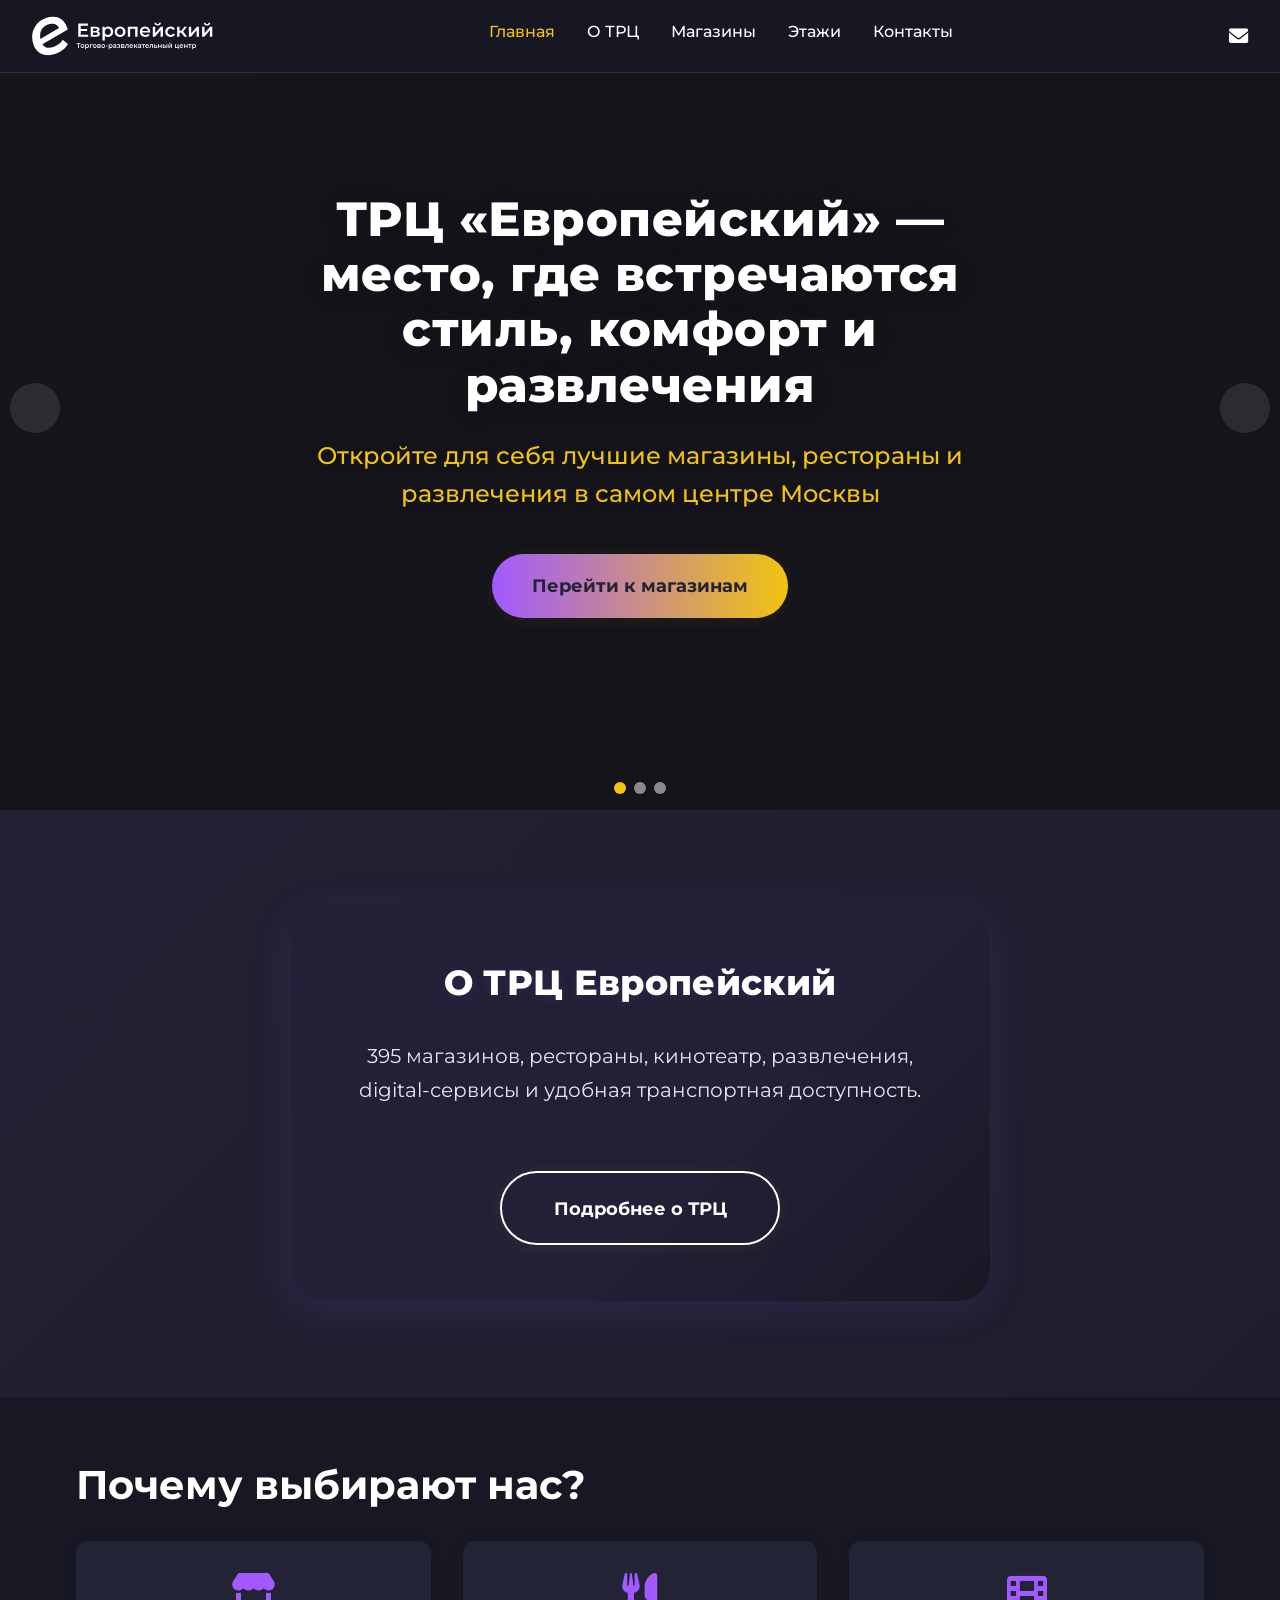
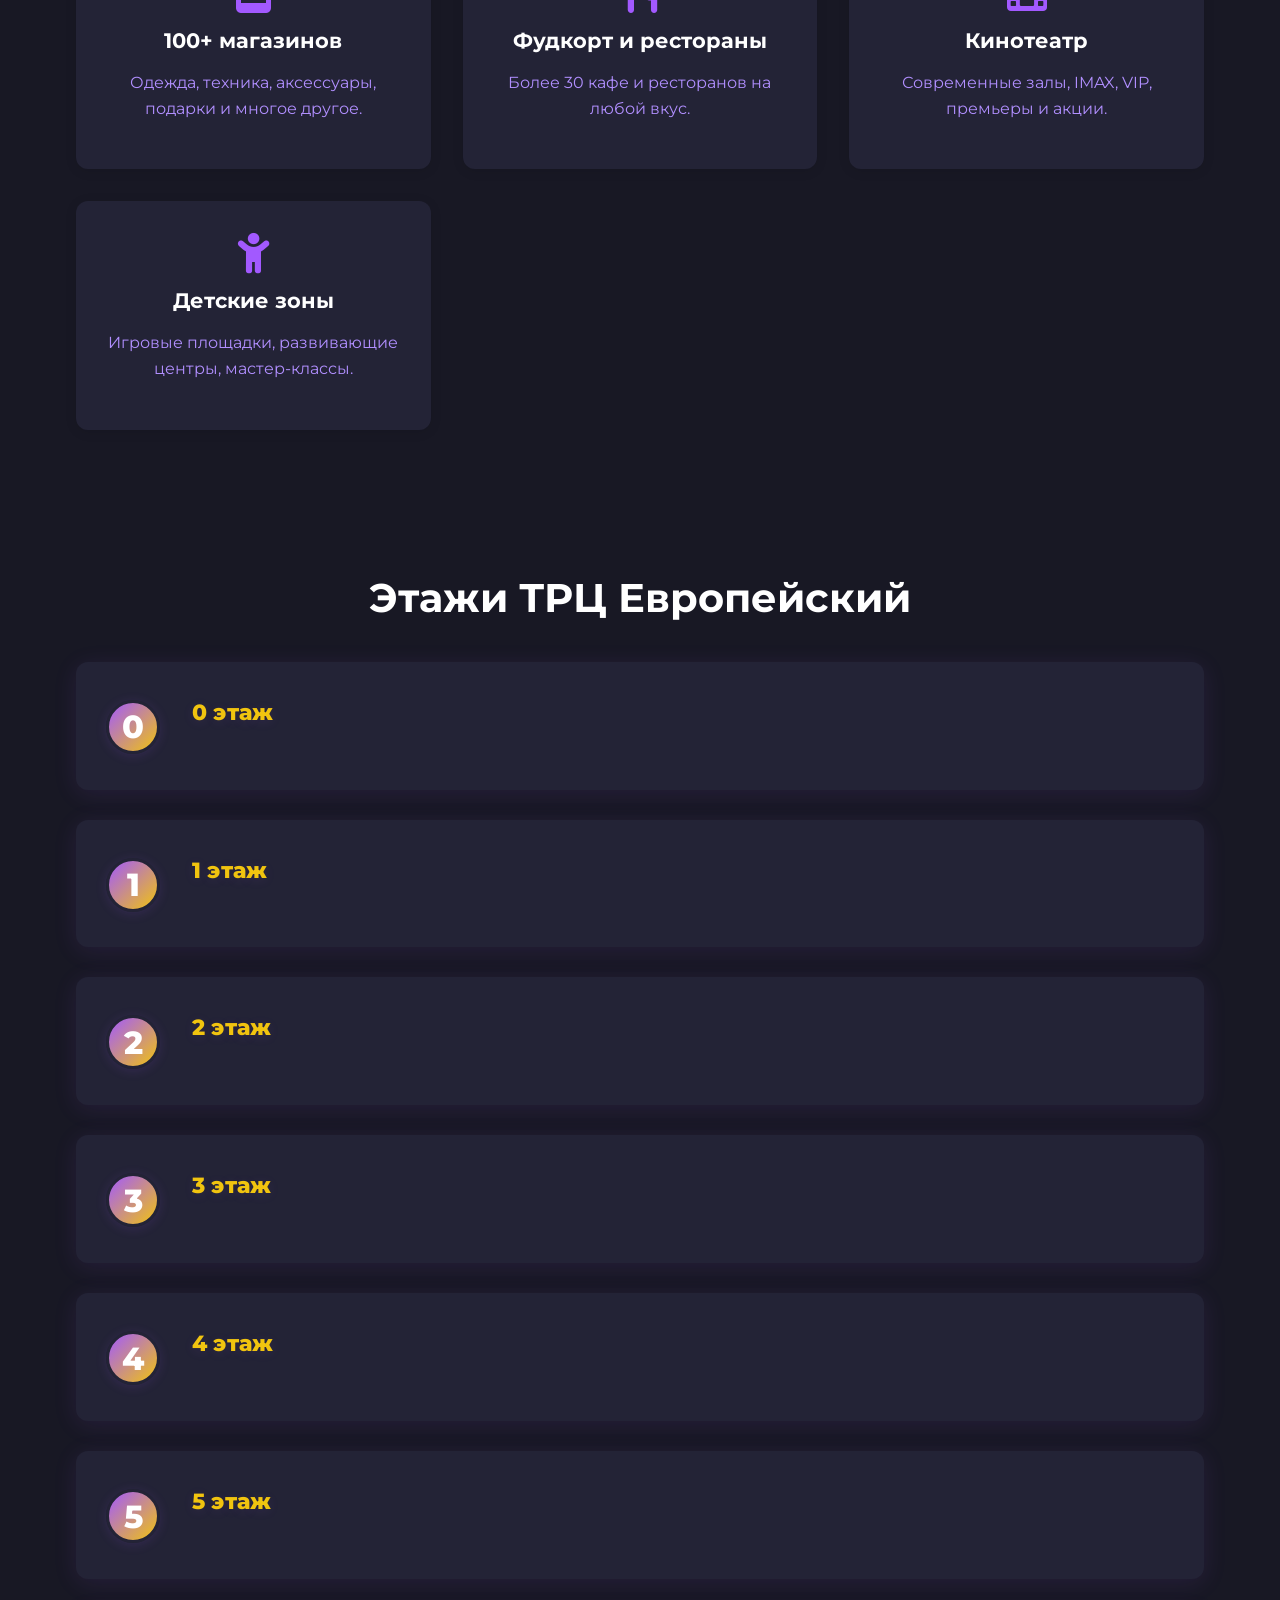
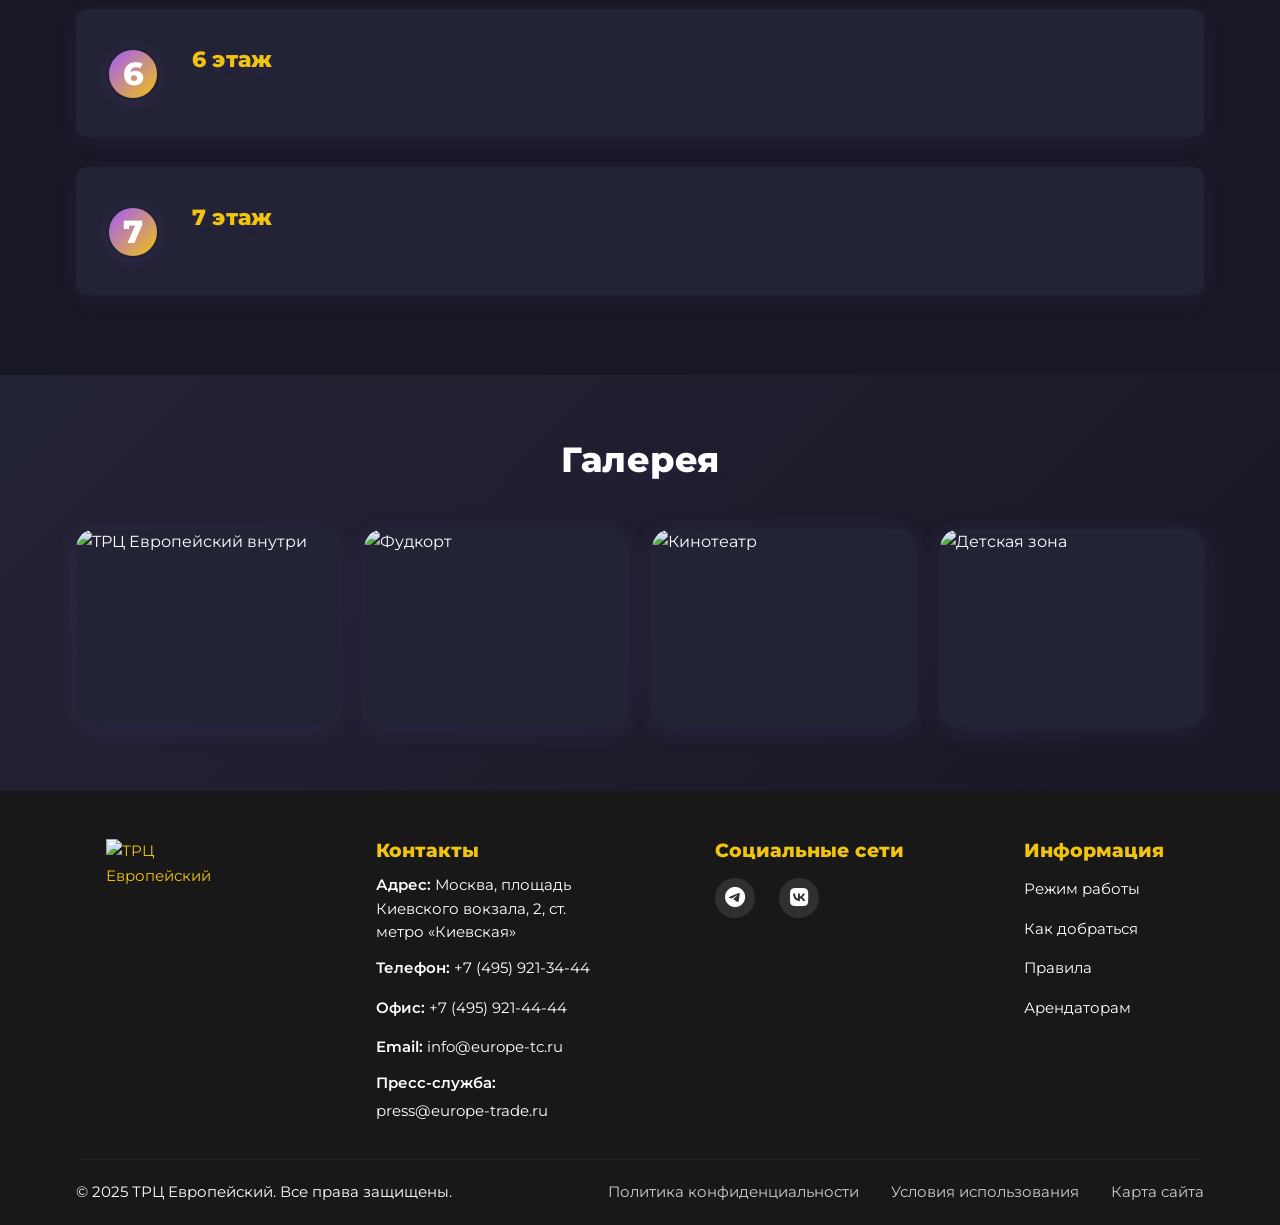
==== index.html @ 19f0707a "first commit" ====
<!DOCTYPE html>
<html lang="ru">
	<head>
		<meta charset="UTF-8" />
		<meta name="viewport" content="width=device-width, initial-scale=1.0" />
		<title>ТРЦ Европейский - Торгово-развлекательный центр в Москве</title>
		<link rel="stylesheet" href="main.css" />
		<link
			rel="stylesheet"
			href="https://cdnjs.cloudflare.com/ajax/libs/font-awesome/6.0.0/css/all.min.css"
		/>
		<link
			rel="stylesheet"
			href="https://cdn.jsdelivr.net/npm/swiper@11/swiper-bundle.min.css"
		/>
		<link rel="icon" href="E.svg" />
	</head>
	<body>
		<header class="main-header">
			<div class="header__container">
				<div class="header__left">
					<a href="index.html" class="header__logo">
						<img src="logo2.svg" alt="ТРЦ Европейский" />
					</a>
				</div>
				<nav class="header__nav">
					<ul class="header__nav-list">
						<li>
							<a href="index.html" class="header__nav-link active">Главная</a>
						</li>
						<li><a href="about.html" class="header__nav-link">О ТРЦ</a></li>
						<li><a href="shops.html" class="header__nav-link">Магазины</a></li>
						<li>
							<a href="index.html#floors" class="header__nav-link">Этажи</a>
						</li>
						<li>
							<a href="index.html#contacts" class="header__nav-link"
								>Контакты</a
							>
						</li>
					</ul>
				</nav>
				<div class="header__right">
					<button class="header__burger" aria-label="Открыть меню">
						<span></span>
						<span></span>
						<span></span>
					</button>
					<a
						href="mailto:info@europe-tc.ru"
						class="header__mail"
						aria-label="Написать нам"
					>
						<i class="fas fa-envelope"></i>
					</a>
				</div>
			</div>
		</header>

		<!-- Мобильное меню -->
		<div class="mobile-menu">
			<div class="mobile-menu__content">
				<button class="mobile-menu__close" aria-label="Закрыть меню">
					<i class="fas fa-times"></i>
				</button>
				<nav class="mobile-menu__nav">
					<ul class="mobile-menu__nav-list">
						<li>
							<a href="index.html" class="mobile-menu__nav-link active"
								>Главная</a
							>
						</li>
						<li>
							<a href="about.html" class="mobile-menu__nav-link">О ТРЦ</a>
						</li>
						<li>
							<a href="shops.html" class="mobile-menu__nav-link">Магазины</a>
						</li>
						<li><a href="#floors" class="mobile-menu__nav-link">Этажи</a></li>
						<li>
							<a href="#contacts" class="mobile-menu__nav-link">Контакты</a>
						</li>
					</ul>
				</nav>
				<div class="mobile-menu__contact">
					<a href="tel:+74959213444" class="mobile-menu__phone"
						>+7 (495) 921-34-44</a
					>
					<a href="mailto:info@europe-tc.ru" class="mobile-menu__email"
						>info@europe-tc.ru</a
					>
				</div>
			</div>
		</div>

		<main>
			<!-- Главный баннер -->
			<section class="hero">
				<div class="swiper hero-swiper">
					<div class="swiper-wrapper">
						<!-- Слайд 1 -->
						<div
							class="swiper-slide"
							style="background-image: url('img/bg_img.jpg')"
						>
							<div class="container">
								<div class="hero__content">
									<h1>
										ТРЦ «Европейский» — место, где встречаются стиль, комфорт и
										развлечения
									</h1>
									<p>
										Откройте для себя лучшие магазины, рестораны и развлечения в
										самом центре Москвы
									</p>
									<div class="hero__buttons">
										<a href="shops.html" class="btn btn-primary"
											>Перейти к магазинам</a
										>
									</div>
								</div>
							</div>
						</div>
						<!-- Слайд 2 -->
						<div
							class="swiper-slide"
							style="background-image: url('img/inside.jpg')"
						>
							<div class="container">
								<div class="hero__content">
									<h1>395 магазинов в одном месте</h1>
									<p>Ведущие мировые бренды и модные новинки</p>
									<div class="hero__buttons">
										<a href="shops.html" class="btn btn-primary"
											>Смотреть магазины</a
										>
									</div>
								</div>
							</div>
						</div>
						<!-- Слайд 3 -->
						<div
							class="swiper-slide"
							style="background-image: url('img/foodcort.jpeg')"
						>
							<div class="container">
								<div class="hero__content">
									<h1>Фудкорт и рестораны</h1>
									<p>Более 30 ресторанов и кафе с кухней со всего мира</p>
									<div class="hero__buttons">
										<a href="#floors" class="btn btn-primary">Найти ресторан</a>
									</div>
								</div>
							</div>
						</div>
					</div>
					<div class="swiper-pagination"></div>
					<div class="swiper-button-prev"></div>
					<div class="swiper-button-next"></div>
				</div>
			</section>

			<!-- О нас -->
			<section class="about" id="about">
				<div class="container">
					<div class="about__content">
						<h2>О ТРЦ Европейский</h2>
						<p>
							395 магазинов, рестораны, кинотеатр, развлечения, digital-сервисы
							и удобная транспортная доступность.
						</p>
						<a href="about.html" class="btn btn-outline-white"
							>Подробнее о ТРЦ</a
						>
					</div>
				</div>
			</section>

			<!-- Преимущества -->
			<section class="advantages">
				<div class="container">
					<h2>Почему выбирают нас?</h2>
					<div class="advantages__grid">
						<div class="advantage">
							<i class="fas fa-store"></i>
							<h3>100+ магазинов</h3>
							<p>Одежда, техника, аксессуары, подарки и многое другое.</p>
						</div>
						<div class="advantage">
							<i class="fas fa-utensils"></i>
							<h3>Фудкорт и рестораны</h3>
							<p>Более 30 кафе и ресторанов на любой вкус.</p>
						</div>
						<div class="advantage">
							<i class="fas fa-film"></i>
							<h3>Кинотеатр</h3>
							<p>Современные залы, IMAX, VIP, премьеры и акции.</p>
						</div>
						<div class="advantage">
							<i class="fas fa-child"></i>
							<h3>Детские зоны</h3>
							<p>Игровые площадки, развивающие центры, мастер-классы.</p>
						</div>
					</div>
				</div>
			</section>

			<!-- Этажи -->
			<section class="floors" id="floors">
				<div class="container">
					<div class="floors__content">
						<h2>Этажи ТРЦ Европейский</h2>
						<div class="floors__grid">
							<div class="floor-card">
								<div class="floor-card__number">0</div>
								<div class="floor-card__content">
									<h3>0 этаж</h3>
									<ul class="floor-list">
										<li>
											<b>GamePark</b> — товары для детей, игрушки, книги,
											творчество и хобби
										</li>
										<li>
											<b>JUICE CITY</b> — кафе и рестораны, продукты питания и
											напитки
										</li>
										<li><b>LA PRIMA</b> — товары для дома</li>
										<li>
											<b>MIELE</b> — бытовая техника и электроника, товары для
											дома
										</li>
										<li>
											<b>modi</b> — подарки и аксессуары, подарки и сладости,
											товары для дома
										</li>
										<li>
											<b>NATURA SIBERICA</b> — красота и здоровье, парфюмерия и
											косметика, подарки и аксессуары
										</li>
										<li>
											<b>SIMPLE WINE ВИНОТЕКА</b> — винотека, продукты питания и
											напитки
										</li>
										<li><b>STARS COFFEE</b> — кафе и рестораны, кофейни</li>
										<li>
											<b>TOGAS</b> — бельё и домашняя одежда, товары для дома
										</li>
										<li>
											<b>Перекрёсток</b> — продукты питания и напитки,
											супермаркет
										</li>
										<li><b>МИР КОРЕЙСКИХ ТОВАРОВ</b> — красота и здоровье</li>
										<li><b>SWEET LAVKA</b> — подарки и сладости</li>
										<li>
											<b>БУТИК РУССКОГО МАСТЕРСТВА №1</b> — подарки и
											аксессуары, товары для дома
										</li>
									</ul>
								</div>
							</div>
							<div class="floor-card">
								<div class="floor-card__number">1</div>
								<div class="floor-card__content">
									<h3>1 этаж</h3>
									<ul class="floor-list">
										<li><b>Тайм Авеню</b> — магазин аксессуаров</li>
										<li><b>МегаФон-Yota</b> — салон связи</li>
										<li><b>МТС</b> — оператор связи</li>
										<li><b>Gloria Jeans</b> — магазин одежды</li>
										<li><b>Эпл Даймонд</b> — ювелирный салон</li>
										<li>
											<b>AllTime</b> — салон наручных часов и ювелирных
											украшений
										</li>
										<li><b>Линзмастер</b> — салон оптики</li>
										<li><b>STARS COFFEE</b> — кафе и рестораны, кофейни</li>
									</ul>
								</div>
							</div>
							<div class="floor-card">
								<div class="floor-card__number">2</div>
								<div class="floor-card__content">
									<h3>2 этаж</h3>
									<ul class="floor-list">
										<li>
											<b>CALZEDONIA</b> — бельё и домашняя одежда, одежда, обувь
											и сумки
										</li>
										<li>
											<b>CASIO</b> — подарки и аксессуары, ювелирные изделия и
											часы
										</li>
										<li>
											<b>CATERINA LEMAN</b> — женская одежда, одежда, обувь и
											сумки
										</li>
										<li>
											<b>CHARUEL</b> — женская одежда, одежда, обувь и сумки
										</li>
										<li>
											<b>COATS</b> — женская одежда, одежда, обувь и сумки
										</li>
										<li>
											<b>COFFEESHOP COMPANY</b> — кафе и рестораны, кофейни
										</li>
										<li>
											<b>COLIN'S</b> — женская одежда, молодёжная одежда,
											мужская одежда, одежда, обувь и сумки
										</li>
										<li>
											<b>ELENA MIRO</b> — женская одежда, одежда и обувь plus
											size
										</li>
										<li><b>EMKA</b> — женская одежда, одежда, обувь и сумки</li>
										<li>
											<b>ESTELLE A-STORE</b> — бельё и домашняя одежда, одежда,
											обувь и сумки
										</li>
										<li>
											<b>ETAM</b> — бельё и домашняя одежда, одежда, обувь и
											сумки
										</li>
										<li><b>LI-NING</b> — товары для отдыха и спорта</li>
										<li>
											<b>HENDERSON</b> — мужская одежда, одежда, обувь и сумки
										</li>
										<li>
											<b>JUICE CITY</b> — кафе и рестораны, продукты питания и
											напитки
										</li>
										<li>
											<b>KANZLER</b> — мужская одежда, одежда, обувь и сумки
										</li>
										<li>
											<b>KARL LAGERFELD</b> — женская одежда, обувь и сумки
										</li>
										<li>
											<b>KUPITPODAROK.RU</b> — подарки и аксессуары, подарки и
											сладости
										</li>
										<li>
											<b>LACOSTE</b> — женская одежда, мужская одежда, обувь и
											сумки
										</li>
										<li>
											<b>LADY & GENTLEMAN CITY</b> — женская одежда, мужская
											одежда, обувь и сумки
										</li>
										<li>
											<b>BIGMENOV</b> — мужская одежда, одежда, обувь и сумки
										</li>
										<li>
											<b>SUPERSTEP</b> — обувь и сумки, одежда, обувь и сумки
										</li>
										<li>
											<b>MEUCCI</b> — мужская одежда, одежда, обувь и сумки
										</li>
										<li><b>MR. TUTTI</b> — мороженое и сладости</li>
										<li>
											<b>REMINGTON</b> — мужская одежда, одежда, обувь и сумки
										</li>
										<li>
											<b>OLYMP</b> — мужская одежда, одежда, обувь и сумки
										</li>
										<li><b>PREMIUM DEVICE</b> — подарки и аксессуары</li>
										<li>
											<b>AMAZING RED</b> — женская одежда, молодёжная одежда,
											мужская одежда, одежда, обувь и сумки, товары для отдыха и
											спорта
										</li>
										<li>
											<b>SARTO REALE DIAMOND</b> — мужская одежда, одежда и
											обувь plus size, одежда, обувь и сумки
										</li>
										<li>
											<b>STREET BEAT</b> — женская одежда, молодёжная одежда,
											мужская одежда, обувь и сумки, одежда, обувь и сумки,
											товары для отдыха и спорта
										</li>
										<li>
											<b>BOOTWOOD</b> — женская одежда, молодёжная одежда,
											мужская одежда, обувь и сумки, одежда, обувь и сумки
										</li>
										<li>
											<b>PUTIN TEAM RUSSIA</b> — женская одежда, мужская одежда,
											товары для отдыха и спорта
										</li>
										<li>
											<b>VAN CLIFF</b> — мужская одежда, одежда и обувь plus
											size, одежда, обувь и сумки
										</li>
										<li>
											<b>X.O.</b> — бельё и домашняя одежда, мужская одежда,
											одежда, обувь и сумки
										</li>
										<li>
											<b>BOGGI MILANO</b> — мужская одежда, одежда, обувь и
											сумки
										</li>
										<li>
											<b>ZINGAL RICHE PREMIUM</b> — мужская одежда, одежда,
											обувь и сумки
										</li>
										<li>
											<b>Фуд-пространство «Депо»</b> — Mollusca, Soul in the
											bowl, Shrimp Kitchen, Everything waffle, «Мясной
											Стиль/Азиатико», «Лепим и варим», «Шаурму х@чу!», бар
											Right Hops и другие заведения
										</li>
										<li>
											<b>Ресторан Marketplace</b> — блюда большинства кухонь
											мира
										</li>
										<li>
											<b>Магазин «МИР КУБИКОВ»</b> — всё для детей, игрушки для
											детей, книги, творчество и хобби
										</li>
										<li>
											<b>NOVA Bubble Tea</b> — кафе и рестораны, продукты
											питания и напитки
										</li>
									</ul>
								</div>
							</div>
							<div class="floor-card">
								<div class="floor-card__number">3</div>
								<div class="floor-card__content">
									<h3>3 этаж</h3>
									<ul class="floor-list">
										<li><b>Кинотеатр «Синема Парк Европейский»</b></li>
										<li><b>LI-NING</b> — товары для отдыха и спорта</li>
										<li>
											<b>HENDERSON</b> — мужская одежда, одежда, обувь и сумки
										</li>
										<li>
											<b>JUICE CITY</b> — кафе и рестораны, продукты питания и
											напитки
										</li>
										<li>
											<b>KANZLER</b> — мужская одежда, одежда, обувь и сумки
										</li>
										<li>
											<b>KARL LAGERFELD</b> — женская одежда, обувь и сумки
										</li>
										<li>
											<b>KUPITPODAROK.RU</b> — подарки и аксессуары, подарки и
											сладости
										</li>
										<li>
											<b>LACOSTE</b> — женская одежда, мужская одежда, обувь и
											сумки
										</li>
										<li>
											<b>LADY & GENTLEMAN CITY</b> — женская одежда, мужская
											одежда, обувь и сумки
										</li>
										<li>
											<b>BIGMENOV</b> — мужская одежда, одежда, обувь и сумки
										</li>
										<li>
											<b>SUPERSTEP</b> — обувь и сумки, одежда, обувь и сумки
										</li>
										<li>
											<b>MEUCCI</b> — мужская одежда, одежда, обувь и сумки
										</li>
										<li><b>MR. TUTTI</b> — мороженое и сладости</li>
										<li>
											<b>REMINGTON</b> — мужская одежда, одежда, обувь и сумки
										</li>
										<li>
											<b>OLYMP</b> — мужская одежда, одежда, обувь и сумки
										</li>
										<li><b>PREMIUM DEVICE</b> — подарки и аксессуары</li>
										<li>
											<b>AMAZING RED</b> — женская одежда, молодёжная одежда,
											мужская одежда, одежда, обувь и сумки, товары для отдыха и
											спорта
										</li>
										<li>
											<b>SARTO REALE DIAMOND</b> — мужская одежда, одежда и
											обувь plus size, одежда, обувь и сумки
										</li>
										<li>
											<b>STREET BEAT</b> — женская одежда, молодёжная одежда,
											мужская одежда, обувь и сумки, одежда, обувь и сумки,
											товары для отдыха и спорта
										</li>
										<li>
											<b>BOOTWOOD</b> — женская одежда, молодёжная одежда,
											мужская одежда, обувь и сумки, одежда, обувь и сумки
										</li>
										<li>
											<b>PUTIN TEAM RUSSIA</b> — женская одежда, мужская одежда,
											товары для отдыха и спорта
										</li>
										<li>
											<b>VAN CLIFF</b> — мужская одежда, одежда и обувь plus
											size, одежда, обувь и сумки
										</li>
										<li>
											<b>X.O.</b> — бельё и домашняя одежда, мужская одежда,
											одежда, обувь и сумки
										</li>
										<li>
											<b>BOGGI MILANO</b> — мужская одежда, одежда, обувь и
											сумки
										</li>
										<li>
											<b>ZINGAL RICHE PREMIUM</b> — мужская одежда, одежда,
											обувь и сумки
										</li>
									</ul>
								</div>
							</div>
							<div class="floor-card">
								<div class="floor-card__number">4</div>
								<div class="floor-card__content">
									<h3>4 этаж</h3>
									<ul class="floor-list">
										<li>
											<b>Фуд-пространство «Депо»</b> — Mollusca, Soul in the
											bowl, Shrimp Kitchen, Everything waffle, «Мясной
											Стиль/Азиатико», «Лепим и варим», «Шаурму х@чу!», бар
											Right Hops и другие заведения
										</li>
										<li>
											<b>Ресторан Marketplace</b> — блюда большинства кухонь
											мира
										</li>
										<li>
											<b>Магазин «МИР КУБИКОВ»</b> — товары для детей: игрушки,
											книги, творчество и хобби
										</li>
										<li>
											<b>Банкоматы «СБЕРБАНК БАНКОМАТ»</b> — услуги и сервисы
										</li>
									</ul>
								</div>
							</div>
							<div class="floor-card">
								<div class="floor-card__number">5</div>
								<div class="floor-card__content">
									<h3>5 этаж</h3>
									<ul class="floor-list">
										<li><b>Банкетный зал «Европейский»</b></li>
										<li><b>Банкомат «Газпромбанка»</b></li>
									</ul>
								</div>
							</div>
							<div class="floor-card">
								<div class="floor-card__number">6</div>
								<div class="floor-card__content">
									<h3>6 этаж</h3>
									<ul class="floor-list">
										<li>
											<b>"Мои документы"</b> — многофункциональный центр,
											предоставляющий услуги и сервисы
										</li>
										<li><b>"Торты на заказ"</b> — услуги и сервисы</li>
									</ul>
								</div>
							</div>
							<div class="floor-card">
								<div class="floor-card__number">7</div>
								<div class="floor-card__content">
									<h3>7 этаж</h3>
									<ul class="floor-list">
										<li>
											<b>Парк развлечений «Космик-Европейский»</b> — современный
											каток, шестиуровневый детский лабиринт «Замок тайн»,
											автодром, детские карусели и качалки, аттракционы
											«Велолет», «Крутые виражи», «Летающая крепость»,
											видеоигры, симуляторы и призотека
										</li>
										<li>
											<b>Парк развлечений Joki Joya</b> — площадь парка 6 тыс.
											кв. м, верёвочный парк, скалодром, аттракцион свободного
											падения QUICKflight, боулинг, игровые автоматы, лазертаг,
											VR-игры и игровая зона с более чем 30 аттракционами
										</li>
										<li>
											<b>Развлекательный центр Round 1</b> — современный боулинг
											с 8 дорожками, зона игровых аппаратов, зона SPO-CHA с
											более чем 50 видами спортивной активности, отдельная зона
											с караоке-системой и фуд-зона с традиционными японскими
											блюдами
										</li>
									</ul>
								</div>
							</div>
						</div>
					</div>
				</div>
			</section>

			<!-- Галерея -->
			<section class="gallery">
				<div class="container">
					<h2>Галерея</h2>
					<div class="gallery__grid">
						<div class="gallery__item">
							<img src="img/inside.jpg" alt="ТРЦ Европейский внутри" />
							<span class="gallery__caption">ТРЦ Европейский внутри</span>
						</div>
						<div class="gallery__item">
							<img src="img/foodcort.jpeg" alt="Фудкорт" />
							<span class="gallery__caption">Фудкорт</span>
						</div>
						<div class="gallery__item">
							<img src="img/cinema.jpg" alt="Кинотеатр" />
							<span class="gallery__caption">Кинотеатр</span>
						</div>
						<div class="gallery__item">
							<img src="img/kids.jpg" alt="Детская зона" />
							<span class="gallery__caption">Детская зона</span>
						</div>
					</div>
				</div>
			</section>
		</main>

		<!-- Футер -->
		<footer class="footer">
			<div class="container">
				<div class="footer__grid">
					<div class="footer__column footer__logo-column">
						<a href="index.html">
							<img
								src="icons/logo2.svg"
								alt="ТРЦ Европейский"
								class="footer__logo"
							/>
						</a>
					</div>
					<div class="footer__column">
						<h3 class="footer__column-title" id="contacts">Контакты</h3>
						<ul class="footer__links">
							<li class="footer__link">
								<b>Адрес:</b> Москва, площадь Киевского вокзала, 2, ст. метро
								«Киевская»
							</li>
							<li class="footer__link">
								<b>Телефон:</b>
								<a href="tel:+74959213444">+7 (495) 921-34-44</a>
							</li>
							<li class="footer__link">
								<b>Офис:</b> <a href="tel:+74959214444">+7 (495) 921-44-44</a>
							</li>
							<li class="footer__link">
								<b>Email:</b>
								<a href="mailto:info@europe-tc.ru">info@europe-tc.ru</a>
							</li>
							<li class="footer__link">
								<b>Пресс-служба:</b>
								<a href="mailto:press@europe-trade.ru">press@europe-trade.ru</a>
							</li>
						</ul>
					</div>
					<div class="footer__column">
						<h3 class="footer__column-title">Социальные сети</h3>
						<div class="footer__social">
							<a
								href="https://t.me/evropeiskiy_trc"
								class="footer__social-link"
								target="_blank"
								rel="noopener"
								aria-label="Telegram"
								><i class="fab fa-telegram"></i
							></a>
							<a
								href="https://vk.com/evropeiskiy_official"
								class="footer__social-link"
								target="_blank"
								rel="noopener"
								aria-label="VK"
								><i class="fab fa-vk"></i
							></a>
						</div>
					</div>
					<div class="footer__column">
						<h3 class="footer__column-title">Информация</h3>
						<ul class="footer__links">
							<li class="footer__link"><a href="#">Режим работы</a></li>
							<li class="footer__link"><a href="#">Как добраться</a></li>
							<li class="footer__link"><a href="#">Правила</a></li>
							<li class="footer__link"><a href="#">Арендаторам</a></li>
						</ul>
					</div>
				</div>
				<div class="footer__bottom">
					<div class="footer__copyright">
						© 2025 ТРЦ Европейский. Все права защищены.
					</div>
					<div class="footer__legal">
						<a href="#">Политика конфиденциальности</a>
						<a href="#">Условия использования</a>
						<a href="#">Карта сайта</a>
					</div>
				</div>
			</div>
		</footer>

		<script src="js/navigation.js"></script>
		<script src="https://cdn.jsdelivr.net/npm/swiper@11/swiper-bundle.min.js"></script>
		<script>
			// Проверка загрузки Swiper и инициализация слайдера hero
			document.addEventListener('DOMContentLoaded', function () {
				function initHeroSwiper() {
					if (typeof Swiper !== 'undefined') {
						new Swiper('.hero-swiper', {
							loop: true,
							autoplay: {
								delay: 5000,
								disableOnInteraction: false,
							},
							pagination: {
								el: '.swiper-pagination',
								clickable: true,
							},
							navigation: {
								nextEl: '.swiper-button-next',
								prevEl: '.swiper-button-prev',
							},
							effect: 'fade',
							fadeEffect: {
								crossFade: true,
							},
						})
					} else {
						console.error('Swiper не загружен! Проверьте подключение скрипта.')
						const hero = document.querySelector('.hero-swiper')
						if (hero) {
							const warn = document.createElement('div')
							warn.style.color = 'red'
							warn.style.textAlign = 'center'
							warn.style.background = '#fff'
							warn.textContent = 'Ошибка: Swiper не загружен!'
							hero.appendChild(warn)
						}
					}
				}
				// Если Swiper уже загружен
				if (typeof Swiper !== 'undefined') {
					initHeroSwiper()
				} else {
					// Ждём загрузки Swiper
					const script = document.querySelector(
						'script[src*="swiper-bundle.min.js"]'
					)
					if (script) {
						script.addEventListener('load', initHeroSwiper)
					} else {
						initHeroSwiper()
					}
				}
			})
		</script>
		<script>
			document.addEventListener('DOMContentLoaded', function () {
				const toggles = document.querySelectorAll('.toggle-floor-list')
				toggles.forEach(function (btn) {
					const list = btn.nextElementSibling
					const arrow = btn.querySelector('.arrow')
					btn.addEventListener('click', function () {
						if (list.style.display === 'none') {
							list.style.display = 'block'
							btn.childNodes[0].textContent = 'Скрыть магазины и заведения '
							if (arrow) arrow.textContent = '▲'
						} else {
							list.style.display = 'none'
							btn.childNodes[0].textContent = 'Показать магазины и заведения '
							if (arrow) arrow.textContent = '▼'
						}
					})
				})
			})
		</script>
		<script src="js/main.js"></script>
	</body>
</html>
---- main.css ----
@import url(https://fonts.googleapis.com/css2?family=Montserrat:wght@400;500;600;700&family=Open+Sans:wght@400;600&display=swap);
ol,
p,
ul {
	margin: 0 0 16px;
}
code,
pre {
	background-color: rgba(255, 255, 255, 0.1);
}
pre,
table {
	margin: 16px 0;
}
pre,
td,
th {
	padding: 16px;
}
label,
li {
	margin-bottom: 8px;
}
.btn,
.card__button,
.header__nav-link,
a {
	text-decoration: none;
}
.about-history .about-history__list li:last-child,
.floor-card__content .floor-list li:last-child {
	margin-bottom: 0;
}
*,
::after,
::before {
	box-sizing: border-box;
	margin: 0;
	padding: 0;
}
html {
	font-size: 16px;
	-webkit-text-size-adjust: 100%;
	-webkit-tap-highlight-color: transparent;
}
button,
input,
select,
textarea {
	font: inherit;
}
ol,
ul {
	list-style: none;
	padding-left: 24px;
}
button {
	background: 0 0;
	border: none;
	padding: 0;
	cursor: pointer;
	color: inherit;
}
code,
pre {
	border-radius: 4px;
}
blockquote,
em,
i {
	font-style: italic;
}
canvas,
img,
picture,
svg,
video {
	display: block;
	max-width: 100%;
}
table {
	border-spacing: 0;
	width: 100%;
	border-collapse: collapse;
}
input[type='search']::-webkit-search-cancel-button,
input[type='search']::-webkit-search-decoration,
input[type='search']::-webkit-search-results-button,
input[type='search']::-webkit-search-results-decoration {
	-webkit-appearance: none;
}
input[type='number'] {
	-moz-appearance: textfield;
	-ms-inner-appearance: textfield;
}
input[type='number']::-webkit-inner-spin-button,
input[type='number']::-webkit-outer-spin-button {
	-webkit-appearance: none;
	margin: 0;
}
input[type='search'] {
	-webkit-appearance: none;
}
input[type='search']::-o-search-cancel-button {
	-webkit-appearance: none;
}
input[type='search']::-moz-search-cancel-button {
	display: none;
}
input[type='search']::-webkit-search-cancel-button {
	display: none;
}
input[type='search']::-webkit-search-decoration {
	display: none;
}
input[type='search']::-o-search-decoration {
	display: none;
}
input[type='search']::-ms-clear {
	display: none;
}
body {
	min-height: 100vh;
	scroll-behavior: smooth;
	text-rendering: optimizeSpeed;
	font-size: 16px;
}
h1,
h2,
h3,
h4,
h5,
h6 {
	font-family: Montserrat, sans-serif;
	font-weight: 700;
	line-height: 1.2;
	margin: 0 0 16px;
}
b,
strong,
th {
	font-weight: 600;
}
h1 {
	font-size: 3.5rem;
}
h2 {
	font-size: 2.5rem;
}
h3 {
	font-size: 2rem;
}
h4 {
	font-size: 1.5rem;
}
h5 {
	font-size: 1.25rem;
}
h6 {
	font-size: 1rem;
}
a {
	color: #f1c40f;
	transition: color 0.3s ease-in-out;
}
a:hover {
	color: #c29d0b;
}
blockquote {
	margin: 32px 0;
	padding: 16px 32px;
	border-left: 4px solid #f1c40f;
	background-color: rgba(241, 196, 15, 0.1);
}
blockquote p {
	margin: 0;
}
code {
	font-family: monospace;
	padding: 2px 4px;
	font-size: 0.9em;
}
body,
input,
select,
textarea {
	font-family: Montserrat, sans-serif;
}
pre {
	overflow-x: auto;
}
pre code {
	background-color: transparent;
	padding: 0;
}
td,
th {
	text-align: left;
	border-bottom: 1px solid rgba(255, 255, 255, 0.1);
}
th {
	background-color: rgba(255, 255, 255, 0.05);
}
label {
	display: block;
	font-weight: 500;
}
input,
select,
textarea {
	font-size: 1rem;
}
.floors__content,
.stats__item,
.text-center {
	text-align: center;
}
.text-right {
	text-align: right;
}
.text-left {
	text-align: left;
}
.text-uppercase {
	text-transform: uppercase;
}
.text-lowercase {
	text-transform: lowercase;
}
.text-capitalize {
	text-transform: capitalize;
}
.text-muted {
	color: #b18fff;
}
.text-accent,
.text-secondary {
	color: #f1c40f;
}
.contacts__email a:hover,
.contacts__phone a:hover,
.contacts__social a:hover,
.text-primary {
	color: #a259ff;
}
.btn,
.card__button {
	display: inline-block;
	padding: 16px 32px;
	border-radius: 4px;
	font-weight: 600;
	transition: 0.3s ease-in-out;
	cursor: pointer;
	border: none;
	font-size: 1rem;
}
.card__price,
.card__title {
	font-size: 1.25rem;
	font-weight: 600;
}
.btn-primary,
.card__button {
	background-color: #a259ff;
	color: #fff;
}
.btn-primary:hover,
.card__button:hover {
	background-color: #8526ff;
	transform: translateY(-2px);
	box-shadow: 0 4px 12px rgba(0, 0, 0, 0.2);
}
.btn-outline-white {
	background-color: transparent;
	border: 2px solid #fff;
	color: #fff;
}
.btn-outline-white:hover {
	background-color: #fff;
	color: #232336;
	transform: translateY(-2px);
}
.btn-icon {
	display: inline-flex;
	align-items: center;
	gap: 16px;
}
.btn-icon i {
	font-size: 1.2rem;
}
.btn:disabled,
.card__button:disabled {
	opacity: 0.6;
	cursor: not-allowed;
	transform: none !important;
}
.card,
.event-card,
.shop-card {
	background-color: #181824;
	border-radius: 8px;
	overflow: hidden;
	transition: transform 0.3s ease-in-out;
	box-shadow: 0 4px 12px rgba(0, 0, 0, 0.1);
}
.card:hover,
.event-card:hover,
.shop-card:hover {
	transform: translateY(-4px);
	box-shadow: 0 8px 24px rgba(0, 0, 0, 0.2);
}
.card__image {
	width: 100%;
	height: 200px;
	-o-object-fit: cover;
	object-fit: cover;
}
.card__content {
	padding: 24px;
}
.card__title {
	margin-bottom: 16px;
	color: #fff;
}
.card__description {
	color: #b18fff;
	margin-bottom: 24px;
	line-height: 1.6;
}
.card__footer {
	display: flex;
	justify-content: space-between;
	align-items: center;
	padding: 16px;
	border-top: 1px solid rgba(255, 255, 255, 0.1);
}
.card__price {
	color: #f1c40f;
}
.card__button {
	padding: 8px 16px;
	font-size: 0.92rem;
	min-width: 0;
}
.cards-grid {
	display: grid;
	grid-template-columns: repeat(auto-fit, minmax(280px, 1fr));
	gap: 32px;
	padding: 32px 0;
}
.event-card__category,
.event-card__date {
	color: #fff;
	padding: 8px 16px;
	border-radius: 4px;
}
.event-card {
	position: relative;
}
.event-card__date {
	position: absolute;
	top: 16px;
	right: 16px;
	background-color: #a259ff;
	font-weight: 600;
}
.event-card__category {
	display: inline-block;
	background-color: #f1c40f;
	font-size: 0.9rem;
	margin-bottom: 16px;
}
.header__nav-link.active,
.header__nav-link:hover,
.mobile-menu__close:hover,
.mobile-menu__nav-link.active,
.mobile-menu__nav-link:hover {
	color: #f1c40f;
}
.footer__column .footer__links .footer__link,
.shop-card__floor {
	margin-bottom: 8px;
}
.shop-card__logo {
	-o-object-fit: contain;
	object-fit: contain;
}
.shop-card__floor {
	color: #f1c40f;
	font-weight: 600;
}
.shop-card__schedule {
	color: #b18fff;
	font-size: 0.9rem;
	margin-top: 16px;
}
.header__left,
.header__nav {
	display: flex;
	align-items: center;
}
.header__nav-list {
	display: flex;
	gap: 2rem;
	list-style: none;
	margin: 0;
	padding: 0;
}
.header__burger,
.mobile-menu {
	display: none;
	flex-direction: column;
}
.header__nav-link {
	color: #fff;
	font-size: 1rem;
	font-weight: 500;
	transition: color 0.3s;
}
.header__burger {
	justify-content: space-between;
	width: 24px;
	height: 18px;
	background: 0 0;
	border: none;
	cursor: pointer;
	padding: 0;
}
.header__burger span {
	width: 100%;
	height: 2px;
	background-color: #fff;
	transition: transform 0.3s;
}
.mobile-menu {
	position: fixed;
	top: 0;
	right: -100%;
	width: 100%;
	height: 100vh;
	background: rgba(24, 24, 36, 0.98);
	-webkit-backdrop-filter: blur(10px);
	backdrop-filter: blur(10px);
	z-index: 1001;
	transition: right 0.3s;
	padding: 2rem;
}
.mobile-menu__contact a,
.mobile-menu__nav-link {
	color: #fff;
	transition: color 0.3s;
	text-decoration: none;
}
.mobile-menu.active {
	right: 0;
}
.mobile-menu__close {
	position: absolute;
	top: 2rem;
	right: 2rem;
	background: 0 0;
	border: none;
	color: #fff;
	font-size: 1.5rem;
	cursor: pointer;
	padding: 0.5rem;
}
.mobile-menu__content {
	height: 100%;
	display: flex;
	flex-direction: column;
	justify-content: center;
	align-items: center;
	gap: 2rem;
}
.mobile-menu__nav-list {
	display: flex;
	flex-direction: column;
	gap: 1.5rem;
	text-align: center;
}
.mobile-menu__nav-link {
	font-size: 1.2rem;
	font-weight: 500;
	padding: 0.5rem 1rem;
}
.mobile-menu__contact {
	display: flex;
	flex-direction: column;
	align-items: center;
	gap: 1rem;
	margin-top: 2rem;
}
.mobile-menu__contact a {
	font-size: 1.1rem;
}
.header__mail:hover,
.mobile-menu__contact a:hover {
	color: #f1c40f;
}
@media (max-width: 768px) {
	h1 {
		font-size: 2.5rem;
	}
	h2 {
		font-size: 2rem;
	}
	h3 {
		font-size: 1.75rem;
	}
	.header__mail,
	.header__nav {
		display: none;
	}
	.header__burger,
	.mobile-menu {
		display: flex;
	}
	.header__container {
		padding: 0.8rem 1rem;
	}
	.header__logo img {
		height: 32px;
	}
}
@media (max-width: 1024px) {
	.header__container {
		padding: 1rem;
	}
	.header__nav-list {
		gap: 1rem;
	}
	.header__nav-link {
		font-size: 0.9rem;
	}
}
@media (max-width: 768px) {
	.header__mail,
	.header__nav {
		display: none;
	}
	.header__burger {
		display: flex;
	}
	.header__container {
		padding: 0.8rem 1rem;
	}
	.header__logo img {
		height: 32px;
	}
}
.main-header {
	position: fixed;
	top: 0;
	left: 0;
	width: 100%;
	z-index: 1000;
	background: rgba(24, 24, 36, 0.95);
	-webkit-backdrop-filter: blur(10px);
	backdrop-filter: blur(10px);
	border-bottom: 1px solid rgba(255, 255, 255, 0.1);
	transition: transform 0.3s;
}
.about__content,
.hero__content,
.location__content {
	z-index: 2;
	position: relative;
}
.main-header.header--hidden {
	transform: translateY(-100%);
}
.header__container {
	max-width: 1440px;
	margin: 0 auto;
	padding: 0 2rem;
	display: flex;
	align-items: center;
	justify-content: space-between;
	height: 72px;
}
.header__left .header__logo img {
	height: 40px;
	transition: transform 0.3s;
}
.header__left .header__logo img:hover {
	transform: scale(1.05);
}
.header__right {
	display: flex;
	align-items: center;
	gap: 2rem;
}
.header__mail {
	color: #fff;
	font-size: 1.2rem;
	transition: color 0.3s;
}
.footer__grid {
	display: flex;
	flex-wrap: wrap;
	gap: 32px;
	justify-content: space-between;
	margin-bottom: 24px;
}
.footer__column {
	min-width: 180px;
	max-width: 220px;
}
.footer__column h3 {
	color: #f1c40f;
	margin-bottom: 12px;
}
.contacts__email ul,
.contacts__phone ul,
.contacts__social ul,
.footer__column .footer__links,
.location__address ul,
.location__parking ul,
.location__transport ul {
	list-style: none;
	padding: 0;
	margin: 0;
}
.footer__column .footer__links .footer__link a {
	color: #fff;
	text-decoration: none;
	transition: color 0.3s;
	display: inline-block;
	padding: 4px 0;
}
.footer__bottom .footer__legal a:hover,
.footer__column .footer__links .footer__link a:hover,
.hero__content p {
	color: #f1c40f;
}
.footer__column .footer__social {
	margin-top: 16px;
	display: flex;
	gap: 12px;
}
.footer__column .footer__social a {
	color: #fff;
	font-size: 1.3rem;
	text-decoration: none;
	transition: color 0.3s;
	display: inline-flex;
	align-items: center;
	justify-content: center;
	width: 40px;
	height: 40px;
	background: rgba(255, 255, 255, 0.1);
	border-radius: 50%;
}
.footer__column .footer__social a:hover {
	color: #f1c40f;
	background: rgba(255, 255, 255, 0.2);
}
.footer__bottom {
	border-top: 1px solid #232323;
	padding: 16px 0;
	display: flex;
	flex-wrap: wrap;
	justify-content: space-between;
	align-items: center;
}
.footer__bottom .footer__legal {
	display: flex;
	gap: 16px;
}
.footer__bottom .footer__legal a {
	color: #ccc;
	text-decoration: none;
	transition: color 0.3s;
	padding: 4px 0;
}
@media (max-width: 700px) {
	.footer__grid {
		gap: 12px;
		flex-direction: column;
	}
	.footer__column {
		max-width: 100%;
	}
	.footer__bottom {
		flex-direction: column;
		gap: 16px;
		text-align: center;
	}
	.footer__bottom .footer__legal {
		flex-direction: column;
		align-items: center;
		gap: 8px;
	}
}
.container {
	width: 100%;
}
.grid {
	display: grid;
	gap: 32px;
}
.grid--2-cols {
	grid-template-columns: repeat(2, 1fr);
}
@media (max-width: 768px) {
	.header__container {
		padding: 0 1rem;
	}
	.header__logo img {
		height: 32px;
	}
	.header__mail {
		display: none;
	}
	.grid--2-cols {
		grid-template-columns: 1fr;
	}
}
.grid--3-cols {
	grid-template-columns: repeat(3, 1fr);
}
@media (max-width: 992px) {
	.grid--3-cols {
		grid-template-columns: repeat(2, 1fr);
	}
}
@media (max-width: 768px) {
	.grid--3-cols {
		grid-template-columns: 1fr;
	}
}
.grid--4-cols {
	grid-template-columns: repeat(4, 1fr);
}
@media (max-width: 992px) {
	.grid--4-cols {
		grid-template-columns: repeat(2, 1fr);
	}
}
.grid--gap-sm {
	gap: 16px;
}
.grid--gap-lg {
	gap: 48px;
}
.grid--center {
	align-items: center;
}
.grid--start {
	align-items: start;
}
.grid--end {
	align-items: end;
}
.grid--stretch {
	align-items: stretch;
}
.grid--justify-center {
	justify-items: center;
}
.grid--justify-start {
	justify-items: start;
}
.grid--justify-end {
	justify-items: end;
}
.grid--justify-stretch {
	justify-items: stretch;
}
.flex {
	display: flex;
}
.flex--column {
	flex-direction: column;
}
.flex--row-reverse {
	flex-direction: row-reverse;
}
.flex--column-reverse {
	flex-direction: column-reverse;
}
.flex--center {
	align-items: center;
}
.flex--start {
	align-items: flex-start;
}
.flex--end {
	align-items: flex-end;
}
.flex--stretch {
	align-items: stretch;
}
.flex--justify-center {
	justify-content: center;
}
.flex--justify-start {
	justify-content: flex-start;
}
.flex--justify-end {
	justify-content: flex-end;
}
.flex--justify-between {
	justify-content: space-between;
}
.flex--justify-around {
	justify-content: space-around;
}
.flex--justify-evenly {
	justify-content: space-evenly;
}
.flex--wrap {
	flex-wrap: wrap;
}
.flex--nowrap {
	flex-wrap: nowrap;
}
.flex--gap-sm {
	gap: 16px;
}
.flex--gap-md {
	gap: 32px;
}
.flex--gap-lg {
	gap: 48px;
}
.mt-sm {
	margin-top: 16px;
}
.mt-md {
	margin-top: 32px;
}
.mt-lg {
	margin-top: 48px;
}
.mb-sm {
	margin-bottom: 16px;
}
.mb-md {
	margin-bottom: 32px;
}
.mb-lg {
	margin-bottom: 48px;
}
.ml-sm {
	margin-left: 16px;
}
.ml-md {
	margin-left: 32px;
}
.ml-lg {
	margin-left: 48px;
}
.mr-sm {
	margin-right: 16px;
}
.mr-md {
	margin-right: 32px;
}
.mr-lg {
	margin-right: 48px;
}
.pt-sm {
	padding-top: 16px;
}
.pt-md {
	padding-top: 32px;
}
.pt-lg {
	padding-top: 48px;
}
.pb-sm {
	padding-bottom: 16px;
}
.pb-md {
	padding-bottom: 32px;
}
.pb-lg {
	padding-bottom: 48px;
}
.pl-sm {
	padding-left: 16px;
}
.pl-md {
	padding-left: 32px;
}
.pl-lg {
	padding-left: 48px;
}
.pr-sm {
	padding-right: 16px;
}
.pr-md {
	padding-right: 32px;
}
.pr-lg {
	padding-right: 48px;
}
.hero {
	position: relative;
	min-height: 90vh;
	color: #fff;
	overflow: hidden;
}
.hero .swiper-slide {
	position: relative;
	min-height: 90vh;
	background-position: center;
	background-size: cover;
	display: flex;
	align-items: center;
	justify-content: center;
	text-align: center;
}
.hero .swiper-slide::before {
	content: '';
	position: absolute;
	top: 0;
	left: 0;
	right: 0;
	bottom: 0;
	background: rgba(15, 15, 15, 0.65);
	z-index: 1;
}
.hero__content {
	max-width: 700px;
	margin: 0 auto;
	padding: 2rem 1rem;
}
.hero__content h1 {
	font-size: 3rem;
	font-weight: 800;
	margin-bottom: 1.5rem;
	letter-spacing: 0.01em;
	line-height: 1.15;
	text-shadow: 0 4px 24px rgba(0, 0, 0, 0.18);
	animation: 1.1s cubic-bezier(0.4, 0, 0.2, 1) hero-slide-down;
}
.hero__content p {
	font-size: 1.5rem;
	margin-bottom: 2.5rem;
	font-weight: 500;
	text-shadow: 0 2px 12px rgba(0, 0, 0, 0.12);
	animation: 1.2s cubic-bezier(0.4, 0, 0.2, 1) hero-slide-up;
}
.hero__content .hero__buttons {
	display: flex;
	gap: 28px;
	justify-content: center;
	margin-top: 2rem;
	flex-wrap: wrap;
}
.hero__content .hero__buttons a {
	padding: 0.95em 2.2em;
	font-size: 1.15rem;
	border-radius: 2em;
	font-weight: 700;
	box-shadow: 0 2px 16px rgba(241, 196, 15, 0.08);
	transition: background 0.2s, color 0.2s, transform 0.2s;
	border: none;
	outline: 0;
	cursor: pointer;
}
.hero__content .hero__buttons a.btn-primary,
.hero__content .hero__buttons a.card__button {
	background: linear-gradient(90deg, #a259ff 0, #f1c40f 100%);
	color: #232336;
}
.hero__content .hero__buttons a.btn-primary:hover,
.hero__content .hero__buttons a.card__button:hover {
	background: linear-gradient(90deg, #f1c40f 0, #a259ff 100%);
	color: #fff;
	transform: translateY(-2px) scale(1.04);
}
.hero__content .hero__buttons a.btn-outline-white {
	background: 0 0;
	color: #fff;
	border: 2px solid #fff;
}
.hero__content .hero__buttons a.btn-outline-white:hover {
	background: #fff;
	color: #232336;
	transform: translateY(-2px) scale(1.04);
}
.hero .swiper-button-next,
.hero .swiper-button-prev {
	color: #fff;
	background: rgba(255, 255, 255, 0.1);
	width: 50px;
	height: 50px;
	border-radius: 50%;
	transition: 0.3s;
}
.hero .swiper-button-next:hover,
.hero .swiper-button-prev:hover {
	background: rgba(255, 255, 255, 0.2);
}
.hero .swiper-button-next::after,
.hero .swiper-button-prev::after {
	font-size: 20px;
}
.hero .swiper-pagination-bullet {
	width: 12px;
	height: 12px;
	background: rgba(255, 255, 255, 0.5);
	opacity: 1;
}
.hero .swiper-pagination-bullet-active {
	background: #f1c40f;
}
@media (max-width: 1200px) {
	.about,
	.advantages,
	.gallery,
	.hero {
		padding: 3rem 0;
	}
	.hero__content h1 {
		font-size: 2.2rem;
	}
}
@media (max-width: 900px) {
	.about,
	.advantages,
	.gallery,
	.hero {
		padding: 2rem 0;
	}
	.hero__content h1 {
		font-size: 1.7rem;
	}
	.advantages__grid,
	.gallery__grid {
		grid-template-columns: 1fr 1fr;
		gap: 0.7rem;
	}
}
@media (max-width: 768px) {
	.grid--4-cols {
		grid-template-columns: 1fr;
	}
	.about__content .btn,
	.about__content .card__button,
	.hero__content .hero__buttons a {
		font-size: 0.85rem;
		padding: 0.5em 0.7em;
		width: 100%;
		box-sizing: border-box;
	}
	.hero {
		min-height: 40vh;
	}
	.hero__content h1 {
		font-size: 1.1rem;
	}
	.about__content h2,
	.hero__content p {
		font-size: 0.9rem;
	}
	.hero__content .hero__buttons {
		gap: 6px;
	}
	.about__content {
		padding: 0.7rem 0.2rem;
	}
	.about__content > p {
		font-size: 0.8rem;
	}
	.advantages__grid,
	.gallery__grid {
		grid-template-columns: 1fr;
		gap: 0.4rem;
	}
	.gallery__item {
		min-height: 80px;
	}
	.gallery__item .gallery__caption {
		font-size: 0.8rem;
	}
	.footer__grid {
		flex-direction: column;
		gap: 10px;
		align-items: flex-start;
	}
	.footer__column {
		max-width: 100%;
		min-width: unset;
	}
	.footer {
		padding: 12px 0 0;
		font-size: 0.95em;
	}
	.footer__logo {
		max-width: 150px;
		margin-bottom: 1.5em;
	}
}
@media (max-width: 480px) {
	.hero {
		min-height: 30vh;
	}
	.hero__content h1 {
		font-size: 0.8rem;
	}
	.about__content h2,
	.about__content > p,
	.hero__content p {
		font-size: 0.7rem;
	}
	.about__content {
		padding: 0.3rem 0.1rem;
	}
	.about__content .btn,
	.about__content .card__button {
		font-size: 0.7rem;
		padding: 0.3em 0.5em;
		width: 100%;
		box-sizing: border-box;
	}
	.footer {
		font-size: 0.9em;
		padding: 8px 0 0;
	}
	.footer__logo {
		max-width: 80px;
		margin-bottom: 0.3em;
	}
}
@media (max-width: 360px) {
	.about__content h2,
	.about__content > p,
	.hero__content h1,
	.hero__content p {
		font-size: 0.6rem;
	}
	.hero {
		min-height: 20vh;
	}
	.about__content {
		padding: 0.1rem 0.05rem;
	}
	.about__content .btn,
	.about__content .card__button {
		font-size: 0.6rem;
		padding: 0.2em 0.3em;
		width: 100%;
		box-sizing: border-box;
	}
	.footer {
		font-size: 0.85em;
		padding: 4px 0 0;
	}
	.footer__logo {
		max-width: 60px;
		margin-bottom: 0.2em;
	}
}
.about {
	background-color: var(--color-background);
	display: flex;
	align-items: center;
	justify-content: center;
}
.about__content {
	max-width: 700px;
	margin: 0 auto;
	text-align: center;
	background: linear-gradient(
		135deg,
		rgba(36, 32, 56, 0.92) 60%,
		rgba(24, 24, 36, 0.92) 100%
	);
	border-radius: 2rem;
	box-shadow: 0 8px 40px 0 rgba(162, 89, 255, 0.13);
	padding: 3.5rem 2.5rem;
}
.about__content h2 {
	font-size: 2.2rem;
	font-weight: 800;
	margin-bottom: 2.2rem;
	color: #fff;
	letter-spacing: 0.01em;
	text-shadow: 0 2px 12px rgba(162, 89, 255, 0.1);
}
.about__content > p {
	font-size: 1.25rem;
	color: #e6e6f0;
	max-width: 800px;
	margin: 0 auto 2.5rem;
	line-height: 1.7;
	text-shadow: 0 2px 8px rgba(0, 0, 0, 0.1);
}
.about__content .btn,
.about__content .card__button {
	margin-top: 1.5rem;
	padding: 1.1em 2.8em;
	font-size: 1.15rem;
	border-radius: 2em;
	font-weight: 700;
	background: 0 0;
	color: #fff;
	border: 2px solid #fff;
	box-shadow: 0 2px 16px rgba(241, 196, 15, 0.08);
	transition: background 0.2s, color 0.2s, border 0.2s, transform 0.2s;
	cursor: pointer;
}
.about__content .btn:hover,
.about__content .card__button:hover {
	background: linear-gradient(90deg, #a259ff 0, #f1c40f 100%);
	color: #232336;
	border: 2px solid #f1c40f;
	transform: translateY(-2px) scale(1.04);
}
.about {
	padding: 6rem 0;
	background-color: var(--color-background);
}
.about__features {
	display: grid;
	grid-template-columns: repeat(auto-fit, minmax(300px, 1fr));
	gap: 2rem;
	margin-top: 3rem;
}
.about__feature {
	padding: 2rem;
	background-color: var(--color-surface);
	border-radius: var(--border-radius);
	box-shadow: var(--shadow-sm);
	transition: var(--transition);
}
.about__feature:hover {
	transform: translateY(-0.25rem);
	box-shadow: var(--shadow-md);
}
.about__feature i {
	font-size: 2.5rem;
	color: var(--color-primary);
	margin-bottom: 1rem;
}
.about__feature h3 {
	font-size: var(--font-size-lg);
	font-weight: var(--font-weight-bold);
	margin-bottom: 1rem;
	color: var(--color-text);
}
.about__feature p {
	color: var(--color-text-light);
	line-height: 1.6;
}
.location {
	padding: 6rem 0;
	background: linear-gradient(135deg, #232336 0, #181824 100%);
	position: relative;
	overflow: hidden;
}
.location__content {
	max-width: 900px;
	margin: 0 auto;
	background: linear-gradient(
		135deg,
		rgba(36, 32, 56, 0.92) 60%,
		rgba(24, 24, 36, 0.92) 100%
	);
	border-radius: 2rem;
	box-shadow: 0 8px 40px 0 rgba(162, 89, 255, 0.13);
	padding: 3.5rem 2.5rem;
	animation: 1.1s cubic-bezier(0.4, 0, 0.2, 1) fade-in-up;
}
.location__content h2 {
	font-size: 2.2rem;
	font-weight: 800;
	margin-bottom: 2.2rem;
	color: #f1c40f;
	letter-spacing: 0.01em;
	text-align: center;
	text-shadow: 0 2px 12px rgba(162, 89, 255, 0.1);
}
.location__info {
	display: grid;
	grid-template-columns: repeat(3, minmax(280px, 1fr));
	gap: 1.5rem;
	margin: 2rem auto 0;
	max-width: 1000px;
	align-items: stretch;
}
.location__address,
.location__parking,
.location__transport {
	padding: 1.3rem 1.2rem 1.2rem;
	background: linear-gradient(135deg, #292944 0, #232336 100%);
	border-radius: 1.2rem;
	box-shadow: 0 2px 12px rgba(162, 89, 255, 0.1);
	display: flex;
	flex-direction: column;
	align-items: flex-start;
	justify-content: space-between;
	text-align: left;
	border: 1.5px solid #3a2a5f;
	transition: box-shadow 0.25s, background 0.25s, transform 0.22s, border 0.22s;
	position: relative;
	overflow: hidden;
	animation: 1.2s cubic-bezier(0.4, 0, 0.2, 1) fade-in-up;
	height: 100%;
	min-height: 100%;
	flex: 1 1 auto;
}
.floor-card,
.gallery__item {
	animation: 1.1s cubic-bezier(0.4, 0, 0.2, 1) fade-in-up;
}
.location__address:hover,
.location__parking:hover,
.location__transport:hover {
	box-shadow: 0 8px 32px rgba(162, 89, 255, 0.18);
	background: linear-gradient(135deg, #322a5a 0, #232336 100%);
	border: 1.5px solid #a259ff;
	transform: scale(1.035);
}
.location__address h3,
.location__parking h3,
.location__transport h3 {
	font-size: 1.25rem;
	font-weight: 800;
	margin-bottom: 1.1rem;
	color: #a259ff;
	letter-spacing: 0.01em;
	text-align: left;
	justify-content: flex-start;
}
.location__address p,
.location__address ul,
.location__parking p,
.location__parking ul,
.location__transport p,
.location__transport ul {
	color: #eee;
	font-size: 1.08rem;
	line-height: 1.6;
	margin-bottom: 0.5rem;
	text-align: left;
}
.location__address ul li,
.location__parking ul li,
.location__transport ul li {
	display: flex;
	align-items: center;
	gap: 0.7rem;
	margin-bottom: 0.7rem;
	justify-content: flex-start;
}
.location__address ul li i,
.location__parking ul li i,
.location__transport ul li i {
	color: #f1c40f;
	font-size: 1.5rem;
	min-width: 1.5em;
}
.location__address i,
.location__parking i,
.location__transport i {
	color: #f1c40f;
	font-size: 1.7rem;
	margin-right: 0.7rem;
}
@keyframes fade-in-up {
	from {
		opacity: 0;
		transform: translateY(40px);
	}
	to {
		opacity: 1;
		transform: translateY(0);
	}
}
.contacts {
	padding: 7rem 0;
	background: linear-gradient(135deg, #232336 0, #181824 100%);
	position: relative;
	overflow: hidden;
}
.contacts__content {
	max-width: 900px;
	margin: 0 auto;
	position: relative;
	z-index: 1;
}
.contacts__content h2 {
	font-size: 2.7rem;
	font-weight: 800;
	margin-bottom: 2.5rem;
	text-align: center;
	color: #f1c40f;
	letter-spacing: 0.01em;
	text-shadow: 0 2px 16px rgba(162, 89, 255, 0.08);
	position: relative;
}
.floor-card__content h3,
.gallery h2 {
	text-shadow: 0 2px 12px rgba(162, 89, 255, 0.1);
}
.contacts__content h2::after {
	content: '';
	display: block;
	width: 60px;
	height: 4px;
	background: linear-gradient(90deg, #a259ff 0, #f1c40f 100%);
	border-radius: 2px;
	margin: 18px auto 0;
}
.contacts__info {
	display: grid;
	grid-template-columns: repeat(auto-fit, minmax(260px, 1fr));
	gap: 2.5rem;
	margin-top: 2.5rem;
}
.contacts__email,
.contacts__phone,
.contacts__social {
	padding: 2.2rem 2rem 2rem;
	background: #232336;
	border-radius: 1.2rem;
	box-shadow: 0 4px 24px rgba(0, 0, 0, 0.13);
	min-height: 180px;
	display: flex;
	flex-direction: column;
	justify-content: flex-start;
	align-items: flex-start;
	transition: box-shadow 0.3s, background 0.3s;
	position: relative;
	overflow: hidden;
	border: 1.5px solid rgba(162, 89, 255, 0.08);
}
.newsletter,
.stats {
	background-color: #181824;
}
.contacts__email:hover,
.contacts__phone:hover,
.contacts__social:hover {
	box-shadow: 0 8px 32px rgba(162, 89, 255, 0.18);
	background: #28283a;
}
.contacts__email h3,
.contacts__phone h3,
.contacts__social h3 {
	font-size: 1.25rem;
	font-weight: 700;
	margin-bottom: 1.2rem;
	color: #a259ff;
	letter-spacing: 0.01em;
	display: flex;
	align-items: center;
	gap: 0.5rem;
}
.contacts__email h3::before,
.contacts__phone h3::before,
.contacts__social h3::before {
	content: '\f095';
	font-family: 'Font Awesome 6 Free';
	font-weight: 900;
	color: #f1c40f;
	font-size: 1.2rem;
	margin-right: 0.5rem;
	display: none;
}
.contacts__email p,
.contacts__email ul,
.contacts__phone p,
.contacts__phone ul,
.contacts__social p,
.contacts__social ul {
	color: #eee;
	font-size: 1.08rem;
	line-height: 1.6;
	margin-bottom: 0.5rem;
}
.contacts__email ul li,
.contacts__phone ul li,
.contacts__social ul li {
	display: flex;
	align-items: center;
	gap: 0.7rem;
	margin-bottom: 0.7rem;
}
.contacts__email ul li i,
.contacts__phone ul li i,
.contacts__social ul li i {
	color: #f1c40f;
	font-size: 1.2rem;
	min-width: 1.2em;
}
.contacts__email a,
.contacts__phone a,
.contacts__social a {
	color: #f1c40f;
	text-decoration: none;
	font-weight: 500;
	transition: color 0.2s;
}
.contacts__social .social-links {
	display: flex;
	gap: 1.2rem;
	margin-top: 1.2rem;
}
.contacts__social .social-link {
	width: 3.2rem;
	height: 3.2rem;
	display: flex;
	align-items: center;
	justify-content: center;
	background: linear-gradient(135deg, #a259ff 0, #f1c40f 100%);
	color: #fff;
	border-radius: 50%;
	font-size: 1.4rem;
	box-shadow: 0 2px 8px rgba(162, 89, 255, 0.1);
	transition: background 0.2s, transform 0.2s;
}
.contacts__social .social-link:hover {
	background: linear-gradient(135deg, #f1c40f 0, #a259ff 100%);
	color: #232336;
	transform: translateY(-0.25rem) scale(1.08);
}
.contacts__social .social-link i {
	font-size: 1.3rem;
}
.stats {
	padding: 64px 0;
}
.featured__grid,
.stats__grid {
	display: grid;
	grid-template-columns: repeat(3, 1fr);
	gap: 32px;
}
.stats__number {
	font-size: 3rem;
	font-weight: 700;
	color: #f1c40f;
	margin-bottom: 16px;
	display: block;
}
.stats__label {
	font-size: 1.2rem;
	color: #b18fff;
}
.featured {
	padding: 96px 0;
}
.featured__header,
.shops__header {
	text-align: center;
	margin-bottom: 64px;
}
.featured__title,
.shops__title {
	font-size: 2.5rem;
	margin-bottom: 16px;
}
.featured__subtitle,
.shops__subtitle {
	color: #b18fff;
	max-width: 600px;
	margin: 0 auto;
}
@media (max-width: 992px) {
	.featured__grid {
		grid-template-columns: repeat(2, 1fr);
	}
}
.newsletter {
	padding: 64px 0;
	text-align: center;
}
.newsletter__title {
	font-size: 2rem;
	margin-bottom: 24px;
}
.newsletter__subtitle {
	color: #b18fff;
	margin-bottom: 32px;
	max-width: 600px;
	margin-left: auto;
	margin-right: auto;
}
.newsletter__form {
	display: flex;
	gap: 16px;
	max-width: 500px;
	margin: 0 auto;
}
@media (max-width: 576px) {
	.newsletter__form {
		flex-direction: column;
	}
}
.newsletter__input {
	flex: 1;
	padding: 16px;
	border: 2px solid rgba(255, 255, 255, 0.1);
	border-radius: 4px;
	background-color: transparent;
	color: #fff;
	font-size: 1rem;
}
.newsletter__input:focus {
	outline: 0;
	border-color: #f1c40f;
}
.newsletter__input::-moz-placeholder {
	color: #b18fff;
}
.newsletter__input::placeholder {
	color: #b18fff;
}
.floors {
	padding: 80px 0;
	background-color: #181824;
}
.floors__content h2 {
	margin-bottom: 40px;
	font-size: 2.5rem;
	color: #fff;
}
.floors__grid {
	display: flex;
	flex-direction: column;
	gap: 30px;
	margin-top: 40px;
}
.floor-card {
	position: relative;
	background-color: #232336;
	border-radius: 12px;
	padding: 36px 28px 28px;
	box-shadow: 0 4px 24px rgba(162, 89, 255, 0.1);
	border: 2px solid transparent;
	transition: box-shadow 0.25s, border 0.22s, transform 0.22s;
	display: flex;
	align-items: flex-start;
	min-height: 90px;
	max-width: 100%;
	flex-direction: row;
}
.floor-card:hover {
	box-shadow: 0 8px 32px rgba(162, 89, 255, 0.18);
	border: 2px solid #f1c40f;
	transform: translateY(-7px) scale(1.03);
}
.floor-card:hover .floor-list {
	max-height: 600px;
	opacity: 1;
	visibility: visible;
	margin-top: 1em;
	padding-top: 1em;
}
.floor-card__number {
	position: static;
	margin-right: 32px;
	left: unset;
	top: unset;
	transform: none;
	width: 54px;
	height: 54px;
	background: linear-gradient(135deg, #a259ff 0, #f1c40f 100%);
	border-radius: 50%;
	display: flex;
	align-items: center;
	justify-content: center;
	font-size: 2rem;
	font-weight: 800;
	color: #fff;
	box-shadow: 0 2px 12px rgba(162, 89, 255, 0.1333333333);
	border: 3px solid #232336;
	z-index: 2;
}
.about-hero,
.about-history,
.floor-card__content,
.gallery__item,
.review-card,
.shops,
.shops__search {
	position: relative;
}
.floor-card__content {
	flex: 1;
}
.floor-card__content h3 {
	margin-bottom: 18px;
	font-size: 1.35rem;
	color: #f1c40f;
	font-weight: 800;
	letter-spacing: 0.01em;
	text-align: left;
}
.floor-card__content .floor-list {
	display: block;
	width: 100%;
	background: #232336;
	z-index: 10;
	padding: 0 1.5em;
	border-radius: 0 0 1em 1em;
	box-shadow: 0 8px 32px rgba(162, 89, 255, 0.1);
	color: #fff;
	font-size: 1.08em;
	margin-top: 0;
	max-height: 0;
	overflow: hidden;
	opacity: 0;
	visibility: hidden;
	transition: max-height 0.5s cubic-bezier(0.4, 0, 0.2, 1), opacity 0.3s,
		visibility 0.3s, margin-top 0.3s, padding-top 0.3s;
}
.floor-card__content .floor-list li {
	margin-bottom: 10px;
	color: #eee;
	font-size: 1.08rem;
	text-align: left;
}
.advantages,
.brands,
.history,
.news {
	padding: 64px 0;
	background: #181824;
}
.advantages__grid {
	display: grid;
	grid-template-columns: repeat(auto-fit, minmax(260px, 1fr));
	gap: 32px;
	margin-top: 32px;
}
.advantage {
	background: #232336;
	border-radius: 12px;
	box-shadow: 0 2px 12px rgba(0, 0, 0, 0.1);
	padding: 32px;
	text-align: center;
	transition: box-shadow 0.3s ease-in-out, transform 0.3s ease-in-out;
}
.advantage:hover {
	box-shadow: 0 6px 24px rgba(0, 0, 0, 0.18);
	transform: translateY(-4px);
}
.advantage i {
	font-size: 2.5rem;
	color: #a259ff;
	margin-bottom: 16px;
}
.advantage h3 {
	font-size: 1.3rem;
	margin-bottom: 16px;
	color: #fff;
}
.advantage p {
	color: #b18fff;
	font-size: 1rem;
}
.mission,
.reviews,
.sales {
	padding: 64px 0;
	background: #232336;
}
.reviews__list {
	display: flex;
	gap: 32px;
	flex-wrap: wrap;
	justify-content: center;
	margin-top: 32px;
}
.review-card {
	background: #181824;
	border-radius: 18px;
	box-shadow: 0 4px 24px rgba(162, 89, 255, 0.0666666667);
	padding: 32px 28px 24px;
	max-width: 340px;
	min-width: 260px;
	display: flex;
	align-items: flex-start;
	gap: 18px;
	transition: box-shadow 0.22s, transform 0.18s;
}
.review-card:hover {
	box-shadow: 0 8px 32px rgba(162, 89, 255, 0.1333333333);
	transform: translateY(-4px) scale(1.03);
}
.review-card__avatar {
	background: #a259ff;
	color: #fff;
	font-weight: 700;
	font-size: 1.5rem;
	width: 48px;
	height: 48px;
	border-radius: 50%;
	display: flex;
	align-items: center;
	justify-content: center;
	flex-shrink: 0;
	box-shadow: 0 2px 12px rgba(162, 89, 255, 0.1333333333);
}
.review-card__content {
	flex: 1;
	display: flex;
	flex-direction: column;
	align-items: flex-start;
}
.review-card__quote {
	color: #a259ff;
	font-size: 1.2rem;
	margin-bottom: 8px;
}
.review-card p {
	color: #fff;
	font-size: 1.08rem;
	margin-bottom: 10px;
	line-height: 1.6;
}
.about-history h2,
.gallery h2 {
	font-size: 2.2rem;
	letter-spacing: 0.01em;
	text-align: center;
}
.review-card__author {
	display: block;
	margin-top: 12px;
	color: #a259ff;
	font-weight: 600;
	font-size: 1rem;
}
.news__grid,
.sales__grid {
	display: grid;
	grid-template-columns: repeat(auto-fit, minmax(320px, 1fr));
	gap: 32px;
	margin-top: 32px;
}
.news__item {
	background: #232336;
	border-radius: 12px;
	box-shadow: 0 2px 12px rgba(0, 0, 0, 0.1);
	overflow: hidden;
	display: flex;
	flex-direction: column;
	transition: box-shadow 0.3s ease-in-out, transform 0.3s ease-in-out;
}
.news__item:hover {
	box-shadow: 0 6px 24px rgba(0, 0, 0, 0.18);
	transform: translateY(-4px);
}
.news__item img {
	width: 100%;
	height: 180px;
	-o-object-fit: cover;
	object-fit: cover;
}
.news__item .news__content {
	padding: 24px;
	flex: 1;
}
.news__item .news__date {
	font-size: 0.95rem;
	color: #b18fff;
	margin-bottom: 16px;
}
.news__item .news__title {
	font-size: 1.2rem;
	font-weight: 700;
	margin-bottom: 16px;
	color: #fff;
}
.news__item .news__desc {
	color: #b18fff;
	font-size: 1rem;
}
.gallery {
	padding: 64px 0;
	background: linear-gradient(135deg, #232336 0, #181824 100%);
}
.gallery h2 {
	margin-bottom: 3rem;
	color: #fff;
	font-weight: 800;
}
.gallery__grid {
	display: grid;
	grid-template-columns: repeat(4, 1fr);
	gap: 1.5rem;
	margin-top: 32px;
	max-width: 1200px;
	margin-left: auto;
	margin-right: auto;
}
.gallery__item {
	overflow: hidden;
	border-radius: 1.2rem;
	box-shadow: 0 4px 24px rgba(162, 89, 255, 0.13);
	aspect-ratio: 4/3;
	background: #232336;
	cursor: pointer;
	transition: box-shadow 0.25s, transform 0.22s;
}
.gallery__item:hover {
	box-shadow: 0 8px 32px rgba(162, 89, 255, 0.18);
	transform: scale(1.035);
}
.gallery__item:hover img {
	filter: brightness(0.7) blur(1px);
}
.gallery__item:hover .gallery__caption {
	opacity: 1;
	transform: translateY(0);
}
.gallery__item img {
	width: 100%;
	height: 100%;
	-o-object-fit: cover;
	object-fit: cover;
	display: block;
	border-radius: 1.2rem;
	transition: filter 0.3s;
}
.gallery__item .gallery__caption {
	position: absolute;
	left: 0;
	right: 0;
	bottom: 0;
	padding: 1.1rem 0.5rem;
	background: linear-gradient(
		0deg,
		rgba(36, 32, 56, 0.92) 80%,
		rgba(36, 32, 56, 0) 100%
	);
	color: #f1c40f;
	font-size: 1.15rem;
	font-weight: 700;
	text-align: center;
	opacity: 0;
	transform: translateY(30%);
	transition: opacity 0.3s, transform 0.3s;
	pointer-events: none;
}
.history__content,
.mission__content {
	max-width: 900px;
	margin: 0 auto;
	font-size: 1.1rem;
	color: #fff;
	line-height: 1.7;
	text-align: center;
}
.team__grid {
	display: grid;
	grid-template-columns: repeat(auto-fit, minmax(220px, 1fr));
	gap: 32px;
	margin-top: 32px;
}
.team__item {
	background: #232336;
	border-radius: 12px;
	box-shadow: 0 2px 12px rgba(0, 0, 0, 0.1);
	text-align: center;
	padding: 32px;
}
.team__item img {
	width: 90px;
	height: 90px;
	border-radius: 50%;
	-o-object-fit: cover;
	object-fit: cover;
	margin-bottom: 16px;
}
.team__item .team__name {
	font-weight: 700;
	color: #fff;
	margin-bottom: 8px;
}
.team__item .team__role {
	color: #b18fff;
	font-size: 1rem;
}
.about-history {
	padding: 64px 0;
	background: linear-gradient(rgba(36, 32, 56, 0.82), rgba(24, 24, 36, 0.82)),
		url('../img/Evrop.webp') center/cover no-repeat;
	color: #fff;
	z-index: 1;
	overflow: hidden;
}
.about-history h2 {
	font-weight: 800;
	margin-bottom: 2.5rem;
	text-shadow: 0 2px 12px rgba(0, 0, 0, 0.18);
}
.about-history .about-history__list {
	max-width: 700px;
	margin: 0 auto;
	padding: 2.5rem 2rem;
	list-style: none;
	background: rgba(36, 32, 56, 0.72);
	border-radius: 1.2em;
	box-shadow: 0 8px 40px 0 rgba(162, 89, 255, 0.13);
}
.about-history .about-history__list li {
	font-size: 1.15rem;
	margin-bottom: 1.2em;
	line-height: 1.7;
	color: #fff;
	text-shadow: 0 2px 8px rgba(0, 0, 0, 0.1);
}
.footer,
.footer__bottom,
.footer__column,
.footer__copyright,
.footer__legal,
.footer__link,
.footer__links {
	font-size: 0.98em;
}
.footer__column-title {
	font-size: 1.25em;
	font-weight: 800;
	margin-bottom: 1.2em;
}
@media (max-width: 700px) {
	.about__content {
		padding: 2rem 0.7rem;
	}
	.about__content h2 {
		font-size: 1.3rem;
	}
	.about__content > p {
		font-size: 1rem;
	}
	.about__content .btn,
	.about__content .card__button {
		font-size: 1rem;
		padding: 0.8em 1.3em;
	}
	.reviews__list {
		flex-direction: column;
		gap: 18px;
	}
	.review-card {
		max-width: 100%;
		min-width: 0;
		padding: 22px 12px 18px;
		gap: 10px;
	}
	.review-card__avatar {
		width: 38px;
		height: 38px;
		font-size: 1.1rem;
	}
	.review-card__author {
		font-size: 0.95rem;
	}
	.footer {
		font-size: 0.95em;
	}
	.footer__column-title {
		font-size: 1.1em;
	}
}
.shops {
	padding: 96px 0;
	background: linear-gradient(135deg, #232336 0, #181824 100%);
	border-radius: 24px;
	box-shadow: 0 8px 48px 0 rgba(162, 89, 255, 0.08);
	overflow: hidden;
}
.shops__filters {
	display: flex;
	align-items: center;
	justify-content: space-between;
	gap: 16px;
	margin-bottom: 48px;
	flex-wrap: wrap;
	background: rgba(24, 24, 36, 0.7);
	border-radius: 16px;
	box-shadow: 0 2px 16px rgba(162, 89, 255, 0.06);
	padding: 24px 32px;
	border: 1.5px solid rgba(162, 89, 255, 0.2);
	min-height: 72px;
}
.shops__filter-group {
	display: flex;
	gap: 16px;
	align-items: center;
	flex: 1;
}
.shops__filter select {
	border: 2px solid rgba(162, 89, 255, 0.2666666667);
	background: #181824;
	color: #fff;
	font-size: 1rem;
	border-radius: 10px;
	padding: 0.9rem 2.2rem 0.9rem 1.2rem;
	min-width: 180px;
	height: 48px;
	transition: border 0.2s, box-shadow 0.2s, background 0.2s;
	box-shadow: 0 2px 8px rgba(162, 89, 255, 0.04);
}
.shops__filter select:focus,
.shops__filter select:hover {
	border: 2px solid #a259ff;
	box-shadow: 0 0 0 2px rgba(162, 89, 255, 0.2);
	background: #232336;
}
.shops__view-options {
	display: flex;
	gap: 8px;
	align-items: center;
}
.shops__view-options .btn-icon {
	background: linear-gradient(135deg, #a259ff 0, #f1c40f 100%);
	color: #fff;
	border-radius: 10px;
	box-shadow: 0 2px 8px rgba(162, 89, 255, 0.1);
	transition: background 0.2s, transform 0.2s, color 0.2s;
	min-width: 48px;
	height: 48px;
	font-size: 1.25rem;
	display: flex;
	align-items: center;
	justify-content: center;
	border: none;
	outline: 0;
}
.shops__view-options .btn-icon.active,
.shops__view-options .btn-icon:hover {
	background: linear-gradient(135deg, #f1c40f 0, #a259ff 100%);
	color: #232336;
	transform: translateY(-0.15rem) scale(1.08);
}
.shops__search {
	flex: 2;
	min-width: 300px;
}
.shops__search input {
	width: 100%;
	padding: 16px 16px 16px 48px;
	background-color: #181824;
	border: 2px solid rgba(255, 255, 255, 0.1);
	border-radius: 4px;
	color: #fff;
	font-size: 1rem;
}
.shops__search input:focus {
	outline: 0;
	border-color: #f1c40f;
}
.shops__search i {
	position: absolute;
	left: 16px;
	top: 50%;
	transform: translateY(-50%);
	color: #b18fff;
}
.shops__grid {
	display: grid;
	grid-template-columns: repeat(auto-fill, minmax(320px, 1fr));
	gap: 40px;
	margin-top: 16px;
}
.shops__pagination {
	display: flex;
	justify-content: center;
	align-items: center;
	gap: 18px;
	margin-top: 64px;
	background: rgba(24, 24, 36, 0.85);
	border-radius: 18px;
	box-shadow: 0 4px 24px 0 rgba(162, 89, 255, 0.1);
	padding: 0.7rem 2.2rem;
	width: -moz-fit-content;
	width: fit-content;
	margin-left: auto;
	margin-right: auto;
}
.shops__pagination .pagination__next,
.shops__pagination .pagination__prev {
	width: 44px;
	height: 44px;
	border-radius: 50%;
	background: linear-gradient(135deg, #232336 60%, #181824 100%);
	color: #f1c40f;
	border: none;
	display: flex;
	align-items: center;
	justify-content: center;
	font-size: 1.5rem;
	box-shadow: 0 2px 8px rgba(162, 89, 255, 0.1333333333);
	transition: background 0.2s, color 0.2s, transform 0.2s;
	cursor: pointer;
}
.shops__pagination .pagination__next:hover:not(:disabled),
.shops__pagination .pagination__prev:hover:not(:disabled) {
	background: linear-gradient(135deg, #a259ff 0, #f1c40f 100%);
	color: #232336;
	transform: scale(1.12);
}
.shops__pagination .pagination__next:disabled,
.shops__pagination .pagination__prev:disabled {
	opacity: 0.5;
	cursor: not-allowed;
}
.shops__pagination .pagination__numbers {
	display: flex;
	gap: 10px;
	align-items: center;
}
.shops__pagination .pagination__number {
	display: flex;
	align-items: center;
	justify-content: center;
	width: 44px;
	height: 44px;
	border-radius: 50%;
	font-size: 1.25rem;
	font-weight: 700;
	color: #f1c40f;
	background: 0 0;
	border: 2px solid transparent;
	transition: background 0.2s, color 0.2s, border 0.2s, transform 0.2s;
	text-decoration: none;
	box-shadow: 0 2px 8px rgba(162, 89, 255, 0.0666666667);
}
.shops__pagination .pagination__number:hover {
	background: #232336;
	color: #fff;
	border: 2px solid #a259ff;
	transform: scale(1.08);
}
.shops__pagination .pagination__number.active {
	background: linear-gradient(90deg, #a259ff 0, #f1c40f 100%);
	color: #232336;
	border: 2px solid #f1c40f;
	box-shadow: 0 4px 16px rgba(162, 89, 255, 0.2);
	transform: scale(1.12);
}
.shop-card {
	display: flex;
	flex-direction: column;
	min-height: 420px;
	background: linear-gradient(135deg, #232336 60%, #181824 100%);
	border-radius: 18px;
	box-shadow: 0 4px 32px 0 rgba(162, 89, 255, 0.1);
	overflow: hidden;
	transition: box-shadow 0.3s, transform 0.3s, background 0.3s;
	border: 1.5px solid rgba(162, 89, 255, 0.1333333333);
}
.shop-card__actions .btn-icon,
.shop-search-btn {
	transition: background 0.2s, color 0.2s, transform 0.2s;
}
.shop-card:hover {
	box-shadow: 0 12px 48px 0 rgba(162, 89, 255, 0.18);
	background: linear-gradient(135deg, #2d1e4a 0, #232336 100%);
	transform: translateY(-8px) scale(1.02);
}
.shop-card__actions .btn-icon,
.shop-card__logo {
	box-shadow: 0 2px 8px rgba(162, 89, 255, 0.1333333333);
}
.shop-card__image-wrapper {
	min-height: 120px;
	max-height: 120px;
	height: 120px;
	overflow: visible;
	display: flex;
	align-items: flex-start;
	justify-content: center;
}
.shop-card__image {
	width: 100%;
	height: 120px;
	-o-object-fit: cover;
	object-fit: cover;
	border-radius: 16px 16px 0 0;
	background: #fff;
}
.shop-card__badge {
	display: none !important;
}
.shop-card__content {
	display: flex;
	flex-direction: column;
	flex: 1 1 auto;
	padding: 32px;
	gap: 16px;
}
.shop-card__logo {
	width: 64px;
	height: 64px;
	-o-object-fit: contain;
	object-fit: contain;
	margin-bottom: 16px;
	background: #fff;
	border-radius: 12px;
	display: flex;
	align-items: center;
	justify-content: center;
	padding: 8px;
}
.footer .footer__column .footer__links .footer__link,
.shop-card__meta {
	margin-bottom: 8px;
}
.shop-search-form,
body {
	background: linear-gradient(135deg, #232336 0, #181824 100%);
}
.shop-card__meta {
	display: flex;
	align-items: center;
	gap: 24px;
}
.shop-card__meta .shop-card__title {
	font-size: 1.3rem;
	font-weight: 700;
	color: #a259ff;
}
.shop-card__meta .shop-card__floor {
	color: #f1c40f;
	font-weight: 600;
	font-size: 1rem;
	display: flex;
	align-items: center;
	gap: 0.5em;
}
.shop-card__description {
	max-height: 3.6em;
	overflow: hidden;
	text-overflow: ellipsis;
	display: -webkit-box;
	-webkit-line-clamp: 2;
	-webkit-box-orient: vertical;
}
.shop-card__info {
	display: flex;
	gap: 32px;
	margin-bottom: 16px;
}
.shop-card__info .shop-card__location,
.shop-card__info .shop-card__schedule {
	color: #a259ff;
	font-size: 0.98rem;
	display: flex;
	align-items: center;
	gap: 0.5em;
}
.shop-card__info .shop-card__location i,
.shop-card__info .shop-card__schedule i {
	color: #f1c40f;
	font-size: 1.1em;
}
.shop-card__actions {
	margin-top: auto;
	display: flex;
	gap: 16px;
}
.shop-card__actions .btn-primary,
.shop-card__actions .card__button {
	background: linear-gradient(90deg, #a259ff 0, #f1c40f 100%);
	color: #fff;
	font-weight: 700;
	border-radius: 8px;
	box-shadow: 0 2px 8px rgba(162, 89, 255, 0.1333333333);
	transition: background 0.2s, color 0.2s, transform 0.2s;
}
.shop-card__actions .btn-primary:hover,
.shop-card__actions .card__button:hover {
	background: linear-gradient(90deg, #f1c40f 0, #a259ff 100%);
	color: #232336;
	transform: translateY(-2px) scale(1.05);
}
.shop-card__actions .btn-icon {
	background: #fff;
	color: #a259ff;
	border-radius: 8px;
}
.shop-card__actions .btn-icon:hover {
	background: #a259ff;
	color: #fff;
	transform: scale(1.1);
}
.shop-search-bar {
	display: flex;
	justify-content: center;
	align-items: center;
	margin: 3.5rem auto;
	padding-top: 1.5rem;
	padding-bottom: 1.5rem;
	width: 100%;
	max-width: 700px;
}
.shop-search-form {
	display: flex;
	gap: 0.5rem;
	border-radius: 16px;
	box-shadow: 0 4px 24px 0 rgba(162, 89, 255, 0.1);
	padding: 0.5rem 1rem;
	align-items: center;
	width: 100%;
	max-width: 520px;
}
.shop-search-input-wrapper {
	position: relative;
	flex: 1;
	display: flex;
	align-items: center;
}
.shop-search-input-wrapper i {
	position: absolute;
	left: 1rem;
	color: #a259ff;
	font-size: 1.1rem;
	z-index: 2;
}
.shop-search-input-wrapper .shop-search-input {
	width: 100%;
	padding: 0.85rem 1rem 0.85rem 2.5rem;
	border: none;
	border-radius: 12px;
	background: #181824;
	color: #fff;
	font-size: 1.08rem;
	box-shadow: 0 2px 8px rgba(162, 89, 255, 0.06);
	transition: box-shadow 0.2s, border 0.2s;
	outline: 0;
}
.shop-search-input-wrapper .shop-search-input:focus {
	box-shadow: 0 0 0 2px #a259ff;
	border: 1.5px solid #a259ff;
}
.shop-search-btn {
	background: linear-gradient(135deg, #a259ff 0, #f1c40f 100%);
	color: #fff;
	border: none;
	border-radius: 12px;
	padding: 0.85rem 1.3rem;
	font-size: 1.2rem;
	font-weight: 700;
	box-shadow: 0 2px 8px rgba(162, 89, 255, 0.1333333333);
	cursor: pointer;
	display: flex;
	align-items: center;
	justify-content: center;
}
.shop-search-btn:focus,
.shop-search-btn:hover {
	background: linear-gradient(135deg, #f1c40f 0, #a259ff 100%);
	color: #232336;
	transform: translateY(-2px) scale(1.07);
}
@media (max-width: 600px) {
	.shop-search-bar {
		margin: 0.7rem 0 1.2rem;
		padding: 0.5rem 0.2rem;
		max-width: 100%;
	}
	.shop-search-form {
		flex-direction: row;
		gap: 0.3rem;
		padding: 0.2rem;
		background: 0 0;
		box-shadow: none;
		max-width: 100%;
		align-items: stretch;
	}
	.shop-search-input-wrapper {
		flex: 1;
	}
	.shop-search-input-wrapper i {
		font-size: 1rem;
		left: 0.7rem;
	}
	.shop-search-input-wrapper .shop-search-input {
		font-size: 0.9rem;
		padding: 0.5rem 0.5rem 0.5rem 2rem;
		height: 38px;
		border-radius: 10px;
	}
	.shop-search-btn {
		min-width: 38px;
		height: 38px;
		padding: 0;
		font-size: 1rem;
		border-radius: 10px;
		margin-left: 0.2rem;
		display: flex;
		align-items: center;
		justify-content: center;
		box-shadow: none;
	}
	.shops__header,
	.shops__title {
		text-align: center;
		font-size: 2rem;
		margin-bottom: 0.7rem;
	}
	h2 {
		text-align: center;
		margin-top: 1.2rem;
		font-size: 1.1rem;
	}
}
@media (max-width: 400px) {
	.shop-search-bar {
		margin: 0.3rem 0 0.7rem;
	}
	.shop-search-form {
		flex-direction: column;
		gap: 0.2rem;
	}
	.shop-search-form .shop-search-btn {
		width: 100%;
		margin-left: 0;
		margin-top: 0.2rem;
	}
}
.page-header {
	margin-top: 6rem;
}
@media (max-width: 768px) {
	.stats__grid {
		grid-template-columns: 1fr;
		gap: 48px;
	}
	.featured__grid {
		grid-template-columns: 1fr;
	}
	.shops__filters {
		flex-direction: column;
		align-items: stretch;
		padding: 16px;
		gap: 16px;
	}
	.shops__filter-group {
		flex-direction: column;
		align-items: stretch;
		gap: 8px;
	}
	.shop-card__grid {
		grid-template-columns: 1fr;
		gap: 24px;
	}
	.shop-card .shop-card__content {
		padding: 16px;
	}
	.brands__grid,
	.sales__grid,
	.shops__grid {
		grid-template-columns: 1fr 1fr;
		gap: 16px;
	}
	.brands__item,
	.sales__item,
	.shop-card {
		padding: 16px;
		font-size: 0.98rem;
	}
	.brands__item img,
	.sales__item img,
	.shop-card img,
	.shop-card__image {
		height: 120px;
	}
	.shops__header,
	.shops__title {
		font-size: 1.2rem;
	}
}
@media (max-width: 360px) {
	.brands__grid,
	.sales__grid,
	.shops__grid {
		grid-template-columns: 1fr;
		gap: 8px;
	}
	.brands__item,
	.sales__item,
	.shop-card {
		padding: 8px;
		font-size: 0.95rem;
	}
	.brands__item img,
	.sales__item img,
	.shop-card img,
	.shop-card__image {
		height: 80px;
	}
	.shops__header,
	.shops__title {
		font-size: 1rem;
	}
	.shops {
		padding: 96px 0;
		background: linear-gradient(135deg, #232336 0, #181824 100%);
		border-radius: 24px;
		box-shadow: 0 8px 48px 0 rgba(162, 89, 255, 0.08);
		position: relative;
		overflow: hidden;
	}
	.shops__header {
		text-align: center;
		margin-bottom: 64px;
	}
	.shops__title {
		font-size: 2.5rem;
		margin-bottom: 16px;
	}
	.shops__subtitle {
		color: #b18fff;
		max-width: 600px;
		margin: 0 auto;
	}
	.shops__filters {
		display: flex;
		align-items: center;
		justify-content: space-between;
		gap: 16px;
		margin-bottom: 48px;
		flex-wrap: wrap;
		background: rgba(24, 24, 36, 0.7);
		border-radius: 16px;
		box-shadow: 0 2px 16px rgba(162, 89, 255, 0.06);
		padding: 24px 32px;
		border: 1.5px solid rgba(162, 89, 255, 0.2);
		min-height: 72px;
	}
	.shops__filter-group {
		display: flex;
		gap: 16px;
		align-items: center;
		flex: 1;
	}
}
@media (max-width: 360px) and (max-width: 768px) {
	.shops__filters {
		flex-direction: column;
		align-items: stretch;
		padding: 16px;
		gap: 16px;
	}
	.shops__filter-group {
		flex-direction: column;
		align-items: stretch;
		gap: 8px;
	}
}
@media (max-width: 360px) {
	.shops__filter select {
		border: 2px solid rgba(162, 89, 255, 0.2666666667);
		background: #181824;
		color: #fff;
		font-size: 1rem;
		border-radius: 10px;
		padding: 0.9rem 2.2rem 0.9rem 1.2rem;
		min-width: 180px;
		height: 48px;
		transition: border 0.2s, box-shadow 0.2s, background 0.2s;
		box-shadow: 0 2px 8px rgba(162, 89, 255, 0.04);
	}
	.shops__filter select:focus,
	.shops__filter select:hover {
		border: 2px solid #a259ff;
		box-shadow: 0 0 0 2px rgba(162, 89, 255, 0.2);
		background: #232336;
	}
	.shops__view-options {
		display: flex;
		gap: 8px;
		align-items: center;
	}
	.shops__view-options .btn-icon {
		background: linear-gradient(135deg, #a259ff 0, #f1c40f 100%);
		color: #fff;
		border-radius: 10px;
		box-shadow: 0 2px 8px rgba(162, 89, 255, 0.1);
		transition: background 0.2s, transform 0.2s, color 0.2s;
		min-width: 48px;
		height: 48px;
		font-size: 1.25rem;
		display: flex;
		align-items: center;
		justify-content: center;
		border: none;
		outline: 0;
	}
	.shops__view-options .btn-icon.active,
	.shops__view-options .btn-icon:hover {
		background: linear-gradient(135deg, #f1c40f 0, #a259ff 100%);
		color: #232336;
		transform: translateY(-0.15rem) scale(1.08);
	}
	.shops__search {
		position: relative;
		flex: 2;
		min-width: 300px;
	}
	.shops__search input {
		width: 100%;
		padding: 16px 16px 16px 48px;
		background-color: #181824;
		border: 2px solid rgba(255, 255, 255, 0.1);
		border-radius: 4px;
		color: #fff;
		font-size: 1rem;
	}
	.shops__search input:focus {
		outline: 0;
		border-color: #f1c40f;
	}
	.shops__search i {
		position: absolute;
		left: 16px;
		top: 50%;
		transform: translateY(-50%);
		color: #b18fff;
	}
	.shops__grid {
		display: grid;
		grid-template-columns: repeat(auto-fill, minmax(320px, 1fr));
		gap: 40px;
		margin-top: 16px;
	}
	.shops__pagination {
		display: flex;
		justify-content: center;
		align-items: center;
		gap: 18px;
		margin-top: 64px;
		background: rgba(24, 24, 36, 0.85);
		border-radius: 18px;
		box-shadow: 0 4px 24px 0 rgba(162, 89, 255, 0.1);
		padding: 0.7rem 2.2rem;
		width: -moz-fit-content;
		width: fit-content;
		margin-left: auto;
		margin-right: auto;
	}
	.shops__pagination .pagination__next,
	.shops__pagination .pagination__prev {
		width: 44px;
		height: 44px;
		border-radius: 50%;
		background: linear-gradient(135deg, #232336 60%, #181824 100%);
		color: #f1c40f;
		border: none;
		display: flex;
		align-items: center;
		justify-content: center;
		font-size: 1.5rem;
		box-shadow: 0 2px 8px rgba(162, 89, 255, 0.1333333333);
		transition: background 0.2s, color 0.2s, transform 0.2s;
		cursor: pointer;
	}
	.shops__pagination .pagination__next:hover:not(:disabled),
	.shops__pagination .pagination__prev:hover:not(:disabled) {
		background: linear-gradient(135deg, #a259ff 0, #f1c40f 100%);
		color: #232336;
		transform: scale(1.12);
	}
	.shops__pagination .pagination__next:disabled,
	.shops__pagination .pagination__prev:disabled {
		opacity: 0.5;
		cursor: not-allowed;
	}
	.shops__pagination .pagination__numbers {
		display: flex;
		gap: 10px;
		align-items: center;
	}
	.shops__pagination .pagination__number {
		display: flex;
		align-items: center;
		justify-content: center;
		width: 44px;
		height: 44px;
		border-radius: 50%;
		font-size: 1.25rem;
		font-weight: 700;
		color: #f1c40f;
		background: 0 0;
		border: 2px solid transparent;
		transition: background 0.2s, color 0.2s, border 0.2s, transform 0.2s;
		text-decoration: none;
		box-shadow: 0 2px 8px rgba(162, 89, 255, 0.0666666667);
	}
	.shops__pagination .pagination__number:hover {
		background: #232336;
		color: #fff;
		border: 2px solid #a259ff;
		transform: scale(1.08);
	}
	.shops__pagination .pagination__number.active {
		background: linear-gradient(90deg, #a259ff 0, #f1c40f 100%);
		color: #232336;
		border: 2px solid #f1c40f;
		box-shadow: 0 4px 16px rgba(162, 89, 255, 0.2);
		transform: scale(1.12);
	}
}
.brands__item:hover,
.sales__item:hover {
	box-shadow: 0 6px 24px rgba(0, 0, 0, 0.18);
	transform: translateY(-4px);
}
.about-achievements .about-achievement:hover,
.team .team__member:hover {
	box-shadow: 0 8px 30px rgba(0, 0, 0, 0.3);
	background: #2a2a2a;
}
.floor-map {
	margin-top: 64px;
	background-color: #181824;
	padding: 32px;
	border-radius: 8px;
}
.floor-map__title {
	font-size: 1.5rem;
	margin-bottom: 32px;
	text-align: center;
}
.floor-map__image {
	width: 100%;
	height: auto;
	border-radius: 4px;
	margin-bottom: 32px;
}
.brands__item,
.sales__item {
	border-radius: 12px;
	transition: box-shadow 0.3s ease-in-out, transform 0.3s ease-in-out;
}
.floor-map__legend {
	display: flex;
	flex-wrap: wrap;
	gap: 16px;
	justify-content: center;
}
.floor-map__legend-item {
	display: flex;
	align-items: center;
	gap: 8px;
	color: #b18fff;
}
.floor-map__legend-item::before {
	content: '';
	width: 16px;
	height: 16px;
	border-radius: 4px;
	background-color: currentColor;
}
.brands__grid {
	display: grid;
	grid-template-columns: repeat(auto-fit, minmax(160px, 1fr));
	gap: 32px;
	margin-top: 32px;
}
.brands__item {
	background: #232336;
	box-shadow: 0 1px 4px rgba(0, 0, 0, 0.08);
	text-align: center;
	padding: 24px;
}
.brands__item img {
	max-width: 100px;
	max-height: 60px;
	-o-object-fit: contain;
	object-fit: contain;
	margin-bottom: 16px;
}
.brands__item .brands__name {
	font-size: 1rem;
	color: #fff;
}
.sales__item {
	background: #181824;
	box-shadow: 0 2px 12px rgba(0, 0, 0, 0.1);
	overflow: hidden;
	display: flex;
	flex-direction: column;
}
.sales__item img {
	width: 100%;
	height: 160px;
	-o-object-fit: cover;
	object-fit: cover;
}
.sales__item .sales__content {
	padding: 24px;
	flex: 1;
}
.sales__item .sales__title {
	font-size: 1.1rem;
	font-weight: 700;
	margin-bottom: 16px;
	color: #fff;
}
.sales__item .sales__desc {
	color: #b18fff;
	font-size: 1rem;
}
.sales__item .sales__date {
	font-size: 0.95rem;
	color: #a259ff;
	margin-top: 16px;
}
@media (max-width: 900px) {
	.location {
		padding: 3rem 0;
	}
	.location__content {
		padding: 1.5rem 0.5rem;
	}
	.location__content h2 {
		font-size: 1.3rem;
	}
	.contacts__info,
	.location__info {
		grid-template-columns: 1fr;
		gap: 1.2rem;
	}
	.contacts__email,
	.contacts__phone,
	.contacts__social,
	.location__address,
	.location__parking,
	.location__transport {
		padding: 1.2rem 1rem;
		min-height: unset;
		font-size: 1rem;
	}
	.floors__grid {
		flex-direction: column;
		gap: 16px;
	}
	.floor-card {
		flex-direction: column;
		align-items: flex-start;
		padding: 22px 8px 18px;
	}
	.floor-card__number {
		margin-right: 0;
		margin-bottom: 12px;
		width: 38px;
		height: 38px;
		font-size: 1.1rem;
	}
	.floor-card__content h3 {
		font-size: 1.05rem;
	}
	.floor-card__content .floor-list {
		border-radius: 0 0 1em 1em;
		padding: 0 0.5em;
		font-size: 0.98em;
		margin-top: 0;
		max-height: 0;
		animation: none;
		opacity: 0;
		visibility: hidden;
		display: block;
	}
	.gallery__grid {
		grid-template-columns: repeat(2, 1fr);
		gap: 1rem;
	}
	.gallery__item {
		aspect-ratio: 1/1;
		min-height: 160px;
	}
	.gallery__item .gallery__caption {
		font-size: 1rem;
	}
	.shops__grid {
		grid-template-columns: 1fr 1fr;
		gap: 16px;
	}
	.shop-card {
		min-height: 320px;
	}
	.shop-card__image,
	.shop-card__image-wrapper {
		min-height: 90px;
		max-height: 90px;
		height: 90px;
	}
	.shop-card__content {
		padding: 16px;
	}
	.shop-card__title {
		font-size: 1.1rem;
	}
	.shop-card__description {
		font-size: 0.95rem;
	}
	.shop-card__actions {
		gap: 8px;
	}
	.shop-card__actions .btn-icon,
	.shop-card__actions .btn-primary,
	.shop-card__actions .card__button {
		font-size: 0.95rem;
		padding: 0.6em 1.1em;
	}
	.shop-card__badge {
		font-size: 0.8rem;
		padding: 0.3em 0.7em;
	}
	.shop-search-form,
	.shops__filters {
		flex-direction: column;
		gap: 8px;
		padding: 16px;
		max-width: 100%;
	}
	.shop-search-input,
	.shops__filter select {
		font-size: 0.95rem;
		padding: 0.7rem 1rem;
		height: 40px;
		min-width: 100%;
	}
	.shops__pagination {
		gap: 8px;
		padding: 0.5rem 1rem;
	}
	.shops__pagination .pagination__next,
	.shops__pagination .pagination__number,
	.shops__pagination .pagination__prev {
		width: 32px;
		height: 32px;
		font-size: 0.95rem;
	}
	.brands__grid,
	.sales__grid {
		grid-template-columns: 1fr 1fr;
		gap: 8px;
	}
	.brands__item,
	.sales__item {
		padding: 8px;
	}
	.brands__item img,
	.sales__item img {
		max-width: 70px;
		max-height: 40px;
	}
}
.shops__achievements,
.shops__achievements h2,
.shops__achievements-title {
	margin-top: 2.2rem;
	text-align: center;
	width: 100%;
	display: block;
}
.footer__logo {
	width: 120px;
	height: 120px;
	max-width: 100%;
	max-height: 100%;
	display: block;
	margin: 0 auto;
}
@media (max-width: 900px) {
	.footer__logo {
		width: 100px;
		height: 100px;
	}
}
@media (max-width: 600px) {
	.shops__grid {
		grid-template-columns: 1fr;
		gap: 8px;
	}
	.shop-card {
		min-height: 200px;
	}
	.shop-card__image,
	.shop-card__image-wrapper {
		min-height: 60px;
		max-height: 60px;
		height: 60px;
	}
	.shop-card__content {
		padding: 8px;
	}
	.shop-card__title {
		font-size: 0.95rem;
	}
	.shop-card__description {
		font-size: 0.85rem;
	}
	.shop-card__actions {
		gap: 4px;
	}
	.shop-card__actions .btn-icon,
	.shop-card__actions .btn-primary,
	.shop-card__actions .card__button {
		font-size: 0.85rem;
		padding: 0.4em 0.7em;
	}
	.shop-search-form,
	.shops__filters {
		gap: 4px;
		padding: 8px;
	}
	.shop-search-input,
	.shops__filter select {
		font-size: 0.85rem;
		padding: 0.5rem 0.7rem;
		height: 34px;
	}
	.shops__pagination {
		gap: 4px;
		padding: 0.3rem 0.5rem;
	}
	.shops__pagination .pagination__next,
	.shops__pagination .pagination__number,
	.shops__pagination .pagination__prev {
		width: 24px;
		height: 24px;
		font-size: 0.8rem;
	}
	.brands__grid,
	.sales__grid {
		grid-template-columns: 1fr;
		gap: 4px;
	}
	.brands__item,
	.sales__item {
		padding: 4px;
	}
	.brands__item img,
	.sales__item img {
		max-width: 50px;
		max-height: 30px;
	}
	.shops__achievements,
	.shops__achievements h2,
	.shops__achievements-title {
		margin-top: 2.8rem;
		font-size: 1.1rem;
		text-align: center;
		width: 100%;
		display: block;
	}
	.shop-card__badge {
		max-width: 80px;
		font-size: 0.8rem;
		padding: 0.2em 0.6em;
		white-space: nowrap;
		overflow: hidden;
		text-overflow: ellipsis;
		line-height: 1.1;
	}
	.footer__logo {
		width: 80px;
		height: 80px;
	}
}
.about-hero {
	min-height: 100vh;
	display: flex;
	align-items: center;
	color: #fff;
	overflow: hidden;
	padding: 120px 0 60px;
}
.about-hero__video-bg,
.about-hero__video-bg::after {
	position: absolute;
	top: 0;
	left: 0;
	height: 100%;
	width: 100%;
}
.about-hero__video-bg {
	z-index: -1;
}
.about-hero__video-bg::after {
	content: '';
	background: rgba(0, 0, 0, 0.7);
}
.about-hero__video-bg video {
	width: 100%;
	height: 100%;
	-o-object-fit: cover;
	object-fit: cover;
}
.about-hero__content {
	max-width: 800px;
	margin: 2.5rem auto 0;
	text-align: center;
}
.about-hero__content h1 {
	font-size: 4rem;
	font-weight: 800;
	margin-bottom: 1.5rem;
	text-shadow: 0 2px 4px rgba(0, 0, 0, 0.5);
}
.about-hero__content__lead {
	font-size: 1.5rem;
	margin-bottom: 3rem;
	opacity: 0.9;
}
.about-hero__stats {
	display: flex;
	justify-content: center;
	gap: 4rem;
	margin-bottom: 3rem;
}
.about-hero__stats .stat {
	text-align: center;
}
.about-hero__stats .stat__number {
	font-size: 3rem;
	font-weight: 700;
	color: #a259ff;
	display: block;
	margin-bottom: 0.5rem;
}
.about-hero__stats .stat__label {
	font-size: 1.1rem;
	opacity: 0.9;
}
@media (max-width: 1200px) {
	.about-achievements,
	.about-hero,
	.about-infographics,
	.about-map,
	.team {
		padding: 60px 0;
	}
	.about-hero__content h1 {
		font-size: 2.5rem;
	}
}
@media (max-width: 900px) {
	.about-achievements,
	.about-hero,
	.about-infographics,
	.about-map,
	.team {
		padding: 40px 0;
	}
	.about-hero__content h1 {
		font-size: 2rem;
	}
	.about-achievements__grid,
	.about-infographics__grid,
	.team__grid {
		grid-template-columns: 1fr 1fr;
		gap: 1rem;
	}
	.about-hero__content {
		margin-top: 2rem;
	}
}
@media (max-width: 768px) {
	.about-hero {
		padding: 30px 0 10px;
		min-height: 50vh;
	}
	.about-hero__content h1 {
		font-size: 1.3rem;
	}
	.about-achievement h3,
	.about-achievement p,
	.about-achievement span,
	.about-hero__content__lead,
	.about-infographics__item h3,
	.about-infographics__item p,
	.about-infographics__item span,
	.team__member h3,
	.team__member p,
	.team__member span {
		font-size: 0.95rem;
	}
	.about-hero__stats {
		flex-direction: column;
		gap: 1rem;
	}
	.about-hero__stats .stat__number {
		font-size: 1.1rem;
	}
	.about-achievements,
	.about-infographics,
	.about-map,
	.team {
		padding: 20px 0;
	}
	.about-achievements__grid,
	.about-infographics__grid,
	.team__grid {
		grid-template-columns: 1fr;
		gap: 0.7rem;
	}
	.about-achievement,
	.about-infographics__item,
	.team__member {
		padding: 0.7rem;
		font-size: 0.95rem;
	}
	.about-map__frame {
		min-height: 120px;
	}
	.footer__grid {
		flex-direction: column;
		gap: 10px;
		align-items: flex-start;
	}
	.footer__column {
		max-width: 100%;
		min-width: unset;
	}
	.footer {
		padding: 12px 0 0;
		font-size: 0.95em;
	}
	.footer__logo {
		max-width: 100px;
		margin-bottom: 0.5em;
	}
	.about-hero__content {
		margin-top: 3.5rem;
	}
}
@media (max-width: 480px) {
	.about-hero {
		padding: 18px 0 5px;
	}
	.about-hero__content h1 {
		font-size: 1rem;
	}
	.about-hero__content__lead {
		font-size: 0.8rem;
	}
	.about-achievement,
	.about-infographics__item,
	.team__member {
		padding: 0.4rem;
		font-size: 0.9rem;
	}
	.about-achievement h3,
	.about-achievement p,
	.about-achievement span,
	.about-infographics__item h3,
	.about-infographics__item p,
	.about-infographics__item span,
	.team__member h3,
	.team__member p,
	.team__member span {
		font-size: 0.9rem;
	}
	.footer {
		font-size: 0.9em;
		padding: 8px 0 0;
	}
	.footer__logo {
		max-width: 80px;
		margin-bottom: 0.3em;
	}
	.about-hero__content {
		margin-top: 4.5rem;
	}
}
@media (max-width: 360px) {
	.footer__logo {
		width: 70px;
		height: 70px;
		max-width: 60px;
		margin-bottom: 0.2em;
	}
	.about-hero__content h1,
	.about-hero__stats .stat__number {
		font-size: 0.8rem;
	}
	.about-hero {
		padding: 10px 0 2px;
	}
	.about-hero__content__lead {
		font-size: 0.7rem;
	}
	.about-hero__stats {
		gap: 0.5rem;
	}
	.about-achievement,
	.about-infographics__item,
	.team__member {
		padding: 0.2rem;
		font-size: 0.85rem;
	}
	.about-achievement h3,
	.about-achievement p,
	.about-achievement span,
	.about-infographics__item h3,
	.about-infographics__item p,
	.about-infographics__item span,
	.team__member h3,
	.team__member p,
	.team__member span {
		font-size: 0.85rem;
	}
	.footer {
		font-size: 0.85em;
		padding: 4px 0 0;
	}
	.about-hero__content {
		margin-top: 5.5rem;
	}
}
.about-infographics,
.team {
	padding: 100px 0;
	background: #181818;
}
.about-achievements .about-achievement,
.about-infographics__item,
.team .team__member {
	padding: 2rem;
	border-radius: 1rem;
	text-align: center;
}
.about-infographics__grid {
	display: grid;
	grid-template-columns: repeat(auto-fit, minmax(250px, 1fr));
	gap: 2rem;
	margin-top: 3rem;
}
.about-infographics__item {
	background: #232323;
	box-shadow: 0 4px 20px rgba(0, 0, 0, 0.2);
	transition: transform 0.3s;
}
.about-infographics__item:hover {
	transform: translateY(-5px);
	background: #2a2a2a;
}
.about-achievements .about-achievement i,
.about-infographics__item i {
	font-size: 2.5rem;
	color: #a259ff;
	margin-bottom: 1rem;
}
.about-infographics__item span {
	display: block;
	font-size: 1.25rem;
	font-weight: 600;
	margin-bottom: 0.5rem;
	color: #fff;
}
.about-infographics__item p {
	color: #999;
	font-size: 1rem;
}
@media (max-width: 768px) {
	.about-achievements,
	.about-infographics,
	.news,
	.ratings,
	.reviews {
		padding: 60px 0;
	}
	.virtual-tour__viewer {
		height: 400px;
	}
	.gallery__grid {
		grid-template-columns: repeat(auto-fit, minmax(200px, 1fr));
	}
	.gallery__img {
		height: 200px;
	}
}
.about-achievements,
.about-map {
	padding: 100px 0;
	background: #232323;
}
.about-achievements h2,
.about-map h2,
.team h2 {
	text-align: center;
	margin-bottom: 3rem;
	color: #fff;
}
.about-achievements__grid {
	display: grid;
	grid-template-columns: repeat(auto-fit, minmax(280px, 1fr));
	gap: 2rem;
}
.about-achievements .about-achievement {
	background: #181818;
	transition: 0.3s;
}
.about-achievements .about-achievement p {
	font-size: 1.2rem;
	font-weight: 600;
	margin-bottom: 1rem;
	color: #fff;
}
.about-achievements .about-achievement .achievement-details {
	color: #999;
	font-size: 0.9rem;
}
.about-map__frame {
	border-radius: 1rem;
	overflow: hidden;
	box-shadow: 0 4px 20px rgba(0, 0, 0, 0.2);
}
.team__grid {
	display: grid;
	grid-template-columns: repeat(auto-fit, minmax(250px, 1fr));
	gap: 2rem;
}
.team .team__member {
	background: #232323;
	transition: 0.3s;
}
.team .team__member img {
	width: 100%;
	height: 200px;
	-o-object-fit: cover;
	object-fit: cover;
	border-radius: 0.5rem;
	margin-bottom: 1rem;
}
.team .team__member h3 {
	font-size: 1.3rem;
	font-weight: 600;
	margin-bottom: 0.5rem;
	color: #fff;
}
.team .team__member p {
	color: #999;
	font-size: 1rem;
}
@media (max-width: 768px) {
	.team__grid {
		gap: 12px;
		flex-direction: column;
	}
	.team__member {
		padding: 16px 8px;
		min-width: 120px;
		max-width: 100%;
	}
}
.footer {
	background: #181818;
	color: #fff;
	padding: 48px 0 0;
}
.footer .footer__grid {
	display: flex;
	flex-wrap: wrap;
	gap: 32px;
	justify-content: space-between;
	margin-bottom: 24px;
}
.footer .footer__column {
	min-width: 180px;
	max-width: 220px;
}
.footer .footer__column h3 {
	color: #f1c40f;
	margin-bottom: 12px;
}
.footer .footer__column .footer__links {
	list-style: none;
	padding: 0;
	margin: 0;
}
.footer .footer__column .footer__links .footer__link a {
	color: #fff;
	text-decoration: none;
}
.footer .footer__bottom .footer__legal a:hover,
.footer .footer__column .footer__links .footer__link a:hover,
.footer .footer__column .footer__social a:hover,
.to-top:hover {
	color: #f1c40f;
}
.footer .footer__column .footer__social {
	margin-top: 16px;
}
.footer .footer__column .footer__social a {
	color: #fff;
	font-size: 1.3rem;
	margin-right: 12px;
}
.footer .footer__bottom {
	border-top: 1px solid #232323;
	padding: 16px 0;
	display: flex;
	flex-wrap: wrap;
	justify-content: space-between;
	align-items: center;
	font-size: 0.98rem;
}
.footer .footer__bottom .footer__legal a {
	color: #ccc;
	margin-left: 16px;
	text-decoration: none;
}
.to-top {
	position: fixed;
	right: 32px;
	bottom: 32px;
	width: 48px;
	height: 48px;
	background: #f1c40f;
	color: #181818;
	border: none;
	border-radius: 50%;
	box-shadow: 0 2px 12px rgba(0, 0, 0, 0.1);
	display: flex;
	align-items: center;
	justify-content: center;
	font-size: 1.5rem;
	cursor: pointer;
	z-index: 100;
	transition: background 0.2s, color 0.2s;
}
.to-top:hover {
	background: #fff;
}
@media (max-width: 700px) {
	.footer__grid {
		gap: 12px;
		flex-direction: column;
	}
	.footer__column {
		max-width: 100%;
	}
	.to-top {
		right: 12px;
		bottom: 12px;
		width: 40px;
		height: 40px;
		font-size: 1.1rem;
	}
}
body {
	color: #fff;
	line-height: 1.6;
}
.container {
	max-width: 1160px;
	margin: 0 auto;
	padding: 0 16px;
}
.section {
	padding: 64px 0;
}
.section__title {
	font-size: 2.5rem;
	margin-bottom: 32px;
	text-align: center;
	color: #fff;
}
.section__subtitle {
	font-size: 1.2rem;
	color: #b18fff;
	text-align: center;
	margin-bottom: 48px;
}
.fade-in {
	animation: 0.3s ease-in-out fadeIn;
}
@keyframes fadeIn {
	from {
		opacity: 0;
	}
	to {
		opacity: 1;
	}
}
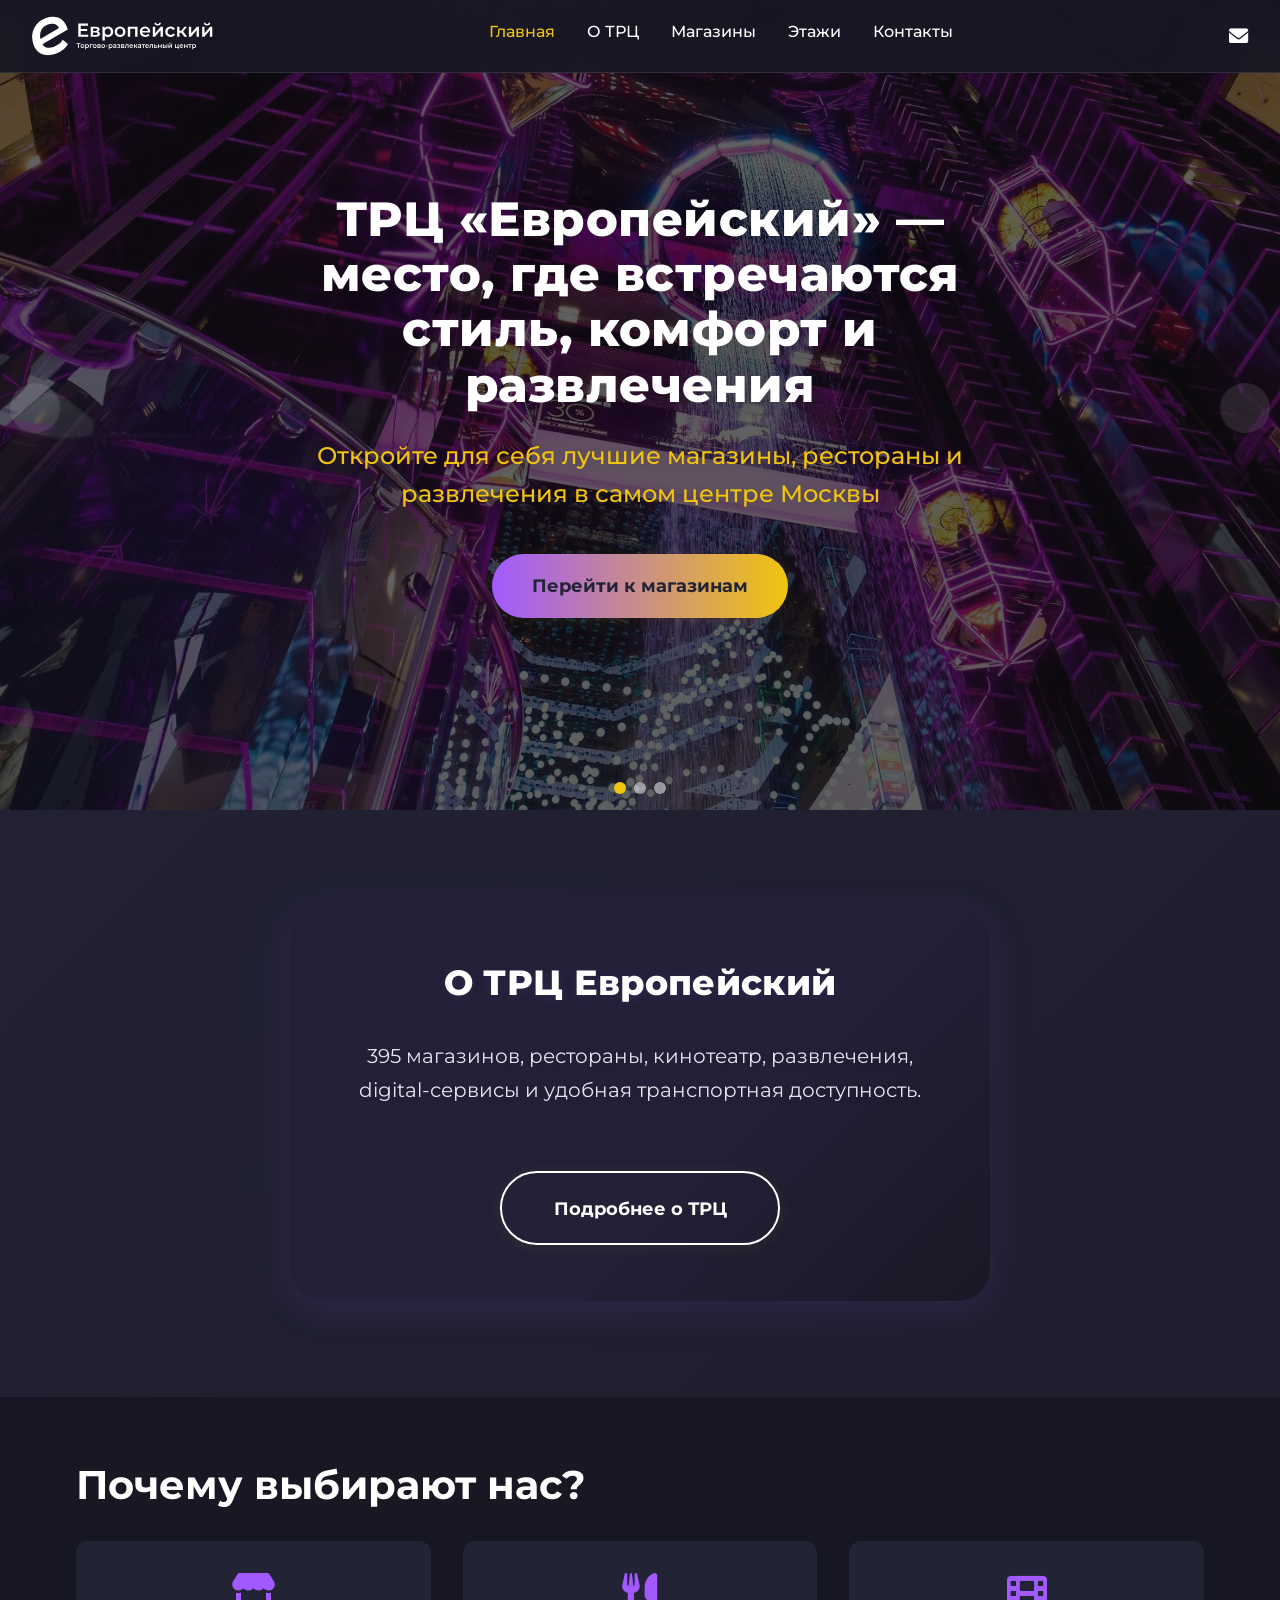
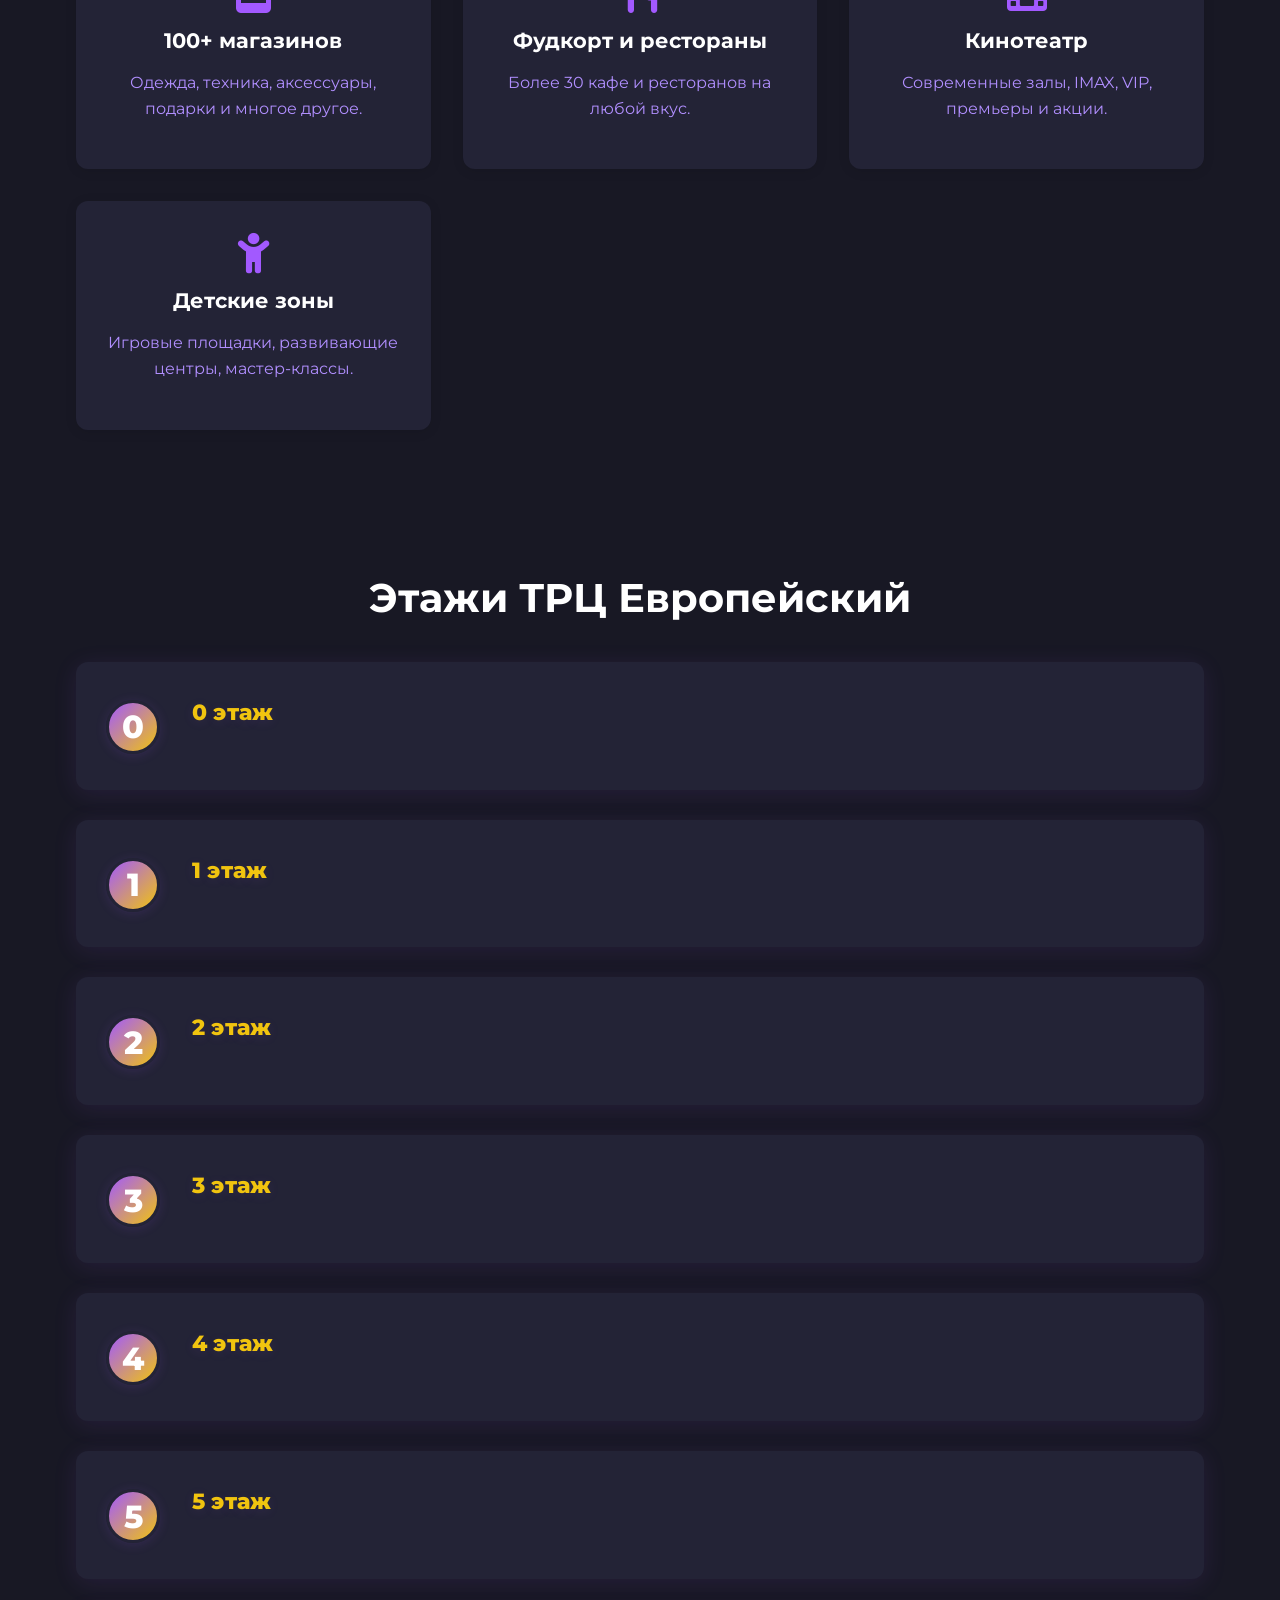
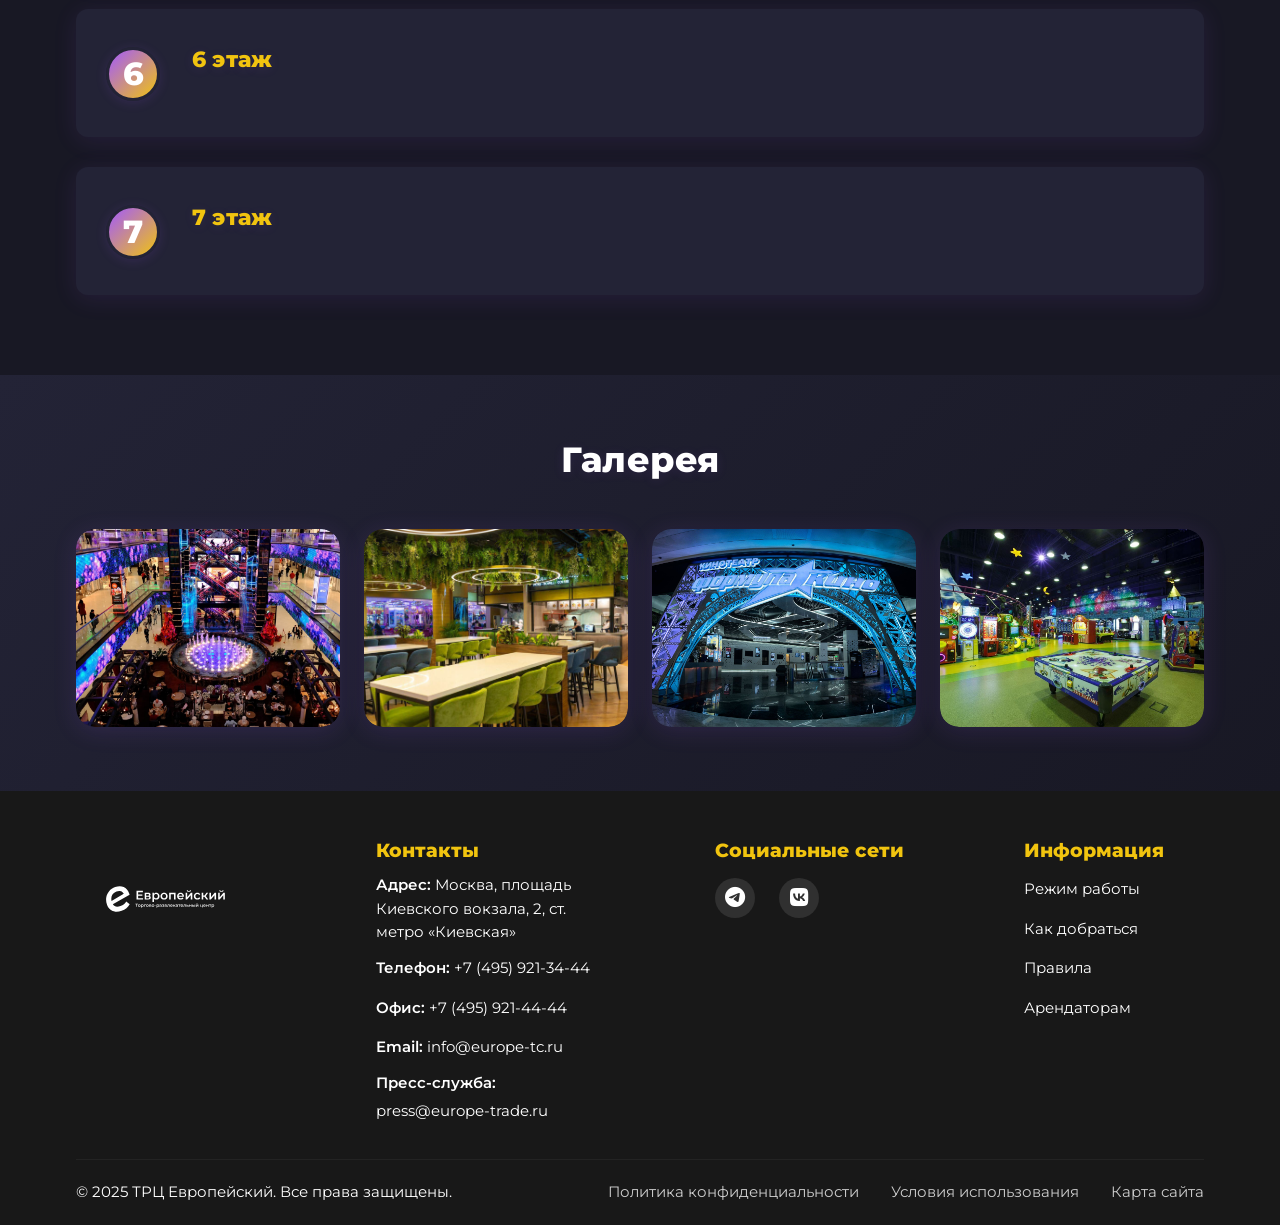
==== commit 7b3444cf: "second commit" ====
--- a/index.html
+++ b/index.html
@@ -4,7 +4,7 @@
 		<meta charset="UTF-8" />
 		<meta name="viewport" content="width=device-width, initial-scale=1.0" />
 		<title>ТРЦ Европейский - Торгово-развлекательный центр в Москве</title>
-		<link rel="stylesheet" href="main.css" />
+		<link rel="stylesheet" href="css/main.css" />
 		<link
 			rel="stylesheet"
 			href="https://cdnjs.cloudflare.com/ajax/libs/font-awesome/6.0.0/css/all.min.css"
@@ -13,14 +13,14 @@
 			rel="stylesheet"
 			href="https://cdn.jsdelivr.net/npm/swiper@11/swiper-bundle.min.css"
 		/>
-		<link rel="icon" href="E.svg" />
+		<link rel="icon" href="icons/E.svg" />
 	</head>
 	<body>
 		<header class="main-header">
 			<div class="header__container">
 				<div class="header__left">
 					<a href="index.html" class="header__logo">
-						<img src="logo2.svg" alt="ТРЦ Европейский" />
+						<img src="icons/logo2.svg" alt="ТРЦ Европейский" />
 					</a>
 				</div>
 				<nav class="header__nav">
@@ -28,8 +28,12 @@
 						<li>
 							<a href="index.html" class="header__nav-link active">Главная</a>
 						</li>
-						<li><a href="about.html" class="header__nav-link">О ТРЦ</a></li>
-						<li><a href="shops.html" class="header__nav-link">Магазины</a></li>
+						<li>
+							<a href="pages/about.html" class="header__nav-link">О ТРЦ</a>
+						</li>
+						<li>
+							<a href="pages/shops.html" class="header__nav-link">Магазины</a>
+						</li>
 						<li>
 							<a href="index.html#floors" class="header__nav-link">Этажи</a>
 						</li>
--- a/css/main.css
+++ b/css/main.css
@@ -0,0 +1,3684 @@
+@import url(https://fonts.googleapis.com/css2?family=Montserrat:wght@400;500;600;700&family=Open+Sans:wght@400;600&display=swap);
+ol,
+p,
+ul {
+	margin: 0 0 16px;
+}
+code,
+pre {
+	background-color: rgba(255, 255, 255, 0.1);
+}
+pre,
+table {
+	margin: 16px 0;
+}
+pre,
+td,
+th {
+	padding: 16px;
+}
+label,
+li {
+	margin-bottom: 8px;
+}
+.btn,
+.card__button,
+.header__nav-link,
+a {
+	text-decoration: none;
+}
+.about-history .about-history__list li:last-child,
+.floor-card__content .floor-list li:last-child {
+	margin-bottom: 0;
+}
+*,
+::after,
+::before {
+	box-sizing: border-box;
+	margin: 0;
+	padding: 0;
+}
+html {
+	font-size: 16px;
+	-webkit-text-size-adjust: 100%;
+	-webkit-tap-highlight-color: transparent;
+}
+button,
+input,
+select,
+textarea {
+	font: inherit;
+}
+ol,
+ul {
+	list-style: none;
+	padding-left: 24px;
+}
+button {
+	background: 0 0;
+	border: none;
+	padding: 0;
+	cursor: pointer;
+	color: inherit;
+}
+code,
+pre {
+	border-radius: 4px;
+}
+blockquote,
+em,
+i {
+	font-style: italic;
+}
+canvas,
+img,
+picture,
+svg,
+video {
+	display: block;
+	max-width: 100%;
+}
+table {
+	border-spacing: 0;
+	width: 100%;
+	border-collapse: collapse;
+}
+input[type='search']::-webkit-search-cancel-button,
+input[type='search']::-webkit-search-decoration,
+input[type='search']::-webkit-search-results-button,
+input[type='search']::-webkit-search-results-decoration {
+	-webkit-appearance: none;
+}
+input[type='number'] {
+	-moz-appearance: textfield;
+	-ms-inner-appearance: textfield;
+}
+input[type='number']::-webkit-inner-spin-button,
+input[type='number']::-webkit-outer-spin-button {
+	-webkit-appearance: none;
+	margin: 0;
+}
+input[type='search'] {
+	-webkit-appearance: none;
+}
+input[type='search']::-o-search-cancel-button {
+	-webkit-appearance: none;
+}
+input[type='search']::-moz-search-cancel-button {
+	display: none;
+}
+input[type='search']::-webkit-search-cancel-button {
+	display: none;
+}
+input[type='search']::-webkit-search-decoration {
+	display: none;
+}
+input[type='search']::-o-search-decoration {
+	display: none;
+}
+input[type='search']::-ms-clear {
+	display: none;
+}
+body {
+	min-height: 100vh;
+	scroll-behavior: smooth;
+	text-rendering: optimizeSpeed;
+	font-size: 16px;
+}
+h1,
+h2,
+h3,
+h4,
+h5,
+h6 {
+	font-family: Montserrat, sans-serif;
+	font-weight: 700;
+	line-height: 1.2;
+	margin: 0 0 16px;
+}
+b,
+strong,
+th {
+	font-weight: 600;
+}
+h1 {
+	font-size: 3.5rem;
+}
+h2 {
+	font-size: 2.5rem;
+}
+h3 {
+	font-size: 2rem;
+}
+h4 {
+	font-size: 1.5rem;
+}
+h5 {
+	font-size: 1.25rem;
+}
+h6 {
+	font-size: 1rem;
+}
+a {
+	color: #f1c40f;
+	transition: color 0.3s ease-in-out;
+}
+a:hover {
+	color: #c29d0b;
+}
+blockquote {
+	margin: 32px 0;
+	padding: 16px 32px;
+	border-left: 4px solid #f1c40f;
+	background-color: rgba(241, 196, 15, 0.1);
+}
+blockquote p {
+	margin: 0;
+}
+code {
+	font-family: monospace;
+	padding: 2px 4px;
+	font-size: 0.9em;
+}
+body,
+input,
+select,
+textarea {
+	font-family: Montserrat, sans-serif;
+}
+pre {
+	overflow-x: auto;
+}
+pre code {
+	background-color: transparent;
+	padding: 0;
+}
+td,
+th {
+	text-align: left;
+	border-bottom: 1px solid rgba(255, 255, 255, 0.1);
+}
+th {
+	background-color: rgba(255, 255, 255, 0.05);
+}
+label {
+	display: block;
+	font-weight: 500;
+}
+input,
+select,
+textarea {
+	font-size: 1rem;
+}
+.floors__content,
+.stats__item,
+.text-center {
+	text-align: center;
+}
+.text-right {
+	text-align: right;
+}
+.text-left {
+	text-align: left;
+}
+.text-uppercase {
+	text-transform: uppercase;
+}
+.text-lowercase {
+	text-transform: lowercase;
+}
+.text-capitalize {
+	text-transform: capitalize;
+}
+.text-muted {
+	color: #b18fff;
+}
+.text-accent,
+.text-secondary {
+	color: #f1c40f;
+}
+.contacts__email a:hover,
+.contacts__phone a:hover,
+.contacts__social a:hover,
+.text-primary {
+	color: #a259ff;
+}
+.btn,
+.card__button {
+	display: inline-block;
+	padding: 16px 32px;
+	border-radius: 4px;
+	font-weight: 600;
+	transition: 0.3s ease-in-out;
+	cursor: pointer;
+	border: none;
+	font-size: 1rem;
+}
+.card__price,
+.card__title {
+	font-size: 1.25rem;
+	font-weight: 600;
+}
+.btn-primary,
+.card__button {
+	background-color: #a259ff;
+	color: #fff;
+}
+.btn-primary:hover,
+.card__button:hover {
+	background-color: #8526ff;
+	transform: translateY(-2px);
+	box-shadow: 0 4px 12px rgba(0, 0, 0, 0.2);
+}
+.btn-outline-white {
+	background-color: transparent;
+	border: 2px solid #fff;
+	color: #fff;
+}
+.btn-outline-white:hover {
+	background-color: #fff;
+	color: #232336;
+	transform: translateY(-2px);
+}
+.btn-icon {
+	display: inline-flex;
+	align-items: center;
+	gap: 16px;
+}
+.btn-icon i {
+	font-size: 1.2rem;
+}
+.btn:disabled,
+.card__button:disabled {
+	opacity: 0.6;
+	cursor: not-allowed;
+	transform: none !important;
+}
+.card,
+.event-card,
+.shop-card {
+	background-color: #181824;
+	border-radius: 8px;
+	overflow: hidden;
+	transition: transform 0.3s ease-in-out;
+	box-shadow: 0 4px 12px rgba(0, 0, 0, 0.1);
+}
+.card:hover,
+.event-card:hover,
+.shop-card:hover {
+	transform: translateY(-4px);
+	box-shadow: 0 8px 24px rgba(0, 0, 0, 0.2);
+}
+.card__image {
+	width: 100%;
+	height: 200px;
+	-o-object-fit: cover;
+	object-fit: cover;
+}
+.card__content {
+	padding: 24px;
+}
+.card__title {
+	margin-bottom: 16px;
+	color: #fff;
+}
+.card__description {
+	color: #b18fff;
+	margin-bottom: 24px;
+	line-height: 1.6;
+}
+.card__footer {
+	display: flex;
+	justify-content: space-between;
+	align-items: center;
+	padding: 16px;
+	border-top: 1px solid rgba(255, 255, 255, 0.1);
+}
+.card__price {
+	color: #f1c40f;
+}
+.card__button {
+	padding: 8px 16px;
+	font-size: 0.92rem;
+	min-width: 0;
+}
+.cards-grid {
+	display: grid;
+	grid-template-columns: repeat(auto-fit, minmax(280px, 1fr));
+	gap: 32px;
+	padding: 32px 0;
+}
+.event-card__category,
+.event-card__date {
+	color: #fff;
+	padding: 8px 16px;
+	border-radius: 4px;
+}
+.event-card {
+	position: relative;
+}
+.event-card__date {
+	position: absolute;
+	top: 16px;
+	right: 16px;
+	background-color: #a259ff;
+	font-weight: 600;
+}
+.event-card__category {
+	display: inline-block;
+	background-color: #f1c40f;
+	font-size: 0.9rem;
+	margin-bottom: 16px;
+}
+.header__nav-link.active,
+.header__nav-link:hover,
+.mobile-menu__close:hover,
+.mobile-menu__nav-link.active,
+.mobile-menu__nav-link:hover {
+	color: #f1c40f;
+}
+.footer__column .footer__links .footer__link,
+.shop-card__floor {
+	margin-bottom: 8px;
+}
+.shop-card__logo {
+	-o-object-fit: contain;
+	object-fit: contain;
+}
+.shop-card__floor {
+	color: #f1c40f;
+	font-weight: 600;
+}
+.shop-card__schedule {
+	color: #b18fff;
+	font-size: 0.9rem;
+	margin-top: 16px;
+}
+.header__left,
+.header__nav {
+	display: flex;
+	align-items: center;
+}
+.header__nav-list {
+	display: flex;
+	gap: 2rem;
+	list-style: none;
+	margin: 0;
+	padding: 0;
+}
+.header__burger,
+.mobile-menu {
+	display: none;
+	flex-direction: column;
+}
+.header__nav-link {
+	color: #fff;
+	font-size: 1rem;
+	font-weight: 500;
+	transition: color 0.3s;
+}
+.header__burger {
+	justify-content: space-between;
+	width: 24px;
+	height: 18px;
+	background: 0 0;
+	border: none;
+	cursor: pointer;
+	padding: 0;
+}
+.header__burger span {
+	width: 100%;
+	height: 2px;
+	background-color: #fff;
+	transition: transform 0.3s;
+}
+.mobile-menu {
+	position: fixed;
+	top: 0;
+	right: -100%;
+	width: 100%;
+	height: 100vh;
+	background: rgba(24, 24, 36, 0.98);
+	-webkit-backdrop-filter: blur(10px);
+	backdrop-filter: blur(10px);
+	z-index: 1001;
+	transition: right 0.3s;
+	padding: 2rem;
+}
+.mobile-menu__contact a,
+.mobile-menu__nav-link {
+	color: #fff;
+	transition: color 0.3s;
+	text-decoration: none;
+}
+.mobile-menu.active {
+	right: 0;
+}
+.mobile-menu__close {
+	position: absolute;
+	top: 2rem;
+	right: 2rem;
+	background: 0 0;
+	border: none;
+	color: #fff;
+	font-size: 1.5rem;
+	cursor: pointer;
+	padding: 0.5rem;
+}
+.mobile-menu__content {
+	height: 100%;
+	display: flex;
+	flex-direction: column;
+	justify-content: center;
+	align-items: center;
+	gap: 2rem;
+}
+.mobile-menu__nav-list {
+	display: flex;
+	flex-direction: column;
+	gap: 1.5rem;
+	text-align: center;
+}
+.mobile-menu__nav-link {
+	font-size: 1.2rem;
+	font-weight: 500;
+	padding: 0.5rem 1rem;
+}
+.mobile-menu__contact {
+	display: flex;
+	flex-direction: column;
+	align-items: center;
+	gap: 1rem;
+	margin-top: 2rem;
+}
+.mobile-menu__contact a {
+	font-size: 1.1rem;
+}
+.header__mail:hover,
+.mobile-menu__contact a:hover {
+	color: #f1c40f;
+}
+@media (max-width: 768px) {
+	h1 {
+		font-size: 2.5rem;
+	}
+	h2 {
+		font-size: 2rem;
+	}
+	h3 {
+		font-size: 1.75rem;
+	}
+	.header__mail,
+	.header__nav {
+		display: none;
+	}
+	.header__burger,
+	.mobile-menu {
+		display: flex;
+	}
+	.header__container {
+		padding: 0.8rem 1rem;
+	}
+	.header__logo img {
+		height: 32px;
+	}
+}
+@media (max-width: 1024px) {
+	.header__container {
+		padding: 1rem;
+	}
+	.header__nav-list {
+		gap: 1rem;
+	}
+	.header__nav-link {
+		font-size: 0.9rem;
+	}
+}
+@media (max-width: 768px) {
+	.header__mail,
+	.header__nav {
+		display: none;
+	}
+	.header__burger {
+		display: flex;
+	}
+	.header__container {
+		padding: 0.8rem 1rem;
+	}
+	.header__logo img {
+		height: 32px;
+	}
+}
+.main-header {
+	position: fixed;
+	top: 0;
+	left: 0;
+	width: 100%;
+	z-index: 1000;
+	background: rgba(24, 24, 36, 0.95);
+	-webkit-backdrop-filter: blur(10px);
+	backdrop-filter: blur(10px);
+	border-bottom: 1px solid rgba(255, 255, 255, 0.1);
+	transition: transform 0.3s;
+}
+.about__content,
+.hero__content,
+.location__content {
+	z-index: 2;
+	position: relative;
+}
+.main-header.header--hidden {
+	transform: translateY(-100%);
+}
+.header__container {
+	max-width: 1440px;
+	margin: 0 auto;
+	padding: 0 2rem;
+	display: flex;
+	align-items: center;
+	justify-content: space-between;
+	height: 72px;
+}
+.header__left .header__logo img {
+	height: 40px;
+	transition: transform 0.3s;
+}
+.header__left .header__logo img:hover {
+	transform: scale(1.05);
+}
+.header__right {
+	display: flex;
+	align-items: center;
+	gap: 2rem;
+}
+.header__mail {
+	color: #fff;
+	font-size: 1.2rem;
+	transition: color 0.3s;
+}
+.footer__grid {
+	display: flex;
+	flex-wrap: wrap;
+	gap: 32px;
+	justify-content: space-between;
+	margin-bottom: 24px;
+}
+.footer__column {
+	min-width: 180px;
+	max-width: 220px;
+}
+.footer__column h3 {
+	color: #f1c40f;
+	margin-bottom: 12px;
+}
+.contacts__email ul,
+.contacts__phone ul,
+.contacts__social ul,
+.footer__column .footer__links,
+.location__address ul,
+.location__parking ul,
+.location__transport ul {
+	list-style: none;
+	padding: 0;
+	margin: 0;
+}
+.footer__column .footer__links .footer__link a {
+	color: #fff;
+	text-decoration: none;
+	transition: color 0.3s;
+	display: inline-block;
+	padding: 4px 0;
+}
+.footer__bottom .footer__legal a:hover,
+.footer__column .footer__links .footer__link a:hover,
+.hero__content p {
+	color: #f1c40f;
+}
+.footer__column .footer__social {
+	margin-top: 16px;
+	display: flex;
+	gap: 12px;
+}
+.footer__column .footer__social a {
+	color: #fff;
+	font-size: 1.3rem;
+	text-decoration: none;
+	transition: color 0.3s;
+	display: inline-flex;
+	align-items: center;
+	justify-content: center;
+	width: 40px;
+	height: 40px;
+	background: rgba(255, 255, 255, 0.1);
+	border-radius: 50%;
+}
+.footer__column .footer__social a:hover {
+	color: #f1c40f;
+	background: rgba(255, 255, 255, 0.2);
+}
+.footer__bottom {
+	border-top: 1px solid #232323;
+	padding: 16px 0;
+	display: flex;
+	flex-wrap: wrap;
+	justify-content: space-between;
+	align-items: center;
+}
+.footer__bottom .footer__legal {
+	display: flex;
+	gap: 16px;
+}
+.footer__bottom .footer__legal a {
+	color: #ccc;
+	text-decoration: none;
+	transition: color 0.3s;
+	padding: 4px 0;
+}
+@media (max-width: 700px) {
+	.footer__grid {
+		gap: 12px;
+		flex-direction: column;
+	}
+	.footer__column {
+		max-width: 100%;
+	}
+	.footer__bottom {
+		flex-direction: column;
+		gap: 16px;
+		text-align: center;
+	}
+	.footer__bottom .footer__legal {
+		flex-direction: column;
+		align-items: center;
+		gap: 8px;
+	}
+}
+.container {
+	width: 100%;
+}
+.grid {
+	display: grid;
+	gap: 32px;
+}
+.grid--2-cols {
+	grid-template-columns: repeat(2, 1fr);
+}
+@media (max-width: 768px) {
+	.header__container {
+		padding: 0 1rem;
+	}
+	.header__logo img {
+		height: 32px;
+	}
+	.header__mail {
+		display: none;
+	}
+	.grid--2-cols {
+		grid-template-columns: 1fr;
+	}
+}
+.grid--3-cols {
+	grid-template-columns: repeat(3, 1fr);
+}
+@media (max-width: 992px) {
+	.grid--3-cols {
+		grid-template-columns: repeat(2, 1fr);
+	}
+}
+@media (max-width: 768px) {
+	.grid--3-cols {
+		grid-template-columns: 1fr;
+	}
+}
+.grid--4-cols {
+	grid-template-columns: repeat(4, 1fr);
+}
+@media (max-width: 992px) {
+	.grid--4-cols {
+		grid-template-columns: repeat(2, 1fr);
+	}
+}
+.grid--gap-sm {
+	gap: 16px;
+}
+.grid--gap-lg {
+	gap: 48px;
+}
+.grid--center {
+	align-items: center;
+}
+.grid--start {
+	align-items: start;
+}
+.grid--end {
+	align-items: end;
+}
+.grid--stretch {
+	align-items: stretch;
+}
+.grid--justify-center {
+	justify-items: center;
+}
+.grid--justify-start {
+	justify-items: start;
+}
+.grid--justify-end {
+	justify-items: end;
+}
+.grid--justify-stretch {
+	justify-items: stretch;
+}
+.flex {
+	display: flex;
+}
+.flex--column {
+	flex-direction: column;
+}
+.flex--row-reverse {
+	flex-direction: row-reverse;
+}
+.flex--column-reverse {
+	flex-direction: column-reverse;
+}
+.flex--center {
+	align-items: center;
+}
+.flex--start {
+	align-items: flex-start;
+}
+.flex--end {
+	align-items: flex-end;
+}
+.flex--stretch {
+	align-items: stretch;
+}
+.flex--justify-center {
+	justify-content: center;
+}
+.flex--justify-start {
+	justify-content: flex-start;
+}
+.flex--justify-end {
+	justify-content: flex-end;
+}
+.flex--justify-between {
+	justify-content: space-between;
+}
+.flex--justify-around {
+	justify-content: space-around;
+}
+.flex--justify-evenly {
+	justify-content: space-evenly;
+}
+.flex--wrap {
+	flex-wrap: wrap;
+}
+.flex--nowrap {
+	flex-wrap: nowrap;
+}
+.flex--gap-sm {
+	gap: 16px;
+}
+.flex--gap-md {
+	gap: 32px;
+}
+.flex--gap-lg {
+	gap: 48px;
+}
+.mt-sm {
+	margin-top: 16px;
+}
+.mt-md {
+	margin-top: 32px;
+}
+.mt-lg {
+	margin-top: 48px;
+}
+.mb-sm {
+	margin-bottom: 16px;
+}
+.mb-md {
+	margin-bottom: 32px;
+}
+.mb-lg {
+	margin-bottom: 48px;
+}
+.ml-sm {
+	margin-left: 16px;
+}
+.ml-md {
+	margin-left: 32px;
+}
+.ml-lg {
+	margin-left: 48px;
+}
+.mr-sm {
+	margin-right: 16px;
+}
+.mr-md {
+	margin-right: 32px;
+}
+.mr-lg {
+	margin-right: 48px;
+}
+.pt-sm {
+	padding-top: 16px;
+}
+.pt-md {
+	padding-top: 32px;
+}
+.pt-lg {
+	padding-top: 48px;
+}
+.pb-sm {
+	padding-bottom: 16px;
+}
+.pb-md {
+	padding-bottom: 32px;
+}
+.pb-lg {
+	padding-bottom: 48px;
+}
+.pl-sm {
+	padding-left: 16px;
+}
+.pl-md {
+	padding-left: 32px;
+}
+.pl-lg {
+	padding-left: 48px;
+}
+.pr-sm {
+	padding-right: 16px;
+}
+.pr-md {
+	padding-right: 32px;
+}
+.pr-lg {
+	padding-right: 48px;
+}
+.hero {
+	position: relative;
+	min-height: 90vh;
+	color: #fff;
+	overflow: hidden;
+}
+.hero .swiper-slide {
+	position: relative;
+	min-height: 90vh;
+	background-position: center;
+	background-size: cover;
+	display: flex;
+	align-items: center;
+	justify-content: center;
+	text-align: center;
+}
+.hero .swiper-slide::before {
+	content: '';
+	position: absolute;
+	top: 0;
+	left: 0;
+	right: 0;
+	bottom: 0;
+	background: rgba(15, 15, 15, 0.65);
+	z-index: 1;
+}
+.hero__content {
+	max-width: 700px;
+	margin: 0 auto;
+	padding: 2rem 1rem;
+}
+.hero__content h1 {
+	font-size: 3rem;
+	font-weight: 800;
+	margin-bottom: 1.5rem;
+	letter-spacing: 0.01em;
+	line-height: 1.15;
+	text-shadow: 0 4px 24px rgba(0, 0, 0, 0.18);
+	animation: 1.1s cubic-bezier(0.4, 0, 0.2, 1) hero-slide-down;
+}
+.hero__content p {
+	font-size: 1.5rem;
+	margin-bottom: 2.5rem;
+	font-weight: 500;
+	text-shadow: 0 2px 12px rgba(0, 0, 0, 0.12);
+	animation: 1.2s cubic-bezier(0.4, 0, 0.2, 1) hero-slide-up;
+}
+.hero__content .hero__buttons {
+	display: flex;
+	gap: 28px;
+	justify-content: center;
+	margin-top: 2rem;
+	flex-wrap: wrap;
+}
+.hero__content .hero__buttons a {
+	padding: 0.95em 2.2em;
+	font-size: 1.15rem;
+	border-radius: 2em;
+	font-weight: 700;
+	box-shadow: 0 2px 16px rgba(241, 196, 15, 0.08);
+	transition: background 0.2s, color 0.2s, transform 0.2s;
+	border: none;
+	outline: 0;
+	cursor: pointer;
+}
+.hero__content .hero__buttons a.btn-primary,
+.hero__content .hero__buttons a.card__button {
+	background: linear-gradient(90deg, #a259ff 0, #f1c40f 100%);
+	color: #232336;
+}
+.hero__content .hero__buttons a.btn-primary:hover,
+.hero__content .hero__buttons a.card__button:hover {
+	background: linear-gradient(90deg, #f1c40f 0, #a259ff 100%);
+	color: #fff;
+	transform: translateY(-2px) scale(1.04);
+}
+.hero__content .hero__buttons a.btn-outline-white {
+	background: 0 0;
+	color: #fff;
+	border: 2px solid #fff;
+}
+.hero__content .hero__buttons a.btn-outline-white:hover {
+	background: #fff;
+	color: #232336;
+	transform: translateY(-2px) scale(1.04);
+}
+.hero .swiper-button-next,
+.hero .swiper-button-prev {
+	color: #fff;
+	background: rgba(255, 255, 255, 0.1);
+	width: 50px;
+	height: 50px;
+	border-radius: 50%;
+	transition: 0.3s;
+}
+.hero .swiper-button-next:hover,
+.hero .swiper-button-prev:hover {
+	background: rgba(255, 255, 255, 0.2);
+}
+.hero .swiper-button-next::after,
+.hero .swiper-button-prev::after {
+	font-size: 20px;
+}
+.hero .swiper-pagination-bullet {
+	width: 12px;
+	height: 12px;
+	background: rgba(255, 255, 255, 0.5);
+	opacity: 1;
+}
+.hero .swiper-pagination-bullet-active {
+	background: #f1c40f;
+}
+@media (max-width: 1200px) {
+	.about,
+	.advantages,
+	.gallery,
+	.hero {
+		padding: 3rem 0;
+	}
+	.hero__content h1 {
+		font-size: 2.2rem;
+	}
+}
+@media (max-width: 900px) {
+	.about,
+	.advantages,
+	.gallery,
+	.hero {
+		padding: 2rem 0;
+	}
+	.hero__content h1 {
+		font-size: 1.7rem;
+	}
+	.advantages__grid,
+	.gallery__grid {
+		grid-template-columns: 1fr 1fr;
+		gap: 0.7rem;
+	}
+}
+@media (max-width: 768px) {
+	.grid--4-cols {
+		grid-template-columns: 1fr;
+	}
+	.about__content .btn,
+	.about__content .card__button,
+	.hero__content .hero__buttons a {
+		font-size: 0.85rem;
+		padding: 0.5em 0.7em;
+		width: 100%;
+		box-sizing: border-box;
+	}
+	.hero {
+		min-height: 40vh;
+	}
+	.hero__content h1 {
+		font-size: 1.1rem;
+	}
+	.about__content h2,
+	.hero__content p {
+		font-size: 0.9rem;
+	}
+	.hero__content .hero__buttons {
+		gap: 6px;
+	}
+	.about__content {
+		padding: 0.7rem 0.2rem;
+	}
+	.about__content > p {
+		font-size: 0.8rem;
+	}
+	.advantages__grid,
+	.gallery__grid {
+		grid-template-columns: 1fr;
+		gap: 0.4rem;
+	}
+	.gallery__item {
+		min-height: 80px;
+	}
+	.gallery__item .gallery__caption {
+		font-size: 0.8rem;
+	}
+	.footer__grid {
+		flex-direction: column;
+		gap: 10px;
+		align-items: flex-start;
+	}
+	.footer__column {
+		max-width: 100%;
+		min-width: unset;
+	}
+	.footer {
+		padding: 12px 0 0;
+		font-size: 0.95em;
+	}
+	.footer__logo {
+		max-width: 150px;
+		margin-bottom: 1.5em;
+	}
+}
+@media (max-width: 480px) {
+	.hero {
+		min-height: 30vh;
+	}
+	.hero__content h1 {
+		font-size: 0.8rem;
+	}
+	.about__content h2,
+	.about__content > p,
+	.hero__content p {
+		font-size: 0.7rem;
+	}
+	.about__content {
+		padding: 0.3rem 0.1rem;
+	}
+	.about__content .btn,
+	.about__content .card__button {
+		font-size: 0.7rem;
+		padding: 0.3em 0.5em;
+		width: 100%;
+		box-sizing: border-box;
+	}
+	.footer {
+		font-size: 0.9em;
+		padding: 8px 0 0;
+	}
+	.footer__logo {
+		max-width: 80px;
+		margin-bottom: 0.3em;
+	}
+}
+@media (max-width: 360px) {
+	.about__content h2,
+	.about__content > p,
+	.hero__content h1,
+	.hero__content p {
+		font-size: 0.6rem;
+	}
+	.hero {
+		min-height: 20vh;
+	}
+	.about__content {
+		padding: 0.1rem 0.05rem;
+	}
+	.about__content .btn,
+	.about__content .card__button {
+		font-size: 0.6rem;
+		padding: 0.2em 0.3em;
+		width: 100%;
+		box-sizing: border-box;
+	}
+	.footer {
+		font-size: 0.85em;
+		padding: 4px 0 0;
+	}
+	.footer__logo {
+		max-width: 60px;
+		margin-bottom: 0.2em;
+	}
+}
+.about {
+	background-color: var(--color-background);
+	display: flex;
+	align-items: center;
+	justify-content: center;
+}
+.about__content {
+	max-width: 700px;
+	margin: 0 auto;
+	text-align: center;
+	background: linear-gradient(
+		135deg,
+		rgba(36, 32, 56, 0.92) 60%,
+		rgba(24, 24, 36, 0.92) 100%
+	);
+	border-radius: 2rem;
+	box-shadow: 0 8px 40px 0 rgba(162, 89, 255, 0.13);
+	padding: 3.5rem 2.5rem;
+}
+.about__content h2 {
+	font-size: 2.2rem;
+	font-weight: 800;
+	margin-bottom: 2.2rem;
+	color: #fff;
+	letter-spacing: 0.01em;
+	text-shadow: 0 2px 12px rgba(162, 89, 255, 0.1);
+}
+.about__content > p {
+	font-size: 1.25rem;
+	color: #e6e6f0;
+	max-width: 800px;
+	margin: 0 auto 2.5rem;
+	line-height: 1.7;
+	text-shadow: 0 2px 8px rgba(0, 0, 0, 0.1);
+}
+.about__content .btn,
+.about__content .card__button {
+	margin-top: 1.5rem;
+	padding: 1.1em 2.8em;
+	font-size: 1.15rem;
+	border-radius: 2em;
+	font-weight: 700;
+	background: 0 0;
+	color: #fff;
+	border: 2px solid #fff;
+	box-shadow: 0 2px 16px rgba(241, 196, 15, 0.08);
+	transition: background 0.2s, color 0.2s, border 0.2s, transform 0.2s;
+	cursor: pointer;
+}
+.about__content .btn:hover,
+.about__content .card__button:hover {
+	background: linear-gradient(90deg, #a259ff 0, #f1c40f 100%);
+	color: #232336;
+	border: 2px solid #f1c40f;
+	transform: translateY(-2px) scale(1.04);
+}
+.about {
+	padding: 6rem 0;
+	background-color: var(--color-background);
+}
+.about__features {
+	display: grid;
+	grid-template-columns: repeat(auto-fit, minmax(300px, 1fr));
+	gap: 2rem;
+	margin-top: 3rem;
+}
+.about__feature {
+	padding: 2rem;
+	background-color: var(--color-surface);
+	border-radius: var(--border-radius);
+	box-shadow: var(--shadow-sm);
+	transition: var(--transition);
+}
+.about__feature:hover {
+	transform: translateY(-0.25rem);
+	box-shadow: var(--shadow-md);
+}
+.about__feature i {
+	font-size: 2.5rem;
+	color: var(--color-primary);
+	margin-bottom: 1rem;
+}
+.about__feature h3 {
+	font-size: var(--font-size-lg);
+	font-weight: var(--font-weight-bold);
+	margin-bottom: 1rem;
+	color: var(--color-text);
+}
+.about__feature p {
+	color: var(--color-text-light);
+	line-height: 1.6;
+}
+.location {
+	padding: 6rem 0;
+	background: linear-gradient(135deg, #232336 0, #181824 100%);
+	position: relative;
+	overflow: hidden;
+}
+.location__content {
+	max-width: 900px;
+	margin: 0 auto;
+	background: linear-gradient(
+		135deg,
+		rgba(36, 32, 56, 0.92) 60%,
+		rgba(24, 24, 36, 0.92) 100%
+	);
+	border-radius: 2rem;
+	box-shadow: 0 8px 40px 0 rgba(162, 89, 255, 0.13);
+	padding: 3.5rem 2.5rem;
+	animation: 1.1s cubic-bezier(0.4, 0, 0.2, 1) fade-in-up;
+}
+.location__content h2 {
+	font-size: 2.2rem;
+	font-weight: 800;
+	margin-bottom: 2.2rem;
+	color: #f1c40f;
+	letter-spacing: 0.01em;
+	text-align: center;
+	text-shadow: 0 2px 12px rgba(162, 89, 255, 0.1);
+}
+.location__info {
+	display: grid;
+	grid-template-columns: repeat(3, minmax(280px, 1fr));
+	gap: 1.5rem;
+	margin: 2rem auto 0;
+	max-width: 1000px;
+	align-items: stretch;
+}
+.location__address,
+.location__parking,
+.location__transport {
+	padding: 1.3rem 1.2rem 1.2rem;
+	background: linear-gradient(135deg, #292944 0, #232336 100%);
+	border-radius: 1.2rem;
+	box-shadow: 0 2px 12px rgba(162, 89, 255, 0.1);
+	display: flex;
+	flex-direction: column;
+	align-items: flex-start;
+	justify-content: space-between;
+	text-align: left;
+	border: 1.5px solid #3a2a5f;
+	transition: box-shadow 0.25s, background 0.25s, transform 0.22s, border 0.22s;
+	position: relative;
+	overflow: hidden;
+	animation: 1.2s cubic-bezier(0.4, 0, 0.2, 1) fade-in-up;
+	height: 100%;
+	min-height: 100%;
+	flex: 1 1 auto;
+}
+.floor-card,
+.gallery__item {
+	animation: 1.1s cubic-bezier(0.4, 0, 0.2, 1) fade-in-up;
+}
+.location__address:hover,
+.location__parking:hover,
+.location__transport:hover {
+	box-shadow: 0 8px 32px rgba(162, 89, 255, 0.18);
+	background: linear-gradient(135deg, #322a5a 0, #232336 100%);
+	border: 1.5px solid #a259ff;
+	transform: scale(1.035);
+}
+.location__address h3,
+.location__parking h3,
+.location__transport h3 {
+	font-size: 1.25rem;
+	font-weight: 800;
+	margin-bottom: 1.1rem;
+	color: #a259ff;
+	letter-spacing: 0.01em;
+	text-align: left;
+	justify-content: flex-start;
+}
+.location__address p,
+.location__address ul,
+.location__parking p,
+.location__parking ul,
+.location__transport p,
+.location__transport ul {
+	color: #eee;
+	font-size: 1.08rem;
+	line-height: 1.6;
+	margin-bottom: 0.5rem;
+	text-align: left;
+}
+.location__address ul li,
+.location__parking ul li,
+.location__transport ul li {
+	display: flex;
+	align-items: center;
+	gap: 0.7rem;
+	margin-bottom: 0.7rem;
+	justify-content: flex-start;
+}
+.location__address ul li i,
+.location__parking ul li i,
+.location__transport ul li i {
+	color: #f1c40f;
+	font-size: 1.5rem;
+	min-width: 1.5em;
+}
+.location__address i,
+.location__parking i,
+.location__transport i {
+	color: #f1c40f;
+	font-size: 1.7rem;
+	margin-right: 0.7rem;
+}
+@keyframes fade-in-up {
+	from {
+		opacity: 0;
+		transform: translateY(40px);
+	}
+	to {
+		opacity: 1;
+		transform: translateY(0);
+	}
+}
+.contacts {
+	padding: 7rem 0;
+	background: linear-gradient(135deg, #232336 0, #181824 100%);
+	position: relative;
+	overflow: hidden;
+}
+.contacts__content {
+	max-width: 900px;
+	margin: 0 auto;
+	position: relative;
+	z-index: 1;
+}
+.contacts__content h2 {
+	font-size: 2.7rem;
+	font-weight: 800;
+	margin-bottom: 2.5rem;
+	text-align: center;
+	color: #f1c40f;
+	letter-spacing: 0.01em;
+	text-shadow: 0 2px 16px rgba(162, 89, 255, 0.08);
+	position: relative;
+}
+.floor-card__content h3,
+.gallery h2 {
+	text-shadow: 0 2px 12px rgba(162, 89, 255, 0.1);
+}
+.contacts__content h2::after {
+	content: '';
+	display: block;
+	width: 60px;
+	height: 4px;
+	background: linear-gradient(90deg, #a259ff 0, #f1c40f 100%);
+	border-radius: 2px;
+	margin: 18px auto 0;
+}
+.contacts__info {
+	display: grid;
+	grid-template-columns: repeat(auto-fit, minmax(260px, 1fr));
+	gap: 2.5rem;
+	margin-top: 2.5rem;
+}
+.contacts__email,
+.contacts__phone,
+.contacts__social {
+	padding: 2.2rem 2rem 2rem;
+	background: #232336;
+	border-radius: 1.2rem;
+	box-shadow: 0 4px 24px rgba(0, 0, 0, 0.13);
+	min-height: 180px;
+	display: flex;
+	flex-direction: column;
+	justify-content: flex-start;
+	align-items: flex-start;
+	transition: box-shadow 0.3s, background 0.3s;
+	position: relative;
+	overflow: hidden;
+	border: 1.5px solid rgba(162, 89, 255, 0.08);
+}
+.newsletter,
+.stats {
+	background-color: #181824;
+}
+.contacts__email:hover,
+.contacts__phone:hover,
+.contacts__social:hover {
+	box-shadow: 0 8px 32px rgba(162, 89, 255, 0.18);
+	background: #28283a;
+}
+.contacts__email h3,
+.contacts__phone h3,
+.contacts__social h3 {
+	font-size: 1.25rem;
+	font-weight: 700;
+	margin-bottom: 1.2rem;
+	color: #a259ff;
+	letter-spacing: 0.01em;
+	display: flex;
+	align-items: center;
+	gap: 0.5rem;
+}
+.contacts__email h3::before,
+.contacts__phone h3::before,
+.contacts__social h3::before {
+	content: '\f095';
+	font-family: 'Font Awesome 6 Free';
+	font-weight: 900;
+	color: #f1c40f;
+	font-size: 1.2rem;
+	margin-right: 0.5rem;
+	display: none;
+}
+.contacts__email p,
+.contacts__email ul,
+.contacts__phone p,
+.contacts__phone ul,
+.contacts__social p,
+.contacts__social ul {
+	color: #eee;
+	font-size: 1.08rem;
+	line-height: 1.6;
+	margin-bottom: 0.5rem;
+}
+.contacts__email ul li,
+.contacts__phone ul li,
+.contacts__social ul li {
+	display: flex;
+	align-items: center;
+	gap: 0.7rem;
+	margin-bottom: 0.7rem;
+}
+.contacts__email ul li i,
+.contacts__phone ul li i,
+.contacts__social ul li i {
+	color: #f1c40f;
+	font-size: 1.2rem;
+	min-width: 1.2em;
+}
+.contacts__email a,
+.contacts__phone a,
+.contacts__social a {
+	color: #f1c40f;
+	text-decoration: none;
+	font-weight: 500;
+	transition: color 0.2s;
+}
+.contacts__social .social-links {
+	display: flex;
+	gap: 1.2rem;
+	margin-top: 1.2rem;
+}
+.contacts__social .social-link {
+	width: 3.2rem;
+	height: 3.2rem;
+	display: flex;
+	align-items: center;
+	justify-content: center;
+	background: linear-gradient(135deg, #a259ff 0, #f1c40f 100%);
+	color: #fff;
+	border-radius: 50%;
+	font-size: 1.4rem;
+	box-shadow: 0 2px 8px rgba(162, 89, 255, 0.1);
+	transition: background 0.2s, transform 0.2s;
+}
+.contacts__social .social-link:hover {
+	background: linear-gradient(135deg, #f1c40f 0, #a259ff 100%);
+	color: #232336;
+	transform: translateY(-0.25rem) scale(1.08);
+}
+.contacts__social .social-link i {
+	font-size: 1.3rem;
+}
+.stats {
+	padding: 64px 0;
+}
+.featured__grid,
+.stats__grid {
+	display: grid;
+	grid-template-columns: repeat(3, 1fr);
+	gap: 32px;
+}
+.stats__number {
+	font-size: 3rem;
+	font-weight: 700;
+	color: #f1c40f;
+	margin-bottom: 16px;
+	display: block;
+}
+.stats__label {
+	font-size: 1.2rem;
+	color: #b18fff;
+}
+.featured {
+	padding: 96px 0;
+}
+.featured__header,
+.shops__header {
+	text-align: center;
+	margin-bottom: 64px;
+}
+.featured__title,
+.shops__title {
+	font-size: 2.5rem;
+	margin-bottom: 16px;
+}
+.featured__subtitle,
+.shops__subtitle {
+	color: #b18fff;
+	max-width: 600px;
+	margin: 0 auto;
+}
+@media (max-width: 992px) {
+	.featured__grid {
+		grid-template-columns: repeat(2, 1fr);
+	}
+}
+.newsletter {
+	padding: 64px 0;
+	text-align: center;
+}
+.newsletter__title {
+	font-size: 2rem;
+	margin-bottom: 24px;
+}
+.newsletter__subtitle {
+	color: #b18fff;
+	margin-bottom: 32px;
+	max-width: 600px;
+	margin-left: auto;
+	margin-right: auto;
+}
+.newsletter__form {
+	display: flex;
+	gap: 16px;
+	max-width: 500px;
+	margin: 0 auto;
+}
+@media (max-width: 576px) {
+	.newsletter__form {
+		flex-direction: column;
+	}
+}
+.newsletter__input {
+	flex: 1;
+	padding: 16px;
+	border: 2px solid rgba(255, 255, 255, 0.1);
+	border-radius: 4px;
+	background-color: transparent;
+	color: #fff;
+	font-size: 1rem;
+}
+.newsletter__input:focus {
+	outline: 0;
+	border-color: #f1c40f;
+}
+.newsletter__input::-moz-placeholder {
+	color: #b18fff;
+}
+.newsletter__input::placeholder {
+	color: #b18fff;
+}
+.floors {
+	padding: 80px 0;
+	background-color: #181824;
+}
+.floors__content h2 {
+	margin-bottom: 40px;
+	font-size: 2.5rem;
+	color: #fff;
+}
+.floors__grid {
+	display: flex;
+	flex-direction: column;
+	gap: 30px;
+	margin-top: 40px;
+}
+.floor-card {
+	position: relative;
+	background-color: #232336;
+	border-radius: 12px;
+	padding: 36px 28px 28px;
+	box-shadow: 0 4px 24px rgba(162, 89, 255, 0.1);
+	border: 2px solid transparent;
+	transition: box-shadow 0.25s, border 0.22s, transform 0.22s;
+	display: flex;
+	align-items: flex-start;
+	min-height: 90px;
+	max-width: 100%;
+	flex-direction: row;
+}
+.floor-card:hover {
+	box-shadow: 0 8px 32px rgba(162, 89, 255, 0.18);
+	border: 2px solid #f1c40f;
+	transform: translateY(-7px) scale(1.03);
+}
+.floor-card:hover .floor-list {
+	max-height: 600px;
+	opacity: 1;
+	visibility: visible;
+	margin-top: 1em;
+	padding-top: 1em;
+}
+.floor-card__number {
+	position: static;
+	margin-right: 32px;
+	left: unset;
+	top: unset;
+	transform: none;
+	width: 54px;
+	height: 54px;
+	background: linear-gradient(135deg, #a259ff 0, #f1c40f 100%);
+	border-radius: 50%;
+	display: flex;
+	align-items: center;
+	justify-content: center;
+	font-size: 2rem;
+	font-weight: 800;
+	color: #fff;
+	box-shadow: 0 2px 12px rgba(162, 89, 255, 0.1333333333);
+	border: 3px solid #232336;
+	z-index: 2;
+}
+.about-hero,
+.about-history,
+.floor-card__content,
+.gallery__item,
+.review-card,
+.shops,
+.shops__search {
+	position: relative;
+}
+.floor-card__content {
+	flex: 1;
+}
+.floor-card__content h3 {
+	margin-bottom: 18px;
+	font-size: 1.35rem;
+	color: #f1c40f;
+	font-weight: 800;
+	letter-spacing: 0.01em;
+	text-align: left;
+}
+.floor-card__content .floor-list {
+	display: block;
+	width: 100%;
+	background: #232336;
+	z-index: 10;
+	padding: 0 1.5em;
+	border-radius: 0 0 1em 1em;
+	box-shadow: 0 8px 32px rgba(162, 89, 255, 0.1);
+	color: #fff;
+	font-size: 1.08em;
+	margin-top: 0;
+	max-height: 0;
+	overflow: hidden;
+	opacity: 0;
+	visibility: hidden;
+	transition: max-height 0.5s cubic-bezier(0.4, 0, 0.2, 1), opacity 0.3s,
+		visibility 0.3s, margin-top 0.3s, padding-top 0.3s;
+}
+.floor-card__content .floor-list li {
+	margin-bottom: 10px;
+	color: #eee;
+	font-size: 1.08rem;
+	text-align: left;
+}
+.advantages,
+.brands,
+.history,
+.news {
+	padding: 64px 0;
+	background: #181824;
+}
+.advantages__grid {
+	display: grid;
+	grid-template-columns: repeat(auto-fit, minmax(260px, 1fr));
+	gap: 32px;
+	margin-top: 32px;
+}
+.advantage {
+	background: #232336;
+	border-radius: 12px;
+	box-shadow: 0 2px 12px rgba(0, 0, 0, 0.1);
+	padding: 32px;
+	text-align: center;
+	transition: box-shadow 0.3s ease-in-out, transform 0.3s ease-in-out;
+}
+.advantage:hover {
+	box-shadow: 0 6px 24px rgba(0, 0, 0, 0.18);
+	transform: translateY(-4px);
+}
+.advantage i {
+	font-size: 2.5rem;
+	color: #a259ff;
+	margin-bottom: 16px;
+}
+.advantage h3 {
+	font-size: 1.3rem;
+	margin-bottom: 16px;
+	color: #fff;
+}
+.advantage p {
+	color: #b18fff;
+	font-size: 1rem;
+}
+.mission,
+.reviews,
+.sales {
+	padding: 64px 0;
+	background: #232336;
+}
+.reviews__list {
+	display: flex;
+	gap: 32px;
+	flex-wrap: wrap;
+	justify-content: center;
+	margin-top: 32px;
+}
+.review-card {
+	background: #181824;
+	border-radius: 18px;
+	box-shadow: 0 4px 24px rgba(162, 89, 255, 0.0666666667);
+	padding: 32px 28px 24px;
+	max-width: 340px;
+	min-width: 260px;
+	display: flex;
+	align-items: flex-start;
+	gap: 18px;
+	transition: box-shadow 0.22s, transform 0.18s;
+}
+.review-card:hover {
+	box-shadow: 0 8px 32px rgba(162, 89, 255, 0.1333333333);
+	transform: translateY(-4px) scale(1.03);
+}
+.review-card__avatar {
+	background: #a259ff;
+	color: #fff;
+	font-weight: 700;
+	font-size: 1.5rem;
+	width: 48px;
+	height: 48px;
+	border-radius: 50%;
+	display: flex;
+	align-items: center;
+	justify-content: center;
+	flex-shrink: 0;
+	box-shadow: 0 2px 12px rgba(162, 89, 255, 0.1333333333);
+}
+.review-card__content {
+	flex: 1;
+	display: flex;
+	flex-direction: column;
+	align-items: flex-start;
+}
+.review-card__quote {
+	color: #a259ff;
+	font-size: 1.2rem;
+	margin-bottom: 8px;
+}
+.review-card p {
+	color: #fff;
+	font-size: 1.08rem;
+	margin-bottom: 10px;
+	line-height: 1.6;
+}
+.about-history h2,
+.gallery h2 {
+	font-size: 2.2rem;
+	letter-spacing: 0.01em;
+	text-align: center;
+}
+.review-card__author {
+	display: block;
+	margin-top: 12px;
+	color: #a259ff;
+	font-weight: 600;
+	font-size: 1rem;
+}
+.news__grid,
+.sales__grid {
+	display: grid;
+	grid-template-columns: repeat(auto-fit, minmax(320px, 1fr));
+	gap: 32px;
+	margin-top: 32px;
+}
+.news__item {
+	background: #232336;
+	border-radius: 12px;
+	box-shadow: 0 2px 12px rgba(0, 0, 0, 0.1);
+	overflow: hidden;
+	display: flex;
+	flex-direction: column;
+	transition: box-shadow 0.3s ease-in-out, transform 0.3s ease-in-out;
+}
+.news__item:hover {
+	box-shadow: 0 6px 24px rgba(0, 0, 0, 0.18);
+	transform: translateY(-4px);
+}
+.news__item img {
+	width: 100%;
+	height: 180px;
+	-o-object-fit: cover;
+	object-fit: cover;
+}
+.news__item .news__content {
+	padding: 24px;
+	flex: 1;
+}
+.news__item .news__date {
+	font-size: 0.95rem;
+	color: #b18fff;
+	margin-bottom: 16px;
+}
+.news__item .news__title {
+	font-size: 1.2rem;
+	font-weight: 700;
+	margin-bottom: 16px;
+	color: #fff;
+}
+.news__item .news__desc {
+	color: #b18fff;
+	font-size: 1rem;
+}
+.gallery {
+	padding: 64px 0;
+	background: linear-gradient(135deg, #232336 0, #181824 100%);
+}
+.gallery h2 {
+	margin-bottom: 3rem;
+	color: #fff;
+	font-weight: 800;
+}
+.gallery__grid {
+	display: grid;
+	grid-template-columns: repeat(4, 1fr);
+	gap: 1.5rem;
+	margin-top: 32px;
+	max-width: 1200px;
+	margin-left: auto;
+	margin-right: auto;
+}
+.gallery__item {
+	overflow: hidden;
+	border-radius: 1.2rem;
+	box-shadow: 0 4px 24px rgba(162, 89, 255, 0.13);
+	aspect-ratio: 4/3;
+	background: #232336;
+	cursor: pointer;
+	transition: box-shadow 0.25s, transform 0.22s;
+}
+.gallery__item:hover {
+	box-shadow: 0 8px 32px rgba(162, 89, 255, 0.18);
+	transform: scale(1.035);
+}
+.gallery__item:hover img {
+	filter: brightness(0.7) blur(1px);
+}
+.gallery__item:hover .gallery__caption {
+	opacity: 1;
+	transform: translateY(0);
+}
+.gallery__item img {
+	width: 100%;
+	height: 100%;
+	-o-object-fit: cover;
+	object-fit: cover;
+	display: block;
+	border-radius: 1.2rem;
+	transition: filter 0.3s;
+}
+.gallery__item .gallery__caption {
+	position: absolute;
+	left: 0;
+	right: 0;
+	bottom: 0;
+	padding: 1.1rem 0.5rem;
+	background: linear-gradient(
+		0deg,
+		rgba(36, 32, 56, 0.92) 80%,
+		rgba(36, 32, 56, 0) 100%
+	);
+	color: #f1c40f;
+	font-size: 1.15rem;
+	font-weight: 700;
+	text-align: center;
+	opacity: 0;
+	transform: translateY(30%);
+	transition: opacity 0.3s, transform 0.3s;
+	pointer-events: none;
+}
+.history__content,
+.mission__content {
+	max-width: 900px;
+	margin: 0 auto;
+	font-size: 1.1rem;
+	color: #fff;
+	line-height: 1.7;
+	text-align: center;
+}
+.team__grid {
+	display: grid;
+	grid-template-columns: repeat(auto-fit, minmax(220px, 1fr));
+	gap: 32px;
+	margin-top: 32px;
+}
+.team__item {
+	background: #232336;
+	border-radius: 12px;
+	box-shadow: 0 2px 12px rgba(0, 0, 0, 0.1);
+	text-align: center;
+	padding: 32px;
+}
+.team__item img {
+	width: 90px;
+	height: 90px;
+	border-radius: 50%;
+	-o-object-fit: cover;
+	object-fit: cover;
+	margin-bottom: 16px;
+}
+.team__item .team__name {
+	font-weight: 700;
+	color: #fff;
+	margin-bottom: 8px;
+}
+.team__item .team__role {
+	color: #b18fff;
+	font-size: 1rem;
+}
+.about-history {
+	padding: 64px 0;
+	background: linear-gradient(rgba(36, 32, 56, 0.82), rgba(24, 24, 36, 0.82)),
+		url('../img/Evrop.webp') center/cover no-repeat;
+	color: #fff;
+	z-index: 1;
+	overflow: hidden;
+}
+.about-history h2 {
+	font-weight: 800;
+	margin-bottom: 2.5rem;
+	text-shadow: 0 2px 12px rgba(0, 0, 0, 0.18);
+}
+.about-history .about-history__list {
+	max-width: 700px;
+	margin: 0 auto;
+	padding: 2.5rem 2rem;
+	list-style: none;
+	background: rgba(36, 32, 56, 0.72);
+	border-radius: 1.2em;
+	box-shadow: 0 8px 40px 0 rgba(162, 89, 255, 0.13);
+}
+.about-history .about-history__list li {
+	font-size: 1.15rem;
+	margin-bottom: 1.2em;
+	line-height: 1.7;
+	color: #fff;
+	text-shadow: 0 2px 8px rgba(0, 0, 0, 0.1);
+}
+.footer,
+.footer__bottom,
+.footer__column,
+.footer__copyright,
+.footer__legal,
+.footer__link,
+.footer__links {
+	font-size: 0.98em;
+}
+.footer__column-title {
+	font-size: 1.25em;
+	font-weight: 800;
+	margin-bottom: 1.2em;
+}
+@media (max-width: 700px) {
+	.about__content {
+		padding: 2rem 0.7rem;
+	}
+	.about__content h2 {
+		font-size: 1.3rem;
+	}
+	.about__content > p {
+		font-size: 1rem;
+	}
+	.about__content .btn,
+	.about__content .card__button {
+		font-size: 1rem;
+		padding: 0.8em 1.3em;
+	}
+	.reviews__list {
+		flex-direction: column;
+		gap: 18px;
+	}
+	.review-card {
+		max-width: 100%;
+		min-width: 0;
+		padding: 22px 12px 18px;
+		gap: 10px;
+	}
+	.review-card__avatar {
+		width: 38px;
+		height: 38px;
+		font-size: 1.1rem;
+	}
+	.review-card__author {
+		font-size: 0.95rem;
+	}
+	.footer {
+		font-size: 0.95em;
+	}
+	.footer__column-title {
+		font-size: 1.1em;
+	}
+}
+.shops {
+	padding: 96px 0;
+	background: linear-gradient(135deg, #232336 0, #181824 100%);
+	border-radius: 24px;
+	box-shadow: 0 8px 48px 0 rgba(162, 89, 255, 0.08);
+	overflow: hidden;
+}
+.shops__filters {
+	display: flex;
+	align-items: center;
+	justify-content: space-between;
+	gap: 16px;
+	margin-bottom: 48px;
+	flex-wrap: wrap;
+	background: rgba(24, 24, 36, 0.7);
+	border-radius: 16px;
+	box-shadow: 0 2px 16px rgba(162, 89, 255, 0.06);
+	padding: 24px 32px;
+	border: 1.5px solid rgba(162, 89, 255, 0.2);
+	min-height: 72px;
+}
+.shops__filter-group {
+	display: flex;
+	gap: 16px;
+	align-items: center;
+	flex: 1;
+}
+.shops__filter select {
+	border: 2px solid rgba(162, 89, 255, 0.2666666667);
+	background: #181824;
+	color: #fff;
+	font-size: 1rem;
+	border-radius: 10px;
+	padding: 0.9rem 2.2rem 0.9rem 1.2rem;
+	min-width: 180px;
+	height: 48px;
+	transition: border 0.2s, box-shadow 0.2s, background 0.2s;
+	box-shadow: 0 2px 8px rgba(162, 89, 255, 0.04);
+}
+.shops__filter select:focus,
+.shops__filter select:hover {
+	border: 2px solid #a259ff;
+	box-shadow: 0 0 0 2px rgba(162, 89, 255, 0.2);
+	background: #232336;
+}
+.shops__view-options {
+	display: flex;
+	gap: 8px;
+	align-items: center;
+}
+.shops__view-options .btn-icon {
+	background: linear-gradient(135deg, #a259ff 0, #f1c40f 100%);
+	color: #fff;
+	border-radius: 10px;
+	box-shadow: 0 2px 8px rgba(162, 89, 255, 0.1);
+	transition: background 0.2s, transform 0.2s, color 0.2s;
+	min-width: 48px;
+	height: 48px;
+	font-size: 1.25rem;
+	display: flex;
+	align-items: center;
+	justify-content: center;
+	border: none;
+	outline: 0;
+}
+.shops__view-options .btn-icon.active,
+.shops__view-options .btn-icon:hover {
+	background: linear-gradient(135deg, #f1c40f 0, #a259ff 100%);
+	color: #232336;
+	transform: translateY(-0.15rem) scale(1.08);
+}
+.shops__search {
+	flex: 2;
+	min-width: 300px;
+}
+.shops__search input {
+	width: 100%;
+	padding: 16px 16px 16px 48px;
+	background-color: #181824;
+	border: 2px solid rgba(255, 255, 255, 0.1);
+	border-radius: 4px;
+	color: #fff;
+	font-size: 1rem;
+}
+.shops__search input:focus {
+	outline: 0;
+	border-color: #f1c40f;
+}
+.shops__search i {
+	position: absolute;
+	left: 16px;
+	top: 50%;
+	transform: translateY(-50%);
+	color: #b18fff;
+}
+.shops__grid {
+	display: grid;
+	grid-template-columns: repeat(auto-fill, minmax(320px, 1fr));
+	gap: 40px;
+	margin-top: 16px;
+}
+.shops__pagination {
+	display: flex;
+	justify-content: center;
+	align-items: center;
+	gap: 18px;
+	margin-top: 64px;
+	background: rgba(24, 24, 36, 0.85);
+	border-radius: 18px;
+	box-shadow: 0 4px 24px 0 rgba(162, 89, 255, 0.1);
+	padding: 0.7rem 2.2rem;
+	width: -moz-fit-content;
+	width: fit-content;
+	margin-left: auto;
+	margin-right: auto;
+}
+.shops__pagination .pagination__next,
+.shops__pagination .pagination__prev {
+	width: 44px;
+	height: 44px;
+	border-radius: 50%;
+	background: linear-gradient(135deg, #232336 60%, #181824 100%);
+	color: #f1c40f;
+	border: none;
+	display: flex;
+	align-items: center;
+	justify-content: center;
+	font-size: 1.5rem;
+	box-shadow: 0 2px 8px rgba(162, 89, 255, 0.1333333333);
+	transition: background 0.2s, color 0.2s, transform 0.2s;
+	cursor: pointer;
+}
+.shops__pagination .pagination__next:hover:not(:disabled),
+.shops__pagination .pagination__prev:hover:not(:disabled) {
+	background: linear-gradient(135deg, #a259ff 0, #f1c40f 100%);
+	color: #232336;
+	transform: scale(1.12);
+}
+.shops__pagination .pagination__next:disabled,
+.shops__pagination .pagination__prev:disabled {
+	opacity: 0.5;
+	cursor: not-allowed;
+}
+.shops__pagination .pagination__numbers {
+	display: flex;
+	gap: 10px;
+	align-items: center;
+}
+.shops__pagination .pagination__number {
+	display: flex;
+	align-items: center;
+	justify-content: center;
+	width: 44px;
+	height: 44px;
+	border-radius: 50%;
+	font-size: 1.25rem;
+	font-weight: 700;
+	color: #f1c40f;
+	background: 0 0;
+	border: 2px solid transparent;
+	transition: background 0.2s, color 0.2s, border 0.2s, transform 0.2s;
+	text-decoration: none;
+	box-shadow: 0 2px 8px rgba(162, 89, 255, 0.0666666667);
+}
+.shops__pagination .pagination__number:hover {
+	background: #232336;
+	color: #fff;
+	border: 2px solid #a259ff;
+	transform: scale(1.08);
+}
+.shops__pagination .pagination__number.active {
+	background: linear-gradient(90deg, #a259ff 0, #f1c40f 100%);
+	color: #232336;
+	border: 2px solid #f1c40f;
+	box-shadow: 0 4px 16px rgba(162, 89, 255, 0.2);
+	transform: scale(1.12);
+}
+.shop-card {
+	display: flex;
+	flex-direction: column;
+	min-height: 420px;
+	background: linear-gradient(135deg, #232336 60%, #181824 100%);
+	border-radius: 18px;
+	box-shadow: 0 4px 32px 0 rgba(162, 89, 255, 0.1);
+	overflow: hidden;
+	transition: box-shadow 0.3s, transform 0.3s, background 0.3s;
+	border: 1.5px solid rgba(162, 89, 255, 0.1333333333);
+}
+.shop-card__actions .btn-icon,
+.shop-search-btn {
+	transition: background 0.2s, color 0.2s, transform 0.2s;
+}
+.shop-card:hover {
+	box-shadow: 0 12px 48px 0 rgba(162, 89, 255, 0.18);
+	background: linear-gradient(135deg, #2d1e4a 0, #232336 100%);
+	transform: translateY(-8px) scale(1.02);
+}
+.shop-card__actions .btn-icon,
+.shop-card__logo {
+	box-shadow: 0 2px 8px rgba(162, 89, 255, 0.1333333333);
+}
+.shop-card__image-wrapper {
+	min-height: 120px;
+	max-height: 120px;
+	height: 120px;
+	overflow: visible;
+	display: flex;
+	align-items: flex-start;
+	justify-content: center;
+}
+.shop-card__image {
+	width: 100%;
+	height: 120px;
+	-o-object-fit: cover;
+	object-fit: cover;
+	border-radius: 16px 16px 0 0;
+	background: #fff;
+}
+.shop-card__badge {
+	display: none !important;
+}
+.shop-card__content {
+	display: flex;
+	flex-direction: column;
+	flex: 1 1 auto;
+	padding: 32px;
+	gap: 16px;
+}
+.shop-card__logo {
+	width: 64px;
+	height: 64px;
+	-o-object-fit: contain;
+	object-fit: contain;
+	margin-bottom: 16px;
+	background: #fff;
+	border-radius: 12px;
+	display: flex;
+	align-items: center;
+	justify-content: center;
+	padding: 8px;
+}
+.footer .footer__column .footer__links .footer__link,
+.shop-card__meta {
+	margin-bottom: 8px;
+}
+.shop-search-form,
+body {
+	background: linear-gradient(135deg, #232336 0, #181824 100%);
+}
+.shop-card__meta {
+	display: flex;
+	align-items: center;
+	gap: 24px;
+}
+.shop-card__meta .shop-card__title {
+	font-size: 1.3rem;
+	font-weight: 700;
+	color: #a259ff;
+}
+.shop-card__meta .shop-card__floor {
+	color: #f1c40f;
+	font-weight: 600;
+	font-size: 1rem;
+	display: flex;
+	align-items: center;
+	gap: 0.5em;
+}
+.shop-card__description {
+	max-height: 3.6em;
+	overflow: hidden;
+	text-overflow: ellipsis;
+	display: -webkit-box;
+	-webkit-line-clamp: 2;
+	-webkit-box-orient: vertical;
+}
+.shop-card__info {
+	display: flex;
+	gap: 32px;
+	margin-bottom: 16px;
+}
+.shop-card__info .shop-card__location,
+.shop-card__info .shop-card__schedule {
+	color: #a259ff;
+	font-size: 0.98rem;
+	display: flex;
+	align-items: center;
+	gap: 0.5em;
+}
+.shop-card__info .shop-card__location i,
+.shop-card__info .shop-card__schedule i {
+	color: #f1c40f;
+	font-size: 1.1em;
+}
+.shop-card__actions {
+	margin-top: auto;
+	display: flex;
+	gap: 16px;
+}
+.shop-card__actions .btn-primary,
+.shop-card__actions .card__button {
+	background: linear-gradient(90deg, #a259ff 0, #f1c40f 100%);
+	color: #fff;
+	font-weight: 700;
+	border-radius: 8px;
+	box-shadow: 0 2px 8px rgba(162, 89, 255, 0.1333333333);
+	transition: background 0.2s, color 0.2s, transform 0.2s;
+}
+.shop-card__actions .btn-primary:hover,
+.shop-card__actions .card__button:hover {
+	background: linear-gradient(90deg, #f1c40f 0, #a259ff 100%);
+	color: #232336;
+	transform: translateY(-2px) scale(1.05);
+}
+.shop-card__actions .btn-icon {
+	background: #fff;
+	color: #a259ff;
+	border-radius: 8px;
+}
+.shop-card__actions .btn-icon:hover {
+	background: #a259ff;
+	color: #fff;
+	transform: scale(1.1);
+}
+.shop-search-bar {
+	display: flex;
+	justify-content: center;
+	align-items: center;
+	margin: 3.5rem auto;
+	padding-top: 1.5rem;
+	padding-bottom: 1.5rem;
+	width: 100%;
+	max-width: 700px;
+}
+.shop-search-form {
+	display: flex;
+	gap: 0.5rem;
+	border-radius: 16px;
+	box-shadow: 0 4px 24px 0 rgba(162, 89, 255, 0.1);
+	padding: 0.5rem 1rem;
+	align-items: center;
+	width: 100%;
+	max-width: 520px;
+}
+.shop-search-input-wrapper {
+	position: relative;
+	flex: 1;
+	display: flex;
+	align-items: center;
+}
+.shop-search-input-wrapper i {
+	position: absolute;
+	left: 1rem;
+	color: #a259ff;
+	font-size: 1.1rem;
+	z-index: 2;
+}
+.shop-search-input-wrapper .shop-search-input {
+	width: 100%;
+	padding: 0.85rem 1rem 0.85rem 2.5rem;
+	border: none;
+	border-radius: 12px;
+	background: #181824;
+	color: #fff;
+	font-size: 1.08rem;
+	box-shadow: 0 2px 8px rgba(162, 89, 255, 0.06);
+	transition: box-shadow 0.2s, border 0.2s;
+	outline: 0;
+}
+.shop-search-input-wrapper .shop-search-input:focus {
+	box-shadow: 0 0 0 2px #a259ff;
+	border: 1.5px solid #a259ff;
+}
+.shop-search-btn {
+	background: linear-gradient(135deg, #a259ff 0, #f1c40f 100%);
+	color: #fff;
+	border: none;
+	border-radius: 12px;
+	padding: 0.85rem 1.3rem;
+	font-size: 1.2rem;
+	font-weight: 700;
+	box-shadow: 0 2px 8px rgba(162, 89, 255, 0.1333333333);
+	cursor: pointer;
+	display: flex;
+	align-items: center;
+	justify-content: center;
+}
+.shop-search-btn:focus,
+.shop-search-btn:hover {
+	background: linear-gradient(135deg, #f1c40f 0, #a259ff 100%);
+	color: #232336;
+	transform: translateY(-2px) scale(1.07);
+}
+@media (max-width: 600px) {
+	.shop-search-bar {
+		margin: 0.7rem 0 1.2rem;
+		padding: 0.5rem 0.2rem;
+		max-width: 100%;
+	}
+	.shop-search-form {
+		flex-direction: row;
+		gap: 0.3rem;
+		padding: 0.2rem;
+		background: 0 0;
+		box-shadow: none;
+		max-width: 100%;
+		align-items: stretch;
+	}
+	.shop-search-input-wrapper {
+		flex: 1;
+	}
+	.shop-search-input-wrapper i {
+		font-size: 1rem;
+		left: 0.7rem;
+	}
+	.shop-search-input-wrapper .shop-search-input {
+		font-size: 0.9rem;
+		padding: 0.5rem 0.5rem 0.5rem 2rem;
+		height: 38px;
+		border-radius: 10px;
+	}
+	.shop-search-btn {
+		min-width: 38px;
+		height: 38px;
+		padding: 0;
+		font-size: 1rem;
+		border-radius: 10px;
+		margin-left: 0.2rem;
+		display: flex;
+		align-items: center;
+		justify-content: center;
+		box-shadow: none;
+	}
+	.shops__header,
+	.shops__title {
+		text-align: center;
+		font-size: 2rem;
+		margin-bottom: 0.7rem;
+	}
+	h2 {
+		text-align: center;
+		margin-top: 1.2rem;
+		font-size: 1.1rem;
+	}
+}
+@media (max-width: 400px) {
+	.shop-search-bar {
+		margin: 0.3rem 0 0.7rem;
+	}
+	.shop-search-form {
+		flex-direction: column;
+		gap: 0.2rem;
+	}
+	.shop-search-form .shop-search-btn {
+		width: 100%;
+		margin-left: 0;
+		margin-top: 0.2rem;
+	}
+}
+.page-header {
+	margin-top: 6rem;
+}
+@media (max-width: 768px) {
+	.stats__grid {
+		grid-template-columns: 1fr;
+		gap: 48px;
+	}
+	.featured__grid {
+		grid-template-columns: 1fr;
+	}
+	.shops__filters {
+		flex-direction: column;
+		align-items: stretch;
+		padding: 16px;
+		gap: 16px;
+	}
+	.shops__filter-group {
+		flex-direction: column;
+		align-items: stretch;
+		gap: 8px;
+	}
+	.shop-card__grid {
+		grid-template-columns: 1fr;
+		gap: 24px;
+	}
+	.shop-card .shop-card__content {
+		padding: 16px;
+	}
+	.brands__grid,
+	.sales__grid,
+	.shops__grid {
+		grid-template-columns: 1fr 1fr;
+		gap: 16px;
+	}
+	.brands__item,
+	.sales__item,
+	.shop-card {
+		padding: 16px;
+		font-size: 0.98rem;
+	}
+	.brands__item img,
+	.sales__item img,
+	.shop-card img,
+	.shop-card__image {
+		height: 120px;
+	}
+	.shops__header,
+	.shops__title {
+		font-size: 1.2rem;
+	}
+}
+@media (max-width: 360px) {
+	.brands__grid,
+	.sales__grid,
+	.shops__grid {
+		grid-template-columns: 1fr;
+		gap: 8px;
+	}
+	.brands__item,
+	.sales__item,
+	.shop-card {
+		padding: 8px;
+		font-size: 0.95rem;
+	}
+	.brands__item img,
+	.sales__item img,
+	.shop-card img,
+	.shop-card__image {
+		height: 80px;
+	}
+	.shops__header,
+	.shops__title {
+		font-size: 1rem;
+	}
+	.shops {
+		padding: 96px 0;
+		background: linear-gradient(135deg, #232336 0, #181824 100%);
+		border-radius: 24px;
+		box-shadow: 0 8px 48px 0 rgba(162, 89, 255, 0.08);
+		position: relative;
+		overflow: hidden;
+	}
+	.shops__header {
+		text-align: center;
+		margin-bottom: 64px;
+	}
+	.shops__title {
+		font-size: 2.5rem;
+		margin-bottom: 16px;
+	}
+	.shops__subtitle {
+		color: #b18fff;
+		max-width: 600px;
+		margin: 0 auto;
+	}
+	.shops__filters {
+		display: flex;
+		align-items: center;
+		justify-content: space-between;
+		gap: 16px;
+		margin-bottom: 48px;
+		flex-wrap: wrap;
+		background: rgba(24, 24, 36, 0.7);
+		border-radius: 16px;
+		box-shadow: 0 2px 16px rgba(162, 89, 255, 0.06);
+		padding: 24px 32px;
+		border: 1.5px solid rgba(162, 89, 255, 0.2);
+		min-height: 72px;
+	}
+	.shops__filter-group {
+		display: flex;
+		gap: 16px;
+		align-items: center;
+		flex: 1;
+	}
+}
+@media (max-width: 360px) and (max-width: 768px) {
+	.shops__filters {
+		flex-direction: column;
+		align-items: stretch;
+		padding: 16px;
+		gap: 16px;
+	}
+	.shops__filter-group {
+		flex-direction: column;
+		align-items: stretch;
+		gap: 8px;
+	}
+}
+@media (max-width: 360px) {
+	.shops__filter select {
+		border: 2px solid rgba(162, 89, 255, 0.2666666667);
+		background: #181824;
+		color: #fff;
+		font-size: 1rem;
+		border-radius: 10px;
+		padding: 0.9rem 2.2rem 0.9rem 1.2rem;
+		min-width: 180px;
+		height: 48px;
+		transition: border 0.2s, box-shadow 0.2s, background 0.2s;
+		box-shadow: 0 2px 8px rgba(162, 89, 255, 0.04);
+	}
+	.shops__filter select:focus,
+	.shops__filter select:hover {
+		border: 2px solid #a259ff;
+		box-shadow: 0 0 0 2px rgba(162, 89, 255, 0.2);
+		background: #232336;
+	}
+	.shops__view-options {
+		display: flex;
+		gap: 8px;
+		align-items: center;
+	}
+	.shops__view-options .btn-icon {
+		background: linear-gradient(135deg, #a259ff 0, #f1c40f 100%);
+		color: #fff;
+		border-radius: 10px;
+		box-shadow: 0 2px 8px rgba(162, 89, 255, 0.1);
+		transition: background 0.2s, transform 0.2s, color 0.2s;
+		min-width: 48px;
+		height: 48px;
+		font-size: 1.25rem;
+		display: flex;
+		align-items: center;
+		justify-content: center;
+		border: none;
+		outline: 0;
+	}
+	.shops__view-options .btn-icon.active,
+	.shops__view-options .btn-icon:hover {
+		background: linear-gradient(135deg, #f1c40f 0, #a259ff 100%);
+		color: #232336;
+		transform: translateY(-0.15rem) scale(1.08);
+	}
+	.shops__search {
+		position: relative;
+		flex: 2;
+		min-width: 300px;
+	}
+	.shops__search input {
+		width: 100%;
+		padding: 16px 16px 16px 48px;
+		background-color: #181824;
+		border: 2px solid rgba(255, 255, 255, 0.1);
+		border-radius: 4px;
+		color: #fff;
+		font-size: 1rem;
+	}
+	.shops__search input:focus {
+		outline: 0;
+		border-color: #f1c40f;
+	}
+	.shops__search i {
+		position: absolute;
+		left: 16px;
+		top: 50%;
+		transform: translateY(-50%);
+		color: #b18fff;
+	}
+	.shops__grid {
+		display: grid;
+		grid-template-columns: repeat(auto-fill, minmax(320px, 1fr));
+		gap: 40px;
+		margin-top: 16px;
+	}
+	.shops__pagination {
+		display: flex;
+		justify-content: center;
+		align-items: center;
+		gap: 18px;
+		margin-top: 64px;
+		background: rgba(24, 24, 36, 0.85);
+		border-radius: 18px;
+		box-shadow: 0 4px 24px 0 rgba(162, 89, 255, 0.1);
+		padding: 0.7rem 2.2rem;
+		width: -moz-fit-content;
+		width: fit-content;
+		margin-left: auto;
+		margin-right: auto;
+	}
+	.shops__pagination .pagination__next,
+	.shops__pagination .pagination__prev {
+		width: 44px;
+		height: 44px;
+		border-radius: 50%;
+		background: linear-gradient(135deg, #232336 60%, #181824 100%);
+		color: #f1c40f;
+		border: none;
+		display: flex;
+		align-items: center;
+		justify-content: center;
+		font-size: 1.5rem;
+		box-shadow: 0 2px 8px rgba(162, 89, 255, 0.1333333333);
+		transition: background 0.2s, color 0.2s, transform 0.2s;
+		cursor: pointer;
+	}
+	.shops__pagination .pagination__next:hover:not(:disabled),
+	.shops__pagination .pagination__prev:hover:not(:disabled) {
+		background: linear-gradient(135deg, #a259ff 0, #f1c40f 100%);
+		color: #232336;
+		transform: scale(1.12);
+	}
+	.shops__pagination .pagination__next:disabled,
+	.shops__pagination .pagination__prev:disabled {
+		opacity: 0.5;
+		cursor: not-allowed;
+	}
+	.shops__pagination .pagination__numbers {
+		display: flex;
+		gap: 10px;
+		align-items: center;
+	}
+	.shops__pagination .pagination__number {
+		display: flex;
+		align-items: center;
+		justify-content: center;
+		width: 44px;
+		height: 44px;
+		border-radius: 50%;
+		font-size: 1.25rem;
+		font-weight: 700;
+		color: #f1c40f;
+		background: 0 0;
+		border: 2px solid transparent;
+		transition: background 0.2s, color 0.2s, border 0.2s, transform 0.2s;
+		text-decoration: none;
+		box-shadow: 0 2px 8px rgba(162, 89, 255, 0.0666666667);
+	}
+	.shops__pagination .pagination__number:hover {
+		background: #232336;
+		color: #fff;
+		border: 2px solid #a259ff;
+		transform: scale(1.08);
+	}
+	.shops__pagination .pagination__number.active {
+		background: linear-gradient(90deg, #a259ff 0, #f1c40f 100%);
+		color: #232336;
+		border: 2px solid #f1c40f;
+		box-shadow: 0 4px 16px rgba(162, 89, 255, 0.2);
+		transform: scale(1.12);
+	}
+}
+.brands__item:hover,
+.sales__item:hover {
+	box-shadow: 0 6px 24px rgba(0, 0, 0, 0.18);
+	transform: translateY(-4px);
+}
+.about-achievements .about-achievement:hover,
+.team .team__member:hover {
+	box-shadow: 0 8px 30px rgba(0, 0, 0, 0.3);
+	background: #2a2a2a;
+}
+.floor-map {
+	margin-top: 64px;
+	background-color: #181824;
+	padding: 32px;
+	border-radius: 8px;
+}
+.floor-map__title {
+	font-size: 1.5rem;
+	margin-bottom: 32px;
+	text-align: center;
+}
+.floor-map__image {
+	width: 100%;
+	height: auto;
+	border-radius: 4px;
+	margin-bottom: 32px;
+}
+.brands__item,
+.sales__item {
+	border-radius: 12px;
+	transition: box-shadow 0.3s ease-in-out, transform 0.3s ease-in-out;
+}
+.floor-map__legend {
+	display: flex;
+	flex-wrap: wrap;
+	gap: 16px;
+	justify-content: center;
+}
+.floor-map__legend-item {
+	display: flex;
+	align-items: center;
+	gap: 8px;
+	color: #b18fff;
+}
+.floor-map__legend-item::before {
+	content: '';
+	width: 16px;
+	height: 16px;
+	border-radius: 4px;
+	background-color: currentColor;
+}
+.brands__grid {
+	display: grid;
+	grid-template-columns: repeat(auto-fit, minmax(160px, 1fr));
+	gap: 32px;
+	margin-top: 32px;
+}
+.brands__item {
+	background: #232336;
+	box-shadow: 0 1px 4px rgba(0, 0, 0, 0.08);
+	text-align: center;
+	padding: 24px;
+}
+.brands__item img {
+	max-width: 100px;
+	max-height: 60px;
+	-o-object-fit: contain;
+	object-fit: contain;
+	margin-bottom: 16px;
+}
+.brands__item .brands__name {
+	font-size: 1rem;
+	color: #fff;
+}
+.sales__item {
+	background: #181824;
+	box-shadow: 0 2px 12px rgba(0, 0, 0, 0.1);
+	overflow: hidden;
+	display: flex;
+	flex-direction: column;
+}
+.sales__item img {
+	width: 100%;
+	height: 160px;
+	-o-object-fit: cover;
+	object-fit: cover;
+}
+.sales__item .sales__content {
+	padding: 24px;
+	flex: 1;
+}
+.sales__item .sales__title {
+	font-size: 1.1rem;
+	font-weight: 700;
+	margin-bottom: 16px;
+	color: #fff;
+}
+.sales__item .sales__desc {
+	color: #b18fff;
+	font-size: 1rem;
+}
+.sales__item .sales__date {
+	font-size: 0.95rem;
+	color: #a259ff;
+	margin-top: 16px;
+}
+@media (max-width: 900px) {
+	.location {
+		padding: 3rem 0;
+	}
+	.location__content {
+		padding: 1.5rem 0.5rem;
+	}
+	.location__content h2 {
+		font-size: 1.3rem;
+	}
+	.contacts__info,
+	.location__info {
+		grid-template-columns: 1fr;
+		gap: 1.2rem;
+	}
+	.contacts__email,
+	.contacts__phone,
+	.contacts__social,
+	.location__address,
+	.location__parking,
+	.location__transport {
+		padding: 1.2rem 1rem;
+		min-height: unset;
+		font-size: 1rem;
+	}
+	.floors__grid {
+		flex-direction: column;
+		gap: 16px;
+	}
+	.floor-card {
+		flex-direction: column;
+		align-items: flex-start;
+		padding: 22px 8px 18px;
+	}
+	.floor-card__number {
+		margin-right: 0;
+		margin-bottom: 12px;
+		width: 38px;
+		height: 38px;
+		font-size: 1.1rem;
+	}
+	.floor-card__content h3 {
+		font-size: 1.05rem;
+	}
+	.floor-card__content .floor-list {
+		border-radius: 0 0 1em 1em;
+		padding: 0 0.5em;
+		font-size: 0.98em;
+		margin-top: 0;
+		max-height: 0;
+		animation: none;
+		opacity: 0;
+		visibility: hidden;
+		display: block;
+	}
+	.gallery__grid {
+		grid-template-columns: repeat(2, 1fr);
+		gap: 1rem;
+	}
+	.gallery__item {
+		aspect-ratio: 1/1;
+		min-height: 160px;
+	}
+	.gallery__item .gallery__caption {
+		font-size: 1rem;
+	}
+	.shops__grid {
+		grid-template-columns: 1fr 1fr;
+		gap: 16px;
+	}
+	.shop-card {
+		min-height: 320px;
+	}
+	.shop-card__image,
+	.shop-card__image-wrapper {
+		min-height: 90px;
+		max-height: 90px;
+		height: 90px;
+	}
+	.shop-card__content {
+		padding: 16px;
+	}
+	.shop-card__title {
+		font-size: 1.1rem;
+	}
+	.shop-card__description {
+		font-size: 0.95rem;
+	}
+	.shop-card__actions {
+		gap: 8px;
+	}
+	.shop-card__actions .btn-icon,
+	.shop-card__actions .btn-primary,
+	.shop-card__actions .card__button {
+		font-size: 0.95rem;
+		padding: 0.6em 1.1em;
+	}
+	.shop-card__badge {
+		font-size: 0.8rem;
+		padding: 0.3em 0.7em;
+	}
+	.shop-search-form,
+	.shops__filters {
+		flex-direction: column;
+		gap: 8px;
+		padding: 16px;
+		max-width: 100%;
+	}
+	.shop-search-input,
+	.shops__filter select {
+		font-size: 0.95rem;
+		padding: 0.7rem 1rem;
+		height: 40px;
+		min-width: 100%;
+	}
+	.shops__pagination {
+		gap: 8px;
+		padding: 0.5rem 1rem;
+	}
+	.shops__pagination .pagination__next,
+	.shops__pagination .pagination__number,
+	.shops__pagination .pagination__prev {
+		width: 32px;
+		height: 32px;
+		font-size: 0.95rem;
+	}
+	.brands__grid,
+	.sales__grid {
+		grid-template-columns: 1fr 1fr;
+		gap: 8px;
+	}
+	.brands__item,
+	.sales__item {
+		padding: 8px;
+	}
+	.brands__item img,
+	.sales__item img {
+		max-width: 70px;
+		max-height: 40px;
+	}
+}
+.shops__achievements,
+.shops__achievements h2,
+.shops__achievements-title {
+	margin-top: 2.2rem;
+	text-align: center;
+	width: 100%;
+	display: block;
+}
+.footer__logo {
+	width: 120px;
+	height: 120px;
+	max-width: 100%;
+	max-height: 100%;
+	display: block;
+	margin: 0 auto;
+}
+@media (max-width: 900px) {
+	.footer__logo {
+		width: 100px;
+		height: 100px;
+	}
+}
+@media (max-width: 600px) {
+	.shops__grid {
+		grid-template-columns: 1fr;
+		gap: 8px;
+	}
+	.shop-card {
+		min-height: 200px;
+	}
+	.shop-card__image,
+	.shop-card__image-wrapper {
+		min-height: 60px;
+		max-height: 60px;
+		height: 60px;
+	}
+	.shop-card__content {
+		padding: 8px;
+	}
+	.shop-card__title {
+		font-size: 0.95rem;
+	}
+	.shop-card__description {
+		font-size: 0.85rem;
+	}
+	.shop-card__actions {
+		gap: 4px;
+	}
+	.shop-card__actions .btn-icon,
+	.shop-card__actions .btn-primary,
+	.shop-card__actions .card__button {
+		font-size: 0.85rem;
+		padding: 0.4em 0.7em;
+	}
+	.shop-search-form,
+	.shops__filters {
+		gap: 4px;
+		padding: 8px;
+	}
+	.shop-search-input,
+	.shops__filter select {
+		font-size: 0.85rem;
+		padding: 0.5rem 0.7rem;
+		height: 34px;
+	}
+	.shops__pagination {
+		gap: 4px;
+		padding: 0.3rem 0.5rem;
+	}
+	.shops__pagination .pagination__next,
+	.shops__pagination .pagination__number,
+	.shops__pagination .pagination__prev {
+		width: 24px;
+		height: 24px;
+		font-size: 0.8rem;
+	}
+	.brands__grid,
+	.sales__grid {
+		grid-template-columns: 1fr;
+		gap: 4px;
+	}
+	.brands__item,
+	.sales__item {
+		padding: 4px;
+	}
+	.brands__item img,
+	.sales__item img {
+		max-width: 50px;
+		max-height: 30px;
+	}
+	.shops__achievements,
+	.shops__achievements h2,
+	.shops__achievements-title {
+		margin-top: 2.8rem;
+		font-size: 1.1rem;
+		text-align: center;
+		width: 100%;
+		display: block;
+	}
+	.shop-card__badge {
+		max-width: 80px;
+		font-size: 0.8rem;
+		padding: 0.2em 0.6em;
+		white-space: nowrap;
+		overflow: hidden;
+		text-overflow: ellipsis;
+		line-height: 1.1;
+	}
+	.footer__logo {
+		width: 80px;
+		height: 80px;
+	}
+}
+.about-hero {
+	min-height: 100vh;
+	display: flex;
+	align-items: center;
+	color: #fff;
+	overflow: hidden;
+	padding: 120px 0 60px;
+}
+.about-hero__video-bg,
+.about-hero__video-bg::after {
+	position: absolute;
+	top: 0;
+	left: 0;
+	height: 100%;
+	width: 100%;
+}
+.about-hero__video-bg {
+	z-index: -1;
+}
+.about-hero__video-bg::after {
+	content: '';
+	background: rgba(0, 0, 0, 0.7);
+}
+.about-hero__video-bg video {
+	width: 100%;
+	height: 100%;
+	-o-object-fit: cover;
+	object-fit: cover;
+}
+.about-hero__content {
+	max-width: 800px;
+	margin: 2.5rem auto 0;
+	text-align: center;
+}
+.about-hero__content h1 {
+	font-size: 4rem;
+	font-weight: 800;
+	margin-bottom: 1.5rem;
+	text-shadow: 0 2px 4px rgba(0, 0, 0, 0.5);
+}
+.about-hero__content__lead {
+	font-size: 1.5rem;
+	margin-bottom: 3rem;
+	opacity: 0.9;
+}
+.about-hero__stats {
+	display: flex;
+	justify-content: center;
+	gap: 4rem;
+	margin-bottom: 3rem;
+}
+.about-hero__stats .stat {
+	text-align: center;
+}
+.about-hero__stats .stat__number {
+	font-size: 3rem;
+	font-weight: 700;
+	color: #a259ff;
+	display: block;
+	margin-bottom: 0.5rem;
+}
+.about-hero__stats .stat__label {
+	font-size: 1.1rem;
+	opacity: 0.9;
+}
+@media (max-width: 1200px) {
+	.about-achievements,
+	.about-hero,
+	.about-infographics,
+	.about-map,
+	.team {
+		padding: 60px 0;
+	}
+	.about-hero__content h1 {
+		font-size: 2.5rem;
+	}
+}
+@media (max-width: 900px) {
+	.about-achievements,
+	.about-hero,
+	.about-infographics,
+	.about-map,
+	.team {
+		padding: 40px 0;
+	}
+	.about-hero__content h1 {
+		font-size: 2rem;
+	}
+	.about-achievements__grid,
+	.about-infographics__grid,
+	.team__grid {
+		grid-template-columns: 1fr 1fr;
+		gap: 1rem;
+	}
+	.about-hero__content {
+		margin-top: 2rem;
+	}
+}
+@media (max-width: 768px) {
+	.about-hero {
+		padding: 30px 0 10px;
+		min-height: 50vh;
+	}
+	.about-hero__content h1 {
+		font-size: 1.3rem;
+	}
+	.about-achievement h3,
+	.about-achievement p,
+	.about-achievement span,
+	.about-hero__content__lead,
+	.about-infographics__item h3,
+	.about-infographics__item p,
+	.about-infographics__item span,
+	.team__member h3,
+	.team__member p,
+	.team__member span {
+		font-size: 0.95rem;
+	}
+	.about-hero__stats {
+		flex-direction: column;
+		gap: 1rem;
+	}
+	.about-hero__stats .stat__number {
+		font-size: 1.1rem;
+	}
+	.about-achievements,
+	.about-infographics,
+	.about-map,
+	.team {
+		padding: 20px 0;
+	}
+	.about-achievements__grid,
+	.about-infographics__grid,
+	.team__grid {
+		grid-template-columns: 1fr;
+		gap: 0.7rem;
+	}
+	.about-achievement,
+	.about-infographics__item,
+	.team__member {
+		padding: 0.7rem;
+		font-size: 0.95rem;
+	}
+	.about-map__frame {
+		min-height: 120px;
+	}
+	.footer__grid {
+		flex-direction: column;
+		gap: 10px;
+		align-items: flex-start;
+	}
+	.footer__column {
+		max-width: 100%;
+		min-width: unset;
+	}
+	.footer {
+		padding: 12px 0 0;
+		font-size: 0.95em;
+	}
+	.footer__logo {
+		max-width: 100px;
+		margin-bottom: 0.5em;
+	}
+	.about-hero__content {
+		margin-top: 3.5rem;
+	}
+}
+@media (max-width: 480px) {
+	.about-hero {
+		padding: 18px 0 5px;
+	}
+	.about-hero__content h1 {
+		font-size: 1rem;
+	}
+	.about-hero__content__lead {
+		font-size: 0.8rem;
+	}
+	.about-achievement,
+	.about-infographics__item,
+	.team__member {
+		padding: 0.4rem;
+		font-size: 0.9rem;
+	}
+	.about-achievement h3,
+	.about-achievement p,
+	.about-achievement span,
+	.about-infographics__item h3,
+	.about-infographics__item p,
+	.about-infographics__item span,
+	.team__member h3,
+	.team__member p,
+	.team__member span {
+		font-size: 0.9rem;
+	}
+	.footer {
+		font-size: 0.9em;
+		padding: 8px 0 0;
+	}
+	.footer__logo {
+		max-width: 80px;
+		margin-bottom: 0.3em;
+	}
+	.about-hero__content {
+		margin-top: 4.5rem;
+	}
+}
+@media (max-width: 360px) {
+	.footer__logo {
+		width: 70px;
+		height: 70px;
+		max-width: 60px;
+		margin-bottom: 0.2em;
+	}
+	.about-hero__content h1,
+	.about-hero__stats .stat__number {
+		font-size: 0.8rem;
+	}
+	.about-hero {
+		padding: 10px 0 2px;
+	}
+	.about-hero__content__lead {
+		font-size: 0.7rem;
+	}
+	.about-hero__stats {
+		gap: 0.5rem;
+	}
+	.about-achievement,
+	.about-infographics__item,
+	.team__member {
+		padding: 0.2rem;
+		font-size: 0.85rem;
+	}
+	.about-achievement h3,
+	.about-achievement p,
+	.about-achievement span,
+	.about-infographics__item h3,
+	.about-infographics__item p,
+	.about-infographics__item span,
+	.team__member h3,
+	.team__member p,
+	.team__member span {
+		font-size: 0.85rem;
+	}
+	.footer {
+		font-size: 0.85em;
+		padding: 4px 0 0;
+	}
+	.about-hero__content {
+		margin-top: 5.5rem;
+	}
+}
+.about-infographics,
+.team {
+	padding: 100px 0;
+	background: #181818;
+}
+.about-achievements .about-achievement,
+.about-infographics__item,
+.team .team__member {
+	padding: 2rem;
+	border-radius: 1rem;
+	text-align: center;
+}
+.about-infographics__grid {
+	display: grid;
+	grid-template-columns: repeat(auto-fit, minmax(250px, 1fr));
+	gap: 2rem;
+	margin-top: 3rem;
+}
+.about-infographics__item {
+	background: #232323;
+	box-shadow: 0 4px 20px rgba(0, 0, 0, 0.2);
+	transition: transform 0.3s;
+}
+.about-infographics__item:hover {
+	transform: translateY(-5px);
+	background: #2a2a2a;
+}
+.about-achievements .about-achievement i,
+.about-infographics__item i {
+	font-size: 2.5rem;
+	color: #a259ff;
+	margin-bottom: 1rem;
+}
+.about-infographics__item span {
+	display: block;
+	font-size: 1.25rem;
+	font-weight: 600;
+	margin-bottom: 0.5rem;
+	color: #fff;
+}
+.about-infographics__item p {
+	color: #999;
+	font-size: 1rem;
+}
+@media (max-width: 768px) {
+	.about-achievements,
+	.about-infographics,
+	.news,
+	.ratings,
+	.reviews {
+		padding: 60px 0;
+	}
+	.virtual-tour__viewer {
+		height: 400px;
+	}
+	.gallery__grid {
+		grid-template-columns: repeat(auto-fit, minmax(200px, 1fr));
+	}
+	.gallery__img {
+		height: 200px;
+	}
+}
+.about-achievements,
+.about-map {
+	padding: 100px 0;
+	background: #232323;
+}
+.about-achievements h2,
+.about-map h2,
+.team h2 {
+	text-align: center;
+	margin-bottom: 3rem;
+	color: #fff;
+}
+.about-achievements__grid {
+	display: grid;
+	grid-template-columns: repeat(auto-fit, minmax(280px, 1fr));
+	gap: 2rem;
+}
+.about-achievements .about-achievement {
+	background: #181818;
+	transition: 0.3s;
+}
+.about-achievements .about-achievement p {
+	font-size: 1.2rem;
+	font-weight: 600;
+	margin-bottom: 1rem;
+	color: #fff;
+}
+.about-achievements .about-achievement .achievement-details {
+	color: #999;
+	font-size: 0.9rem;
+}
+.about-map__frame {
+	border-radius: 1rem;
+	overflow: hidden;
+	box-shadow: 0 4px 20px rgba(0, 0, 0, 0.2);
+}
+.team__grid {
+	display: grid;
+	grid-template-columns: repeat(auto-fit, minmax(250px, 1fr));
+	gap: 2rem;
+}
+.team .team__member {
+	background: #232323;
+	transition: 0.3s;
+}
+.team .team__member img {
+	width: 100%;
+	height: 200px;
+	-o-object-fit: cover;
+	object-fit: cover;
+	border-radius: 0.5rem;
+	margin-bottom: 1rem;
+}
+.team .team__member h3 {
+	font-size: 1.3rem;
+	font-weight: 600;
+	margin-bottom: 0.5rem;
+	color: #fff;
+}
+.team .team__member p {
+	color: #999;
+	font-size: 1rem;
+}
+@media (max-width: 768px) {
+	.team__grid {
+		gap: 12px;
+		flex-direction: column;
+	}
+	.team__member {
+		padding: 16px 8px;
+		min-width: 120px;
+		max-width: 100%;
+	}
+}
+.footer {
+	background: #181818;
+	color: #fff;
+	padding: 48px 0 0;
+}
+.footer .footer__grid {
+	display: flex;
+	flex-wrap: wrap;
+	gap: 32px;
+	justify-content: space-between;
+	margin-bottom: 24px;
+}
+.footer .footer__column {
+	min-width: 180px;
+	max-width: 220px;
+}
+.footer .footer__column h3 {
+	color: #f1c40f;
+	margin-bottom: 12px;
+}
+.footer .footer__column .footer__links {
+	list-style: none;
+	padding: 0;
+	margin: 0;
+}
+.footer .footer__column .footer__links .footer__link a {
+	color: #fff;
+	text-decoration: none;
+}
+.footer .footer__bottom .footer__legal a:hover,
+.footer .footer__column .footer__links .footer__link a:hover,
+.footer .footer__column .footer__social a:hover,
+.to-top:hover {
+	color: #f1c40f;
+}
+.footer .footer__column .footer__social {
+	margin-top: 16px;
+}
+.footer .footer__column .footer__social a {
+	color: #fff;
+	font-size: 1.3rem;
+	margin-right: 12px;
+}
+.footer .footer__bottom {
+	border-top: 1px solid #232323;
+	padding: 16px 0;
+	display: flex;
+	flex-wrap: wrap;
+	justify-content: space-between;
+	align-items: center;
+	font-size: 0.98rem;
+}
+.footer .footer__bottom .footer__legal a {
+	color: #ccc;
+	margin-left: 16px;
+	text-decoration: none;
+}
+.to-top {
+	position: fixed;
+	right: 32px;
+	bottom: 32px;
+	width: 48px;
+	height: 48px;
+	background: #f1c40f;
+	color: #181818;
+	border: none;
+	border-radius: 50%;
+	box-shadow: 0 2px 12px rgba(0, 0, 0, 0.1);
+	display: flex;
+	align-items: center;
+	justify-content: center;
+	font-size: 1.5rem;
+	cursor: pointer;
+	z-index: 100;
+	transition: background 0.2s, color 0.2s;
+}
+.to-top:hover {
+	background: #fff;
+}
+@media (max-width: 700px) {
+	.footer__grid {
+		gap: 12px;
+		flex-direction: column;
+	}
+	.footer__column {
+		max-width: 100%;
+	}
+	.to-top {
+		right: 12px;
+		bottom: 12px;
+		width: 40px;
+		height: 40px;
+		font-size: 1.1rem;
+	}
+}
+body {
+	color: #fff;
+	line-height: 1.6;
+}
+.container {
+	max-width: 1160px;
+	margin: 0 auto;
+	padding: 0 16px;
+}
+.section {
+	padding: 64px 0;
+}
+.section__title {
+	font-size: 2.5rem;
+	margin-bottom: 32px;
+	text-align: center;
+	color: #fff;
+}
+.section__subtitle {
+	font-size: 1.2rem;
+	color: #b18fff;
+	text-align: center;
+	margin-bottom: 48px;
+}
+.fade-in {
+	animation: 0.3s ease-in-out fadeIn;
+}
+@keyframes fadeIn {
+	from {
+		opacity: 0;
+	}
+	to {
+		opacity: 1;
+	}
+}
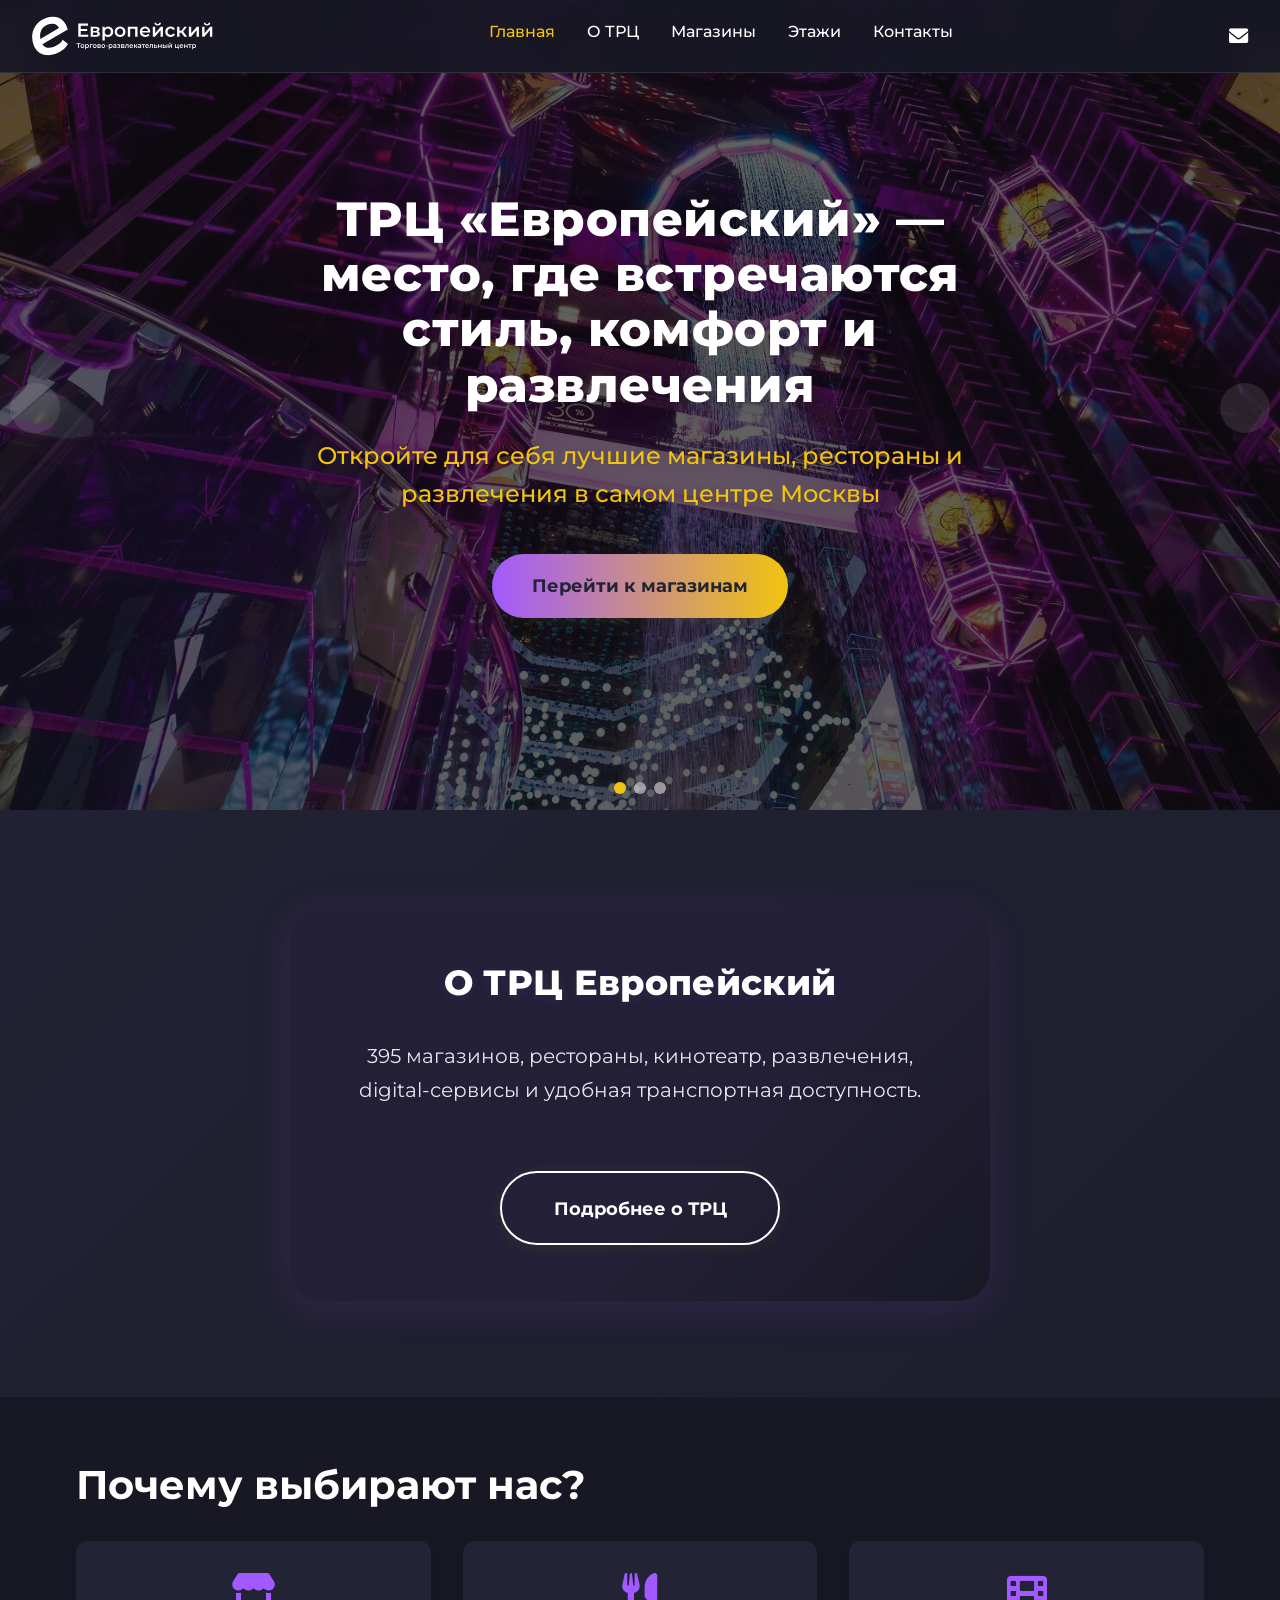
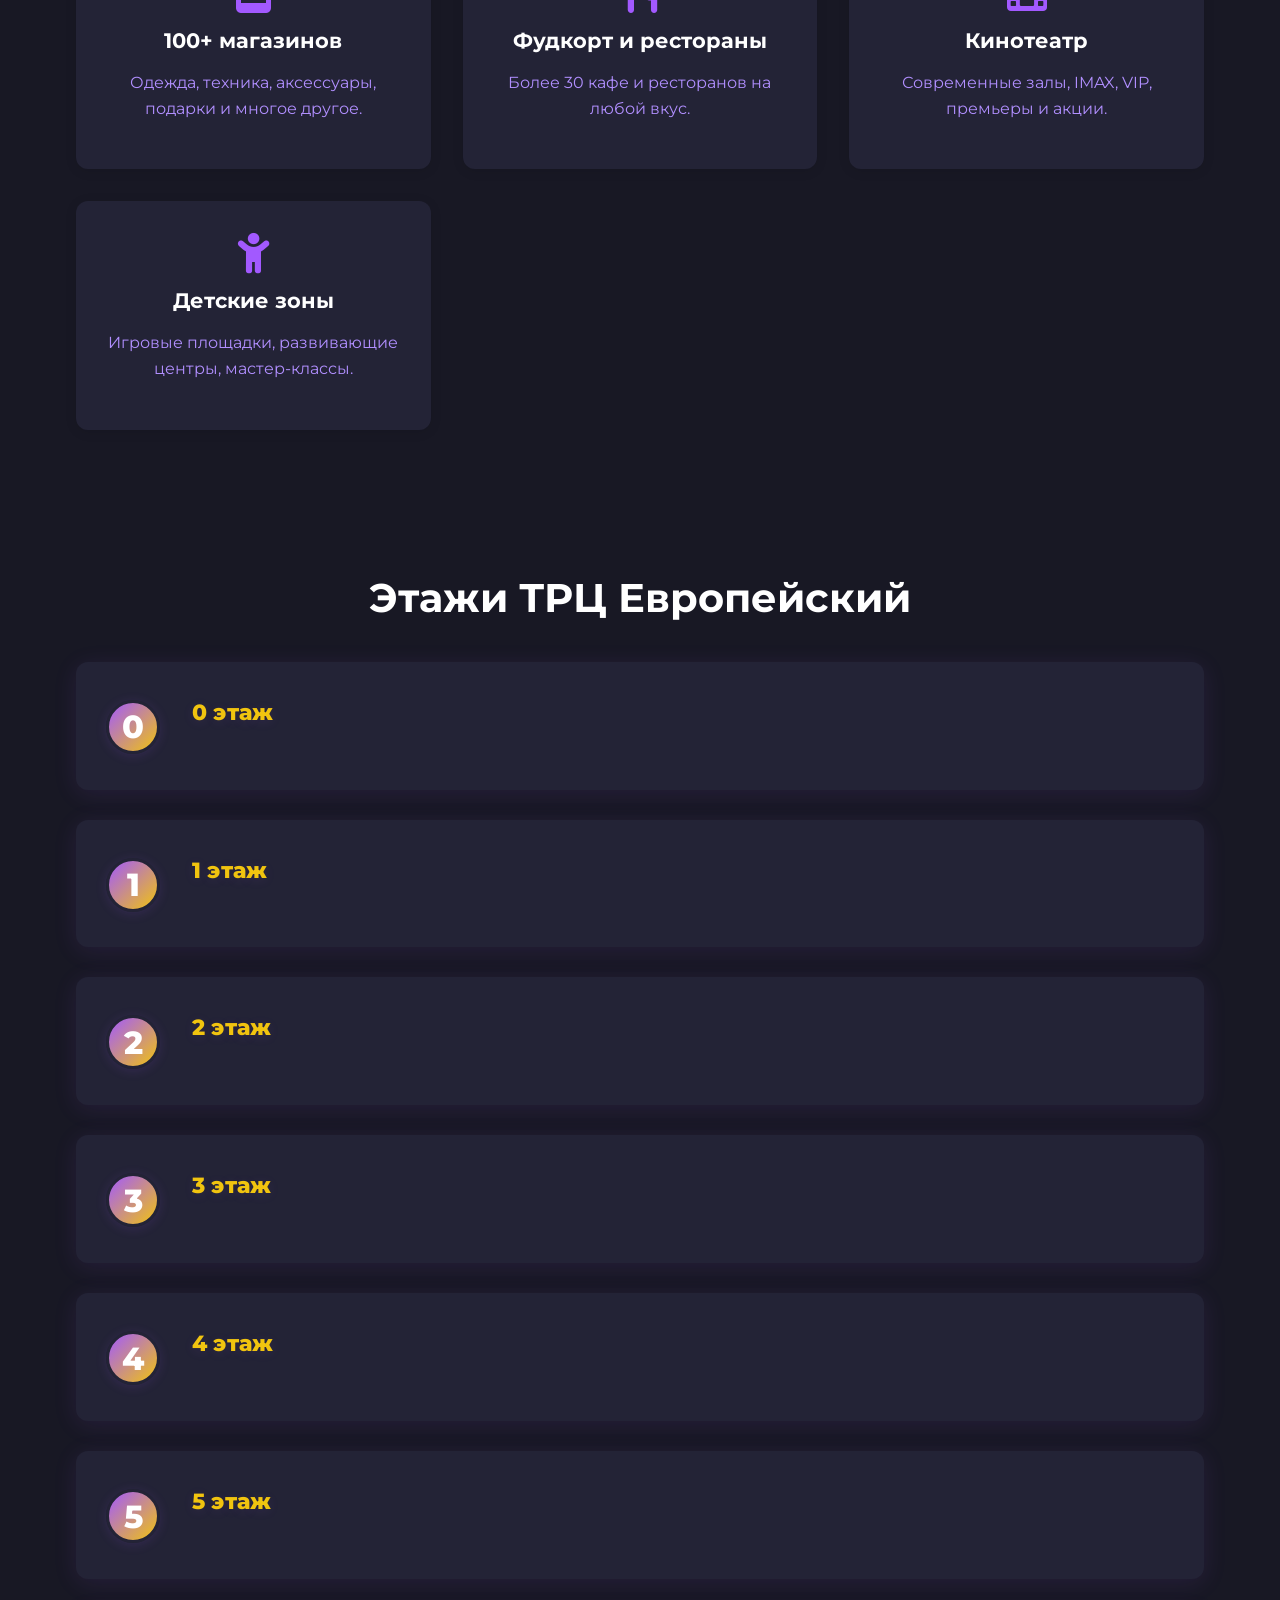
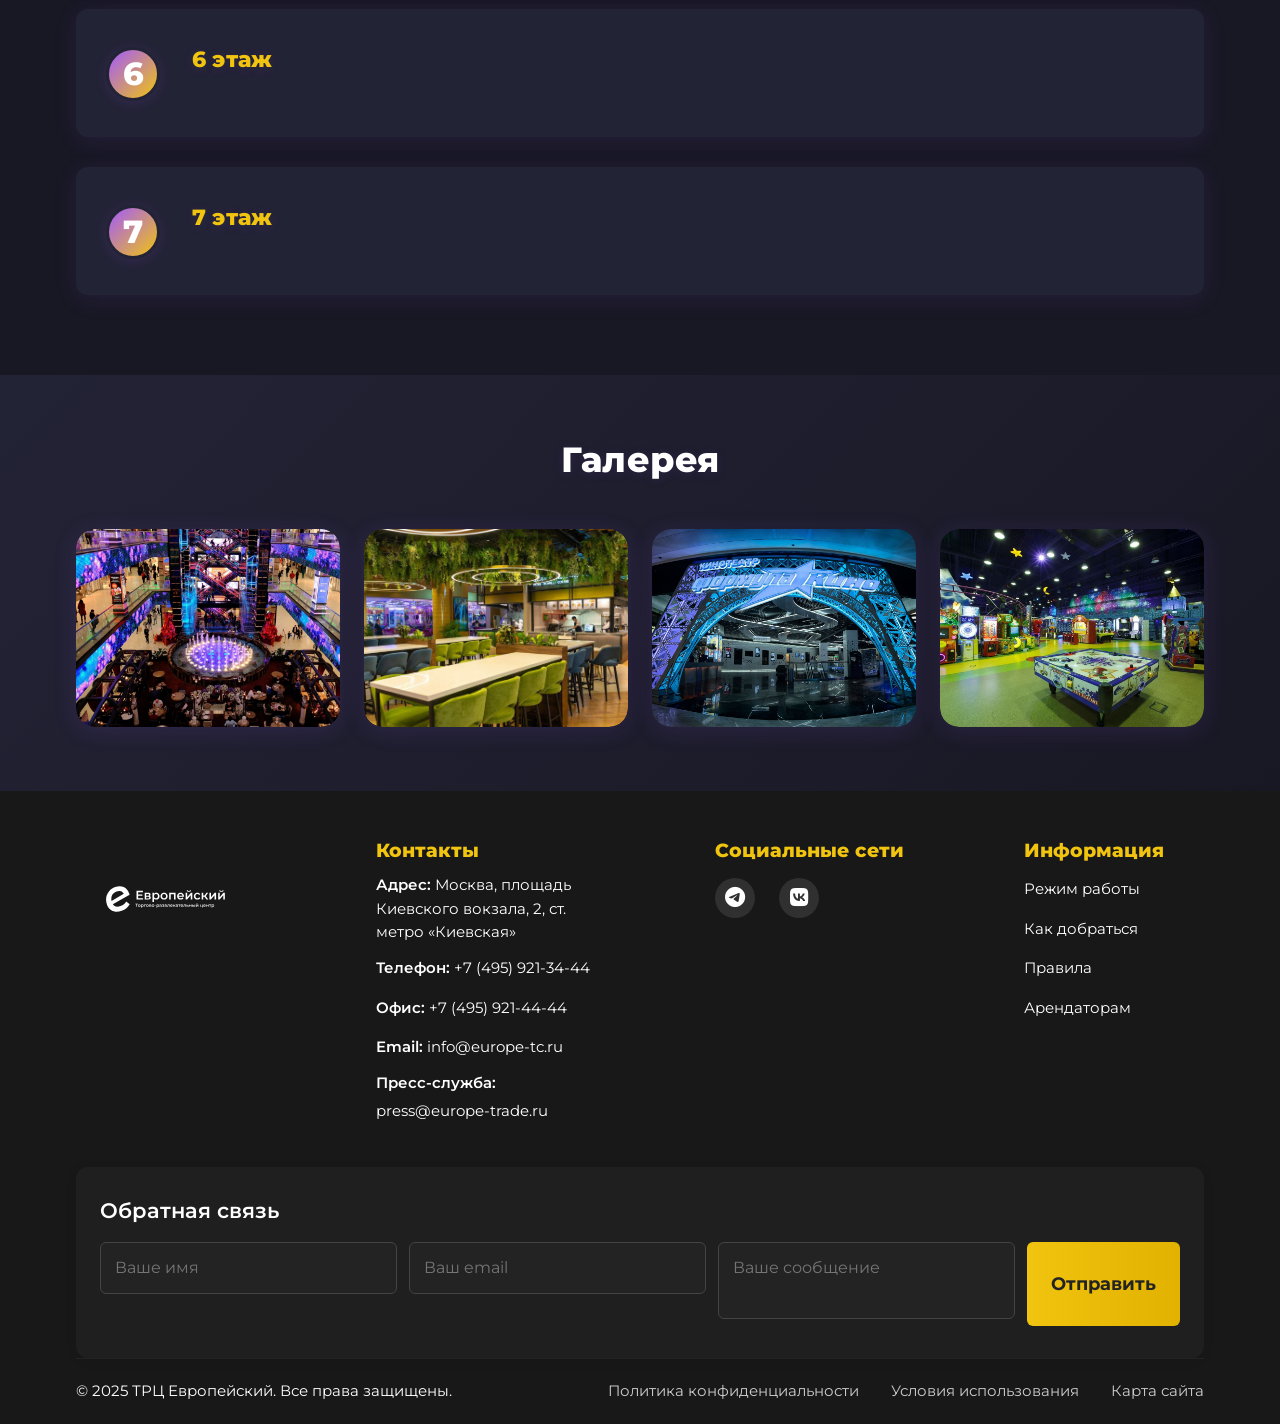
==== commit 2859536e: "fifth commit" ====
--- a/index.html
+++ b/index.html
@@ -690,6 +690,31 @@
 							<li class="footer__link"><a href="#">Арендаторам</a></li>
 						</ul>
 					</div>
+				</div>
+				<!-- Форма обратной связи -->
+				<div class="footer__feedback">
+					<h3 class="footer__column-title">Обратная связь</h3>
+					<form class="feedback-form" autocomplete="off">
+						<div class="feedback-form__row">
+							<input type="text" name="name" placeholder="Ваше имя" required />
+						</div>
+						<div class="feedback-form__row">
+							<input
+								type="email"
+								name="email"
+								placeholder="Ваш email"
+								required
+							/>
+						</div>
+						<div class="feedback-form__row">
+							<textarea
+								name="message"
+								placeholder="Ваше сообщение"
+								required
+							></textarea>
+						</div>
+						<button type="submit" class="btn btn-primary">Отправить</button>
+					</form>
 				</div>
 				<div class="footer__bottom">
 					<div class="footer__copyright">
--- a/css/main.css
+++ b/css/main.css
@@ -3682,3 +3682,76 @@
 		opacity: 1;
 	}
 }
+/* ====== Форма обратной связи в футере ====== */
+.footer__feedback {
+	background: rgba(255, 255, 255, 0.03);
+	border-radius: 12px;
+	padding: 32px 24px;
+	margin: 32px 0 0 0;
+	box-shadow: 0 2px 16px 0 rgba(0, 0, 0, 0.04);
+	max-width: 100%;
+	width: 100%;
+}
+.footer__feedback h3 {
+	margin-bottom: 18px;
+	font-size: 1.3rem;
+	color: #fff;
+	font-weight: 600;
+}
+.feedback-form {
+	display: flex;
+	gap: 12px;
+	align-items: flex-start;
+	flex-wrap: wrap;
+}
+.feedback-form__row {
+	margin-bottom: 0;
+	flex: 1 1 0;
+	min-width: 0;
+}
+.feedback-form input,
+.feedback-form textarea {
+	width: 100%;
+	padding: 12px 14px;
+	border-radius: 6px;
+	border: 1px solid #444;
+	background: #232323;
+	color: #fff;
+	font-size: 1rem;
+	transition: border 0.2s;
+	resize: none;
+}
+.feedback-form textarea {
+	min-height: 40px;
+	max-height: 80px;
+}
+.feedback-form button[type='submit'] {
+	width: auto;
+	min-width: 120px;
+	margin-top: 0;
+	padding: 12px 24px;
+	font-size: 1.1rem;
+	border-radius: 6px;
+	background: linear-gradient(90deg, #f1c40f 0%, #e1b200 100%);
+	color: #232323;
+	font-weight: 700;
+	border: none;
+	cursor: pointer;
+	transition: background 0.2s;
+	align-self: stretch;
+}
+@media (max-width: 700px) {
+	.footer__feedback {
+		max-width: 100%;
+		padding: 24px 8px;
+		margin: 24px 0 0 0;
+	}
+	.feedback-form {
+		flex-direction: column;
+		gap: 10px;
+	}
+	.feedback-form button[type='submit'] {
+		width: 100%;
+		min-width: 0;
+	}
+}
